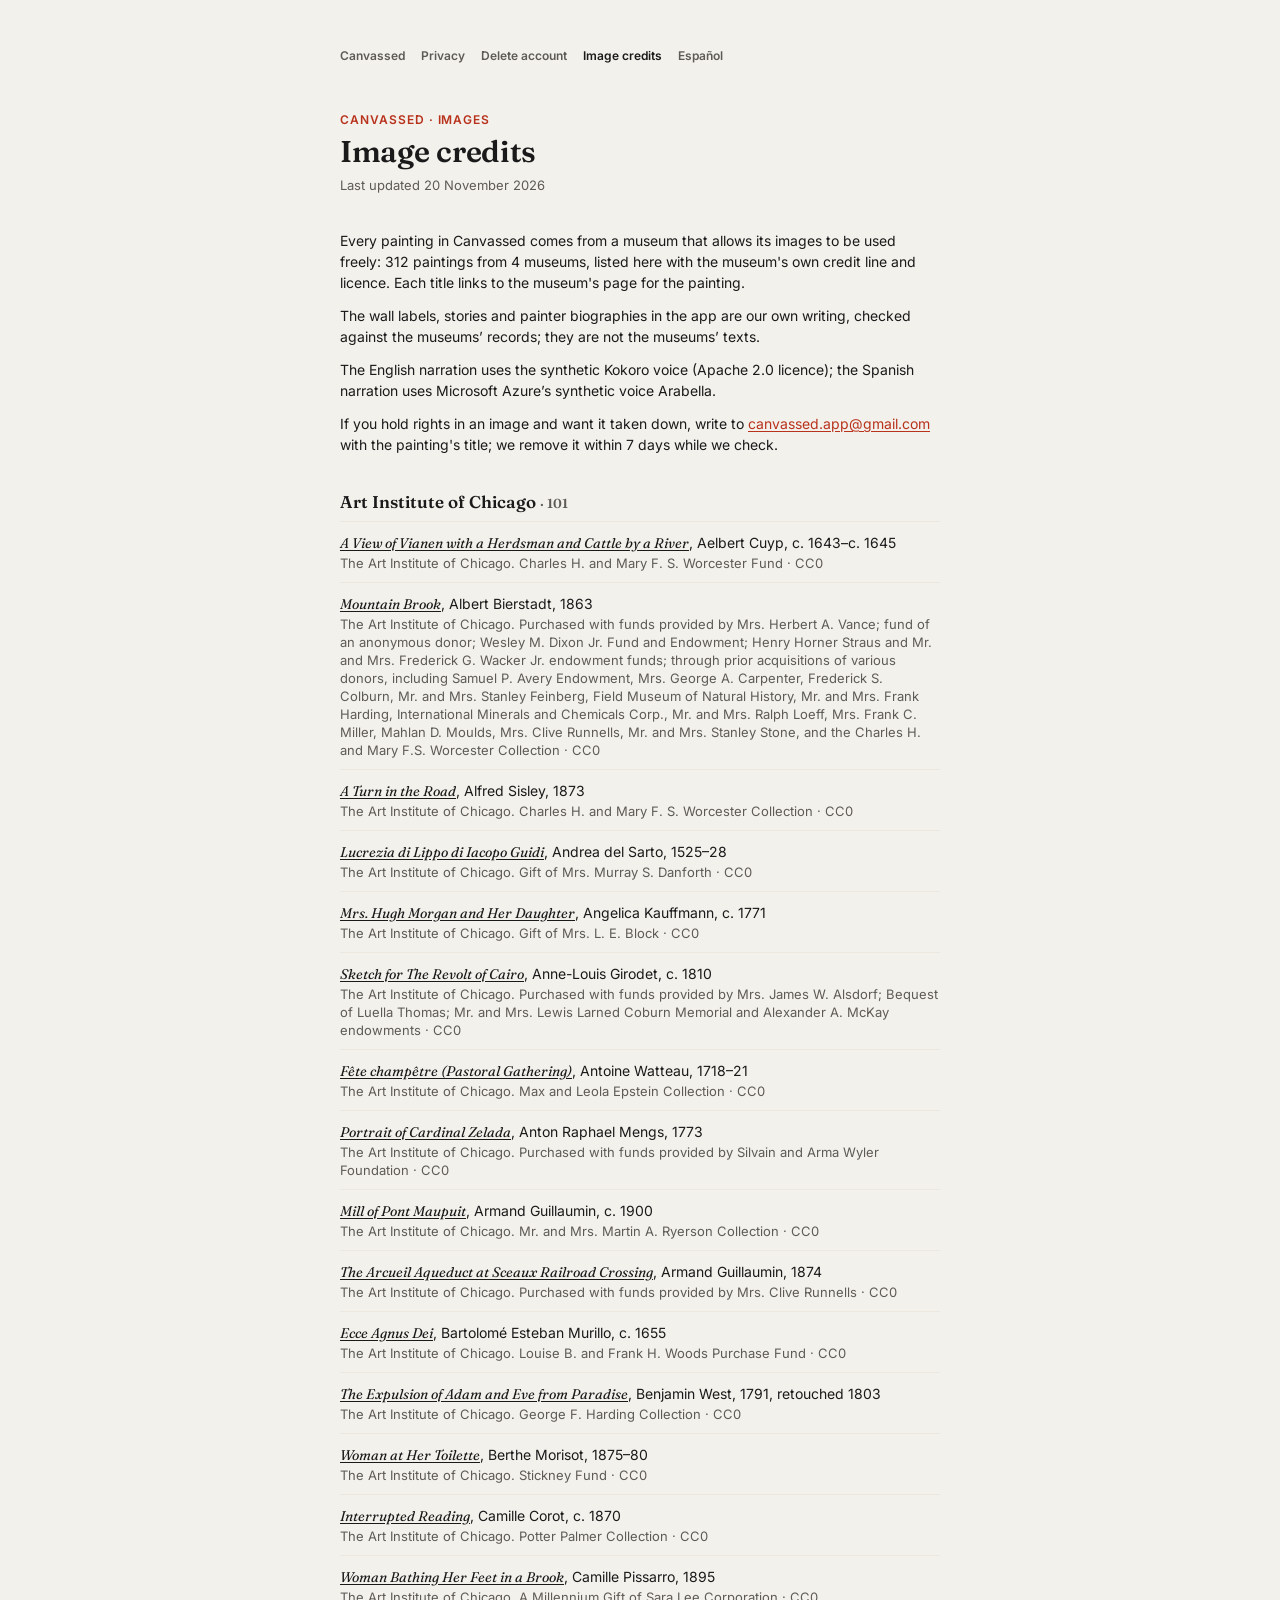
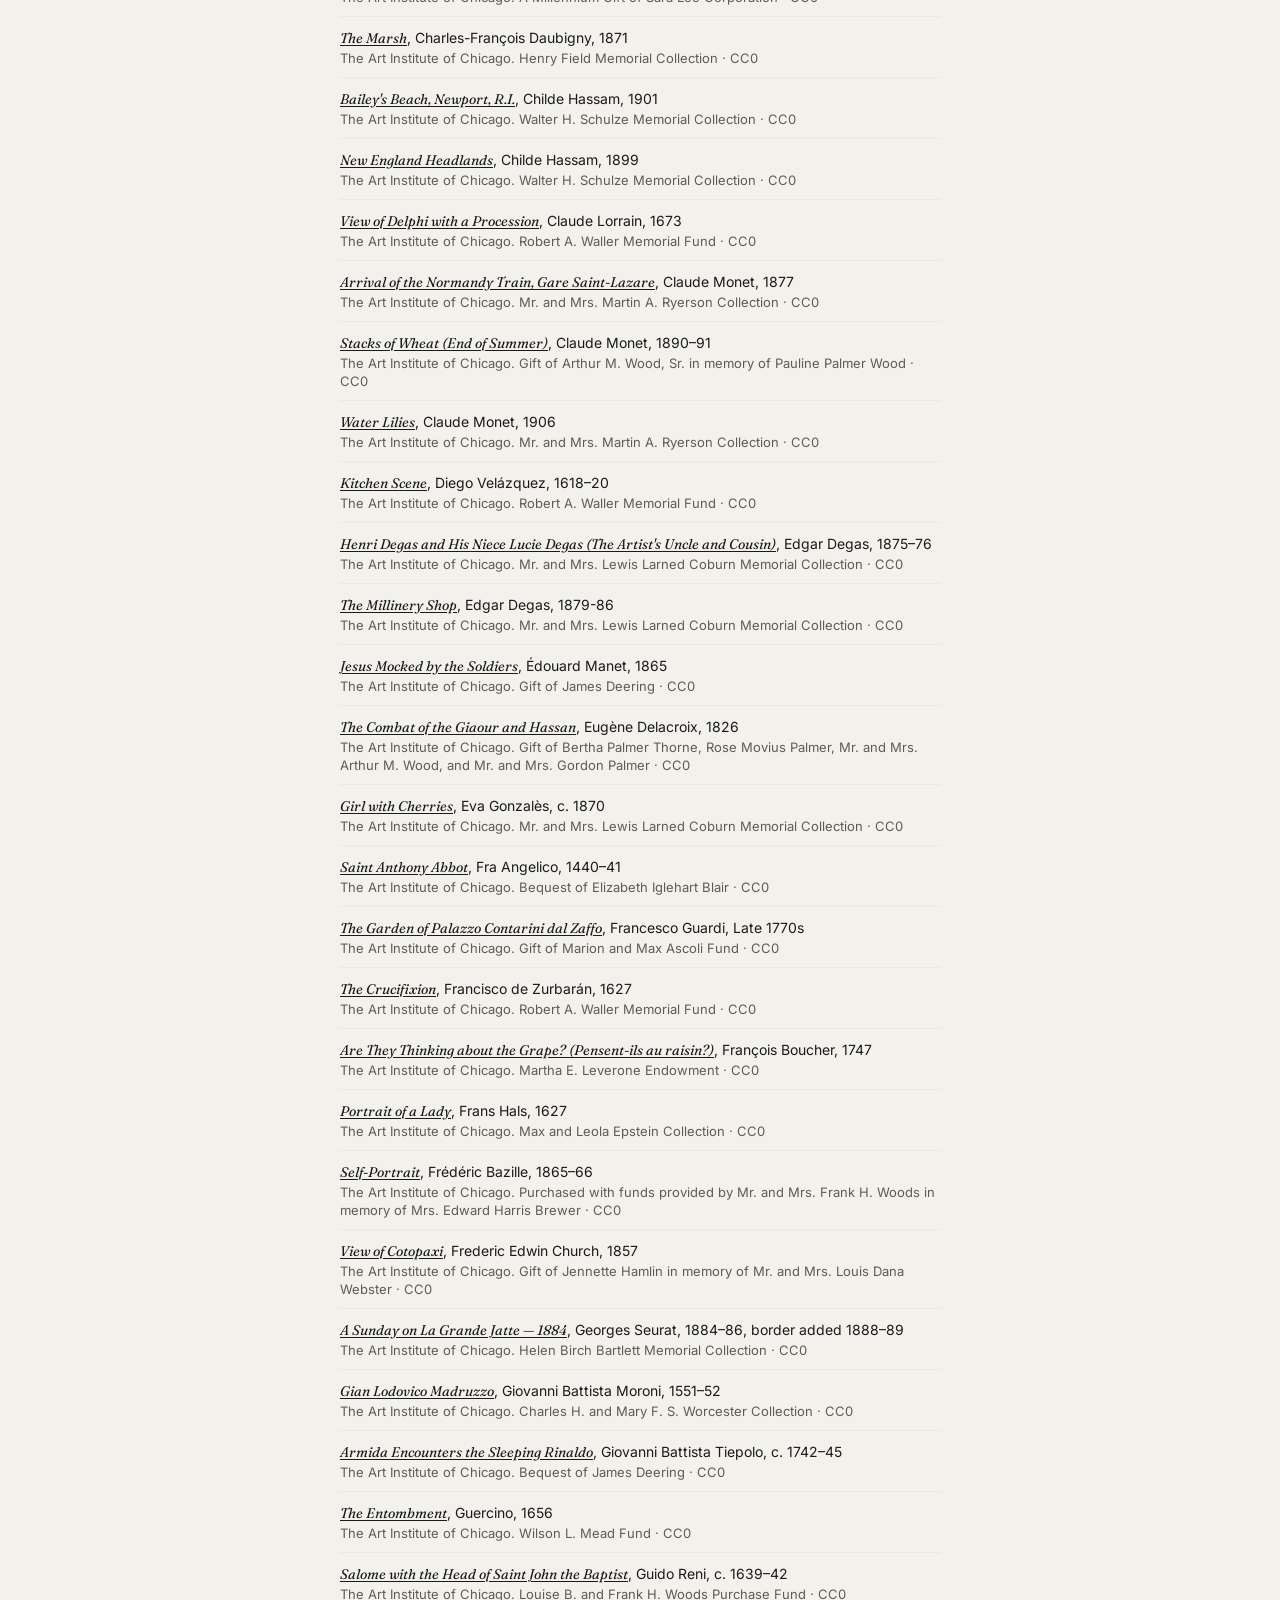
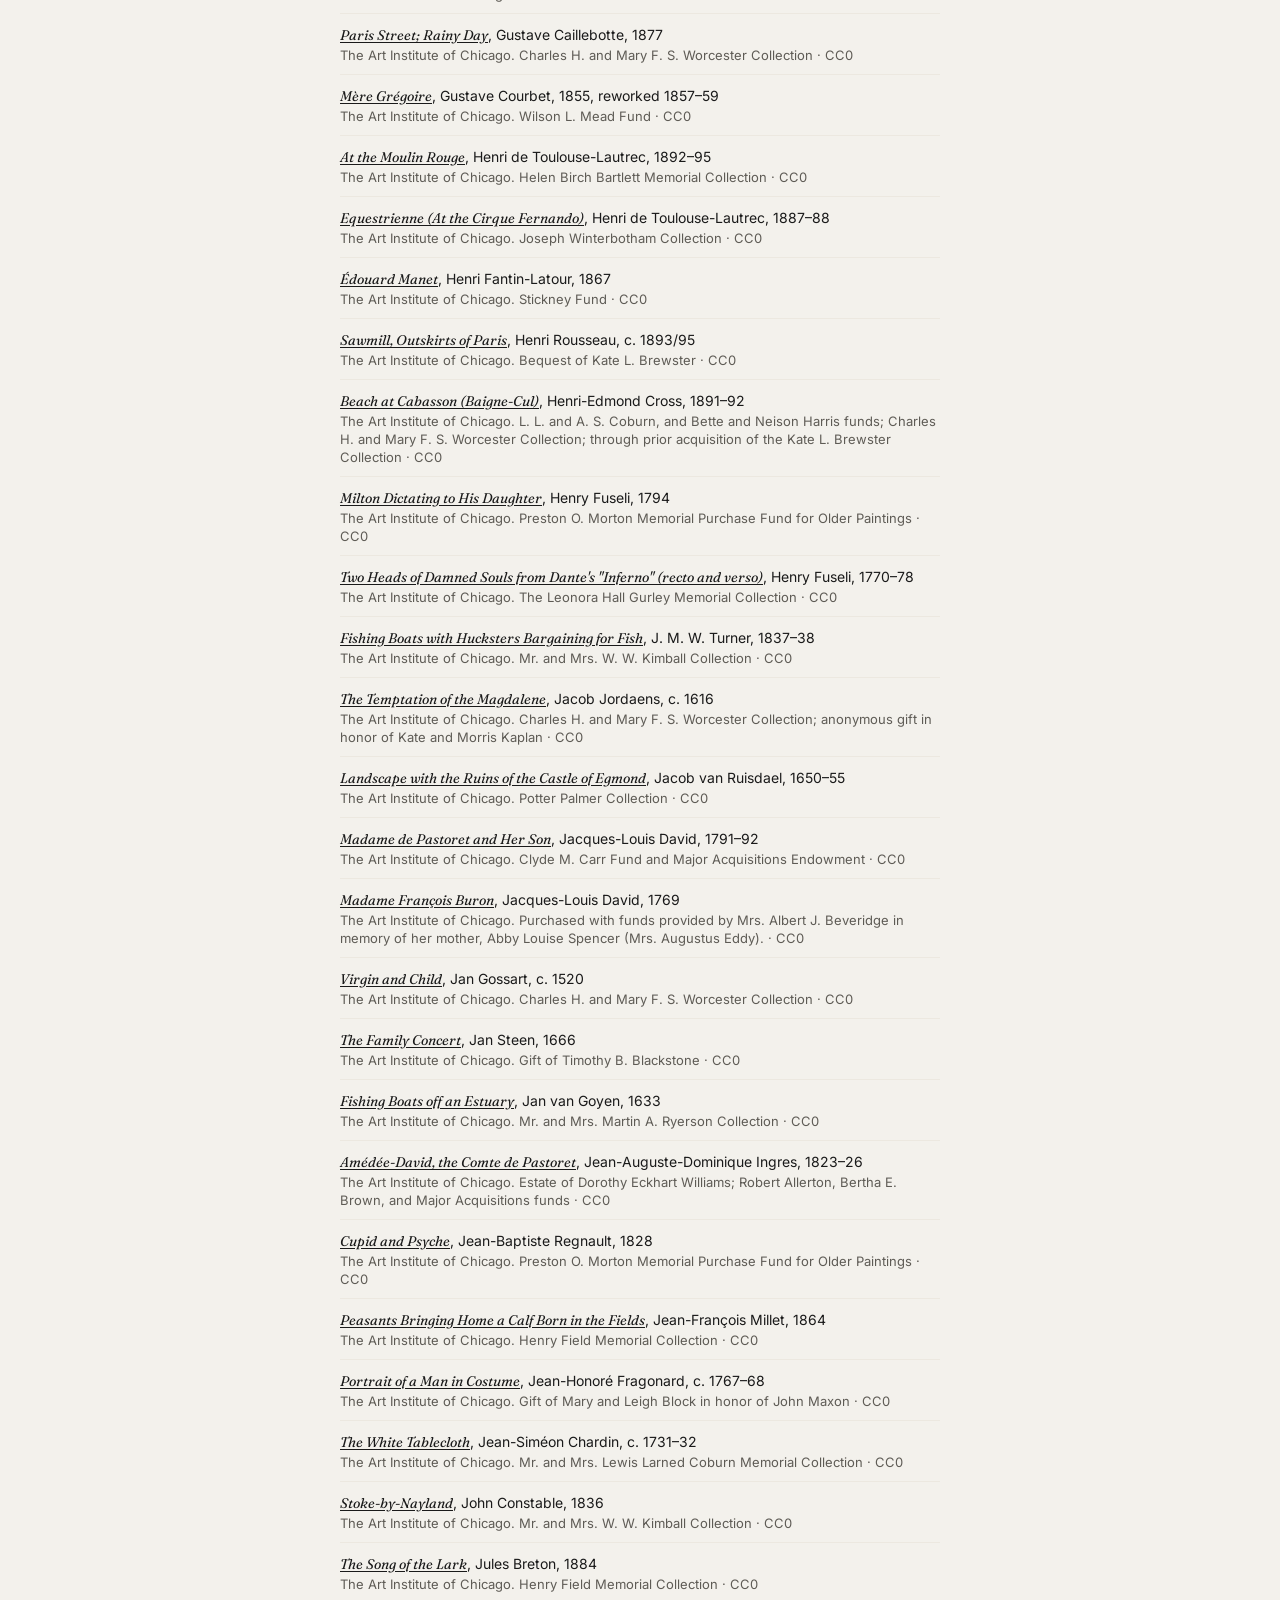
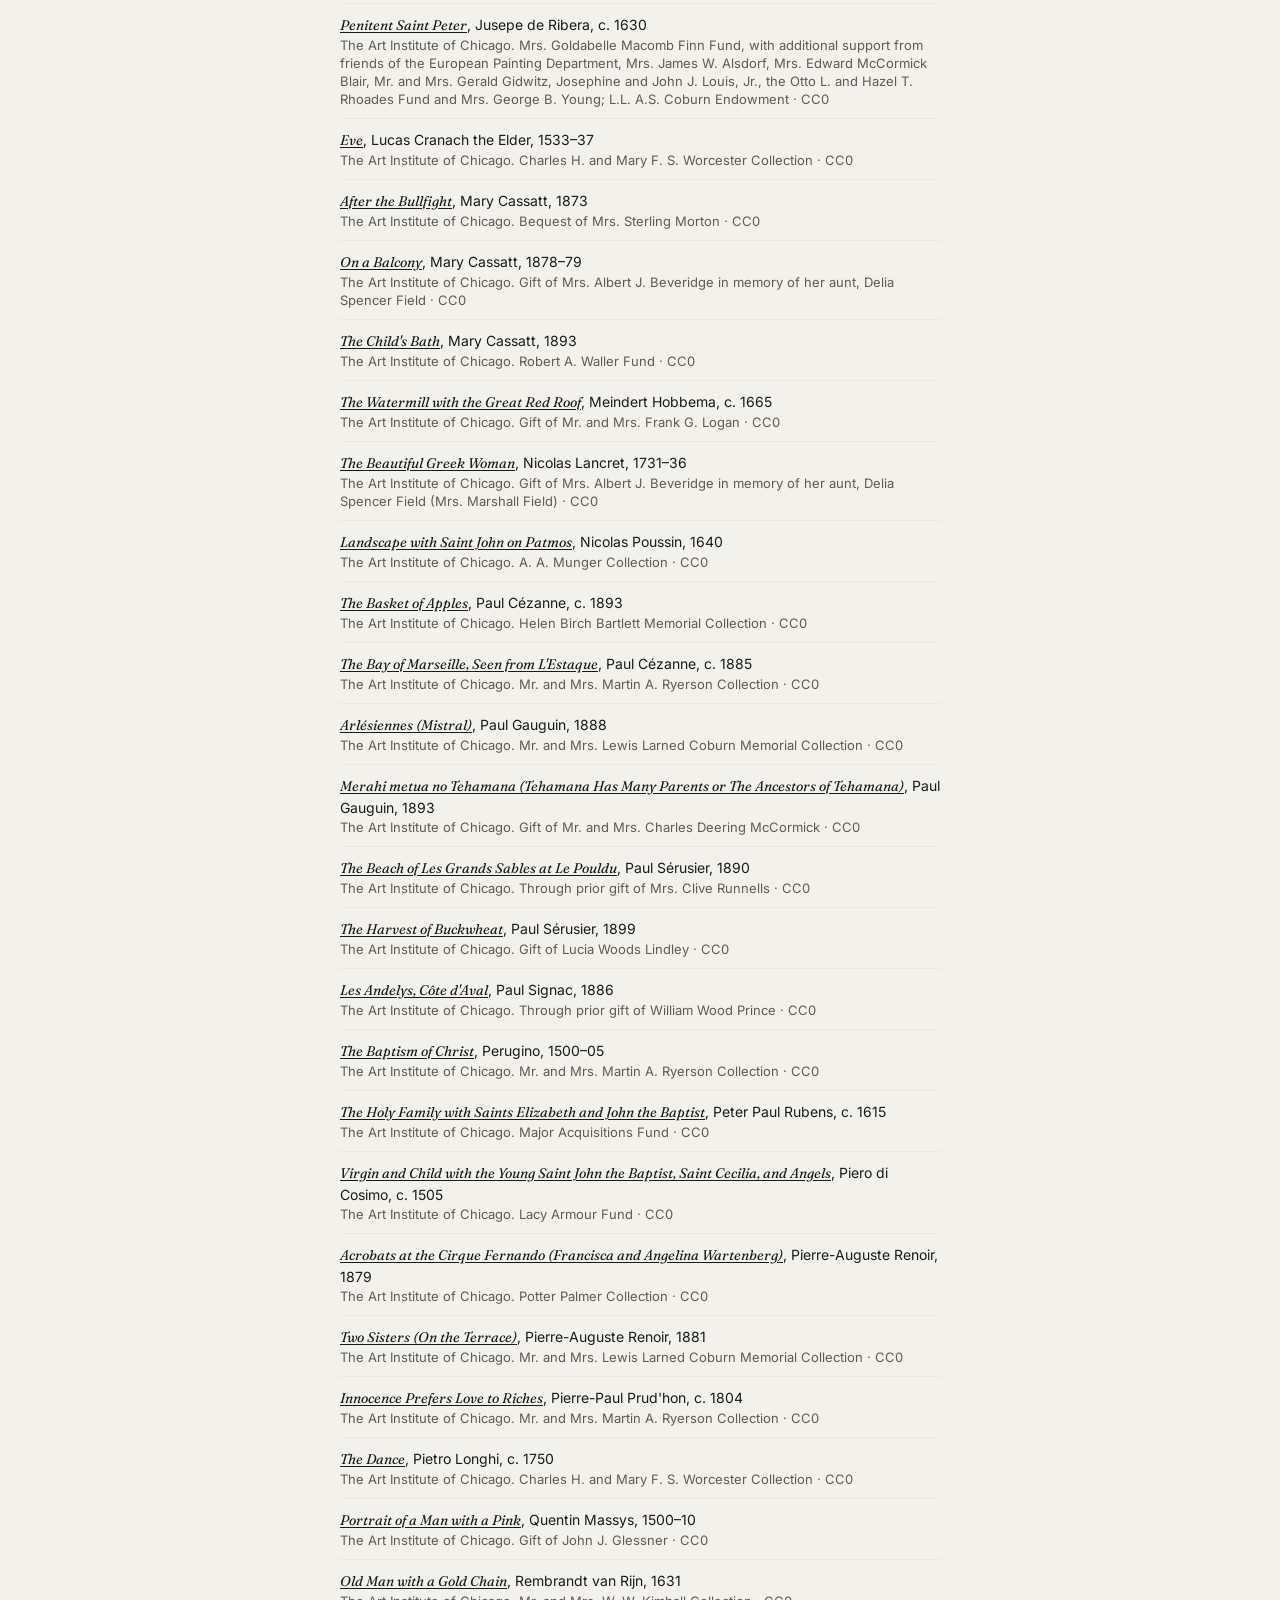
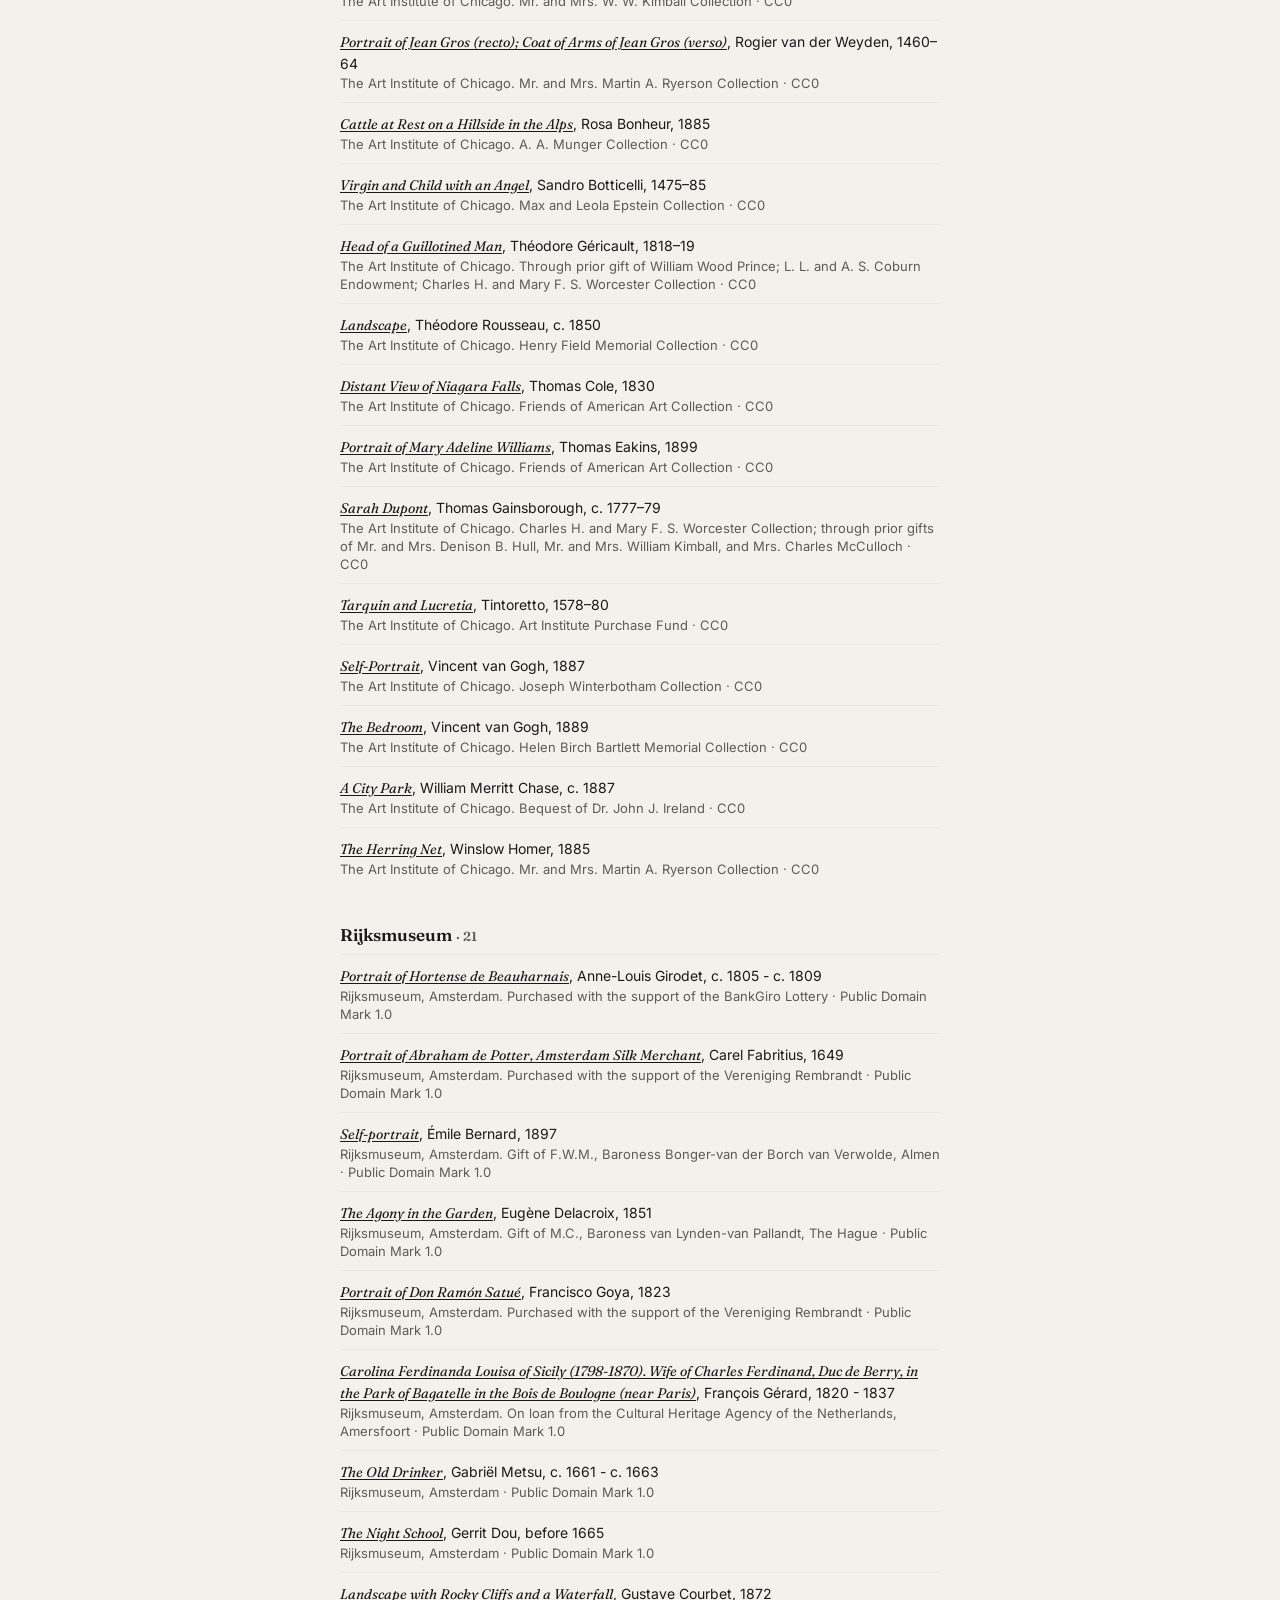
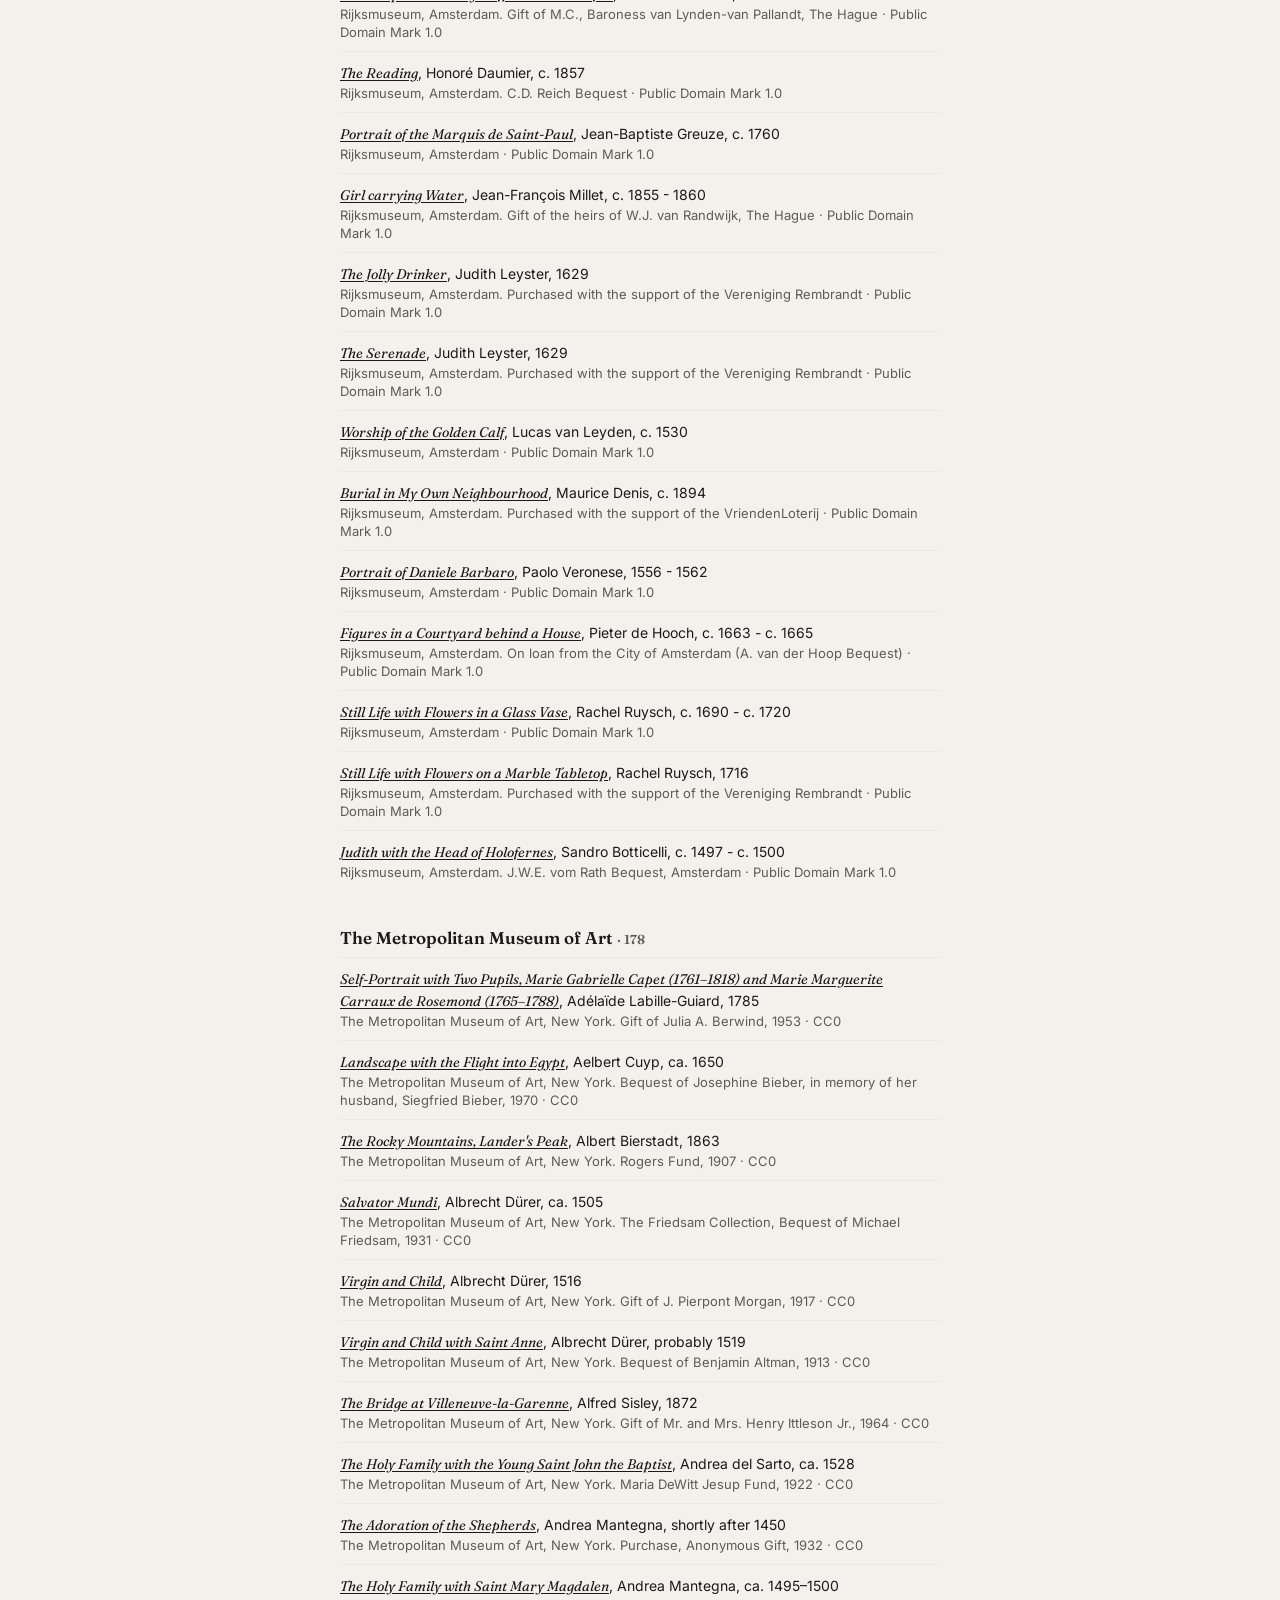
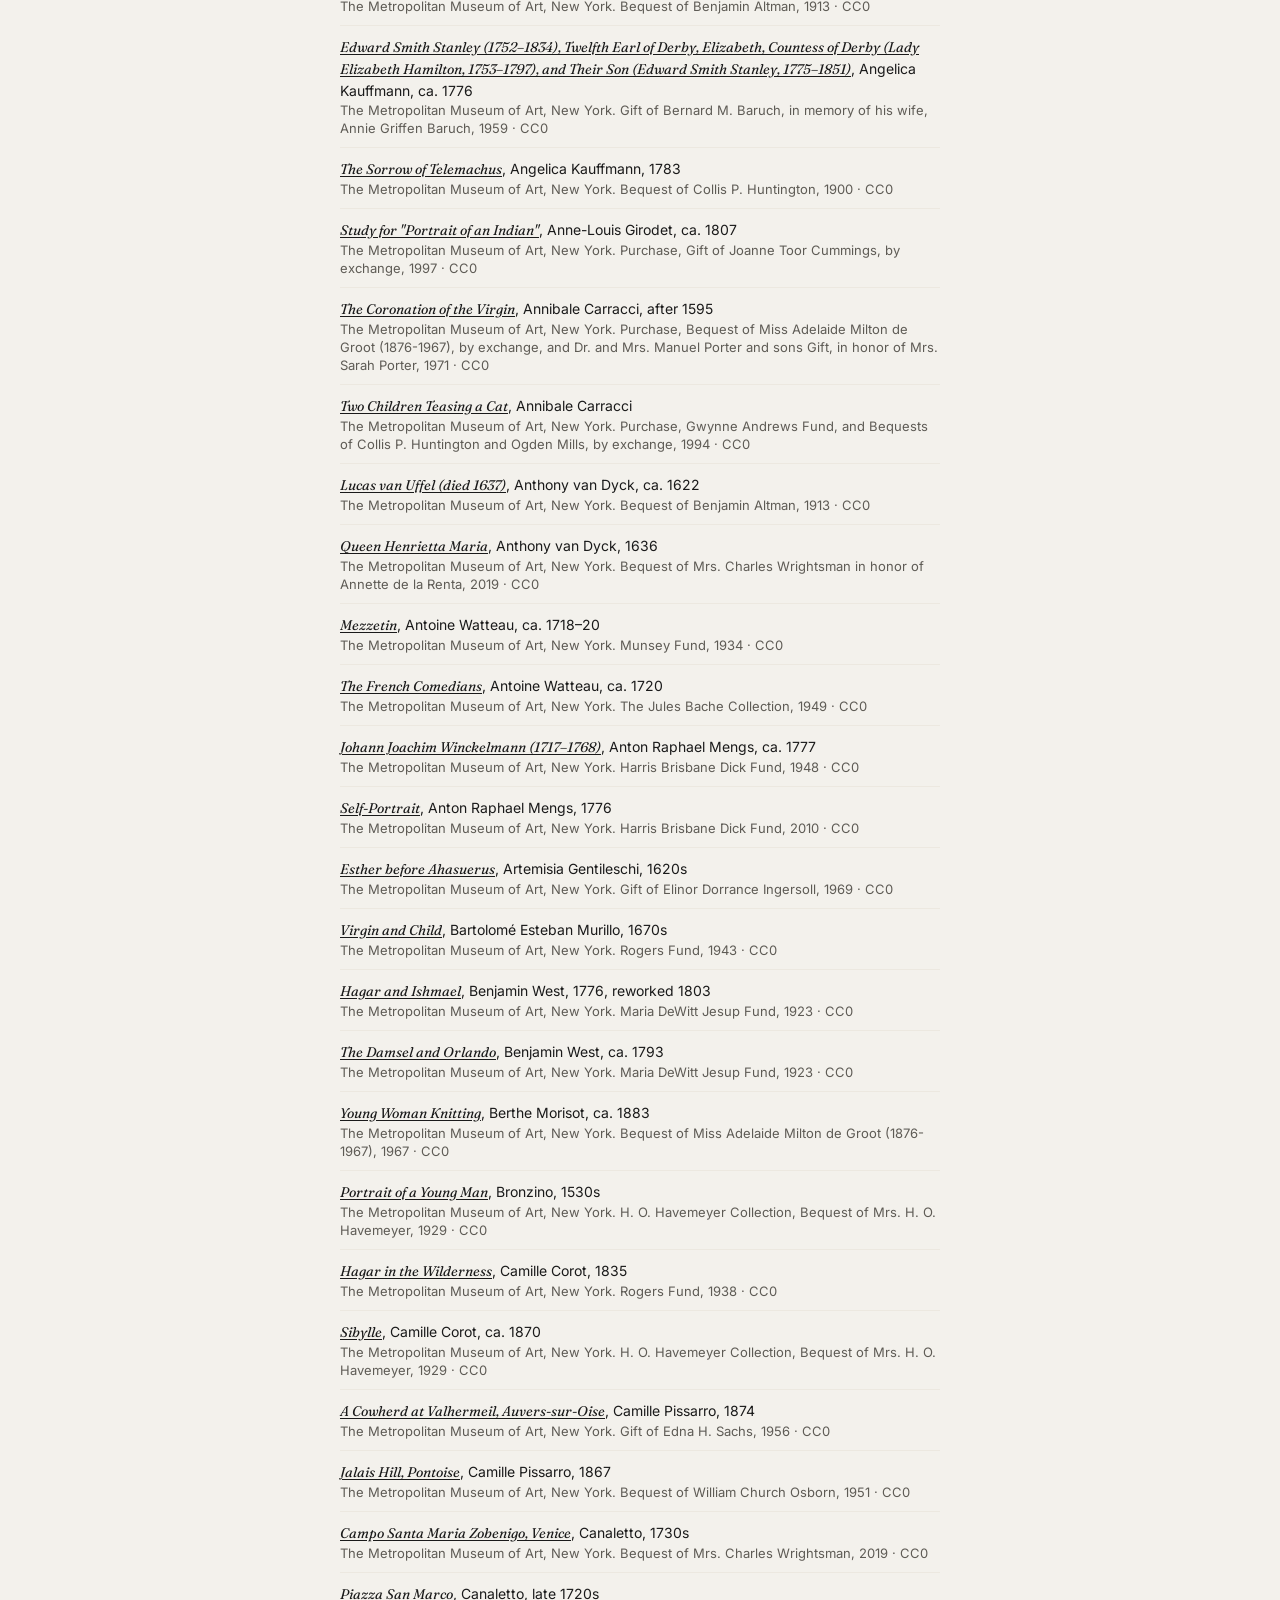
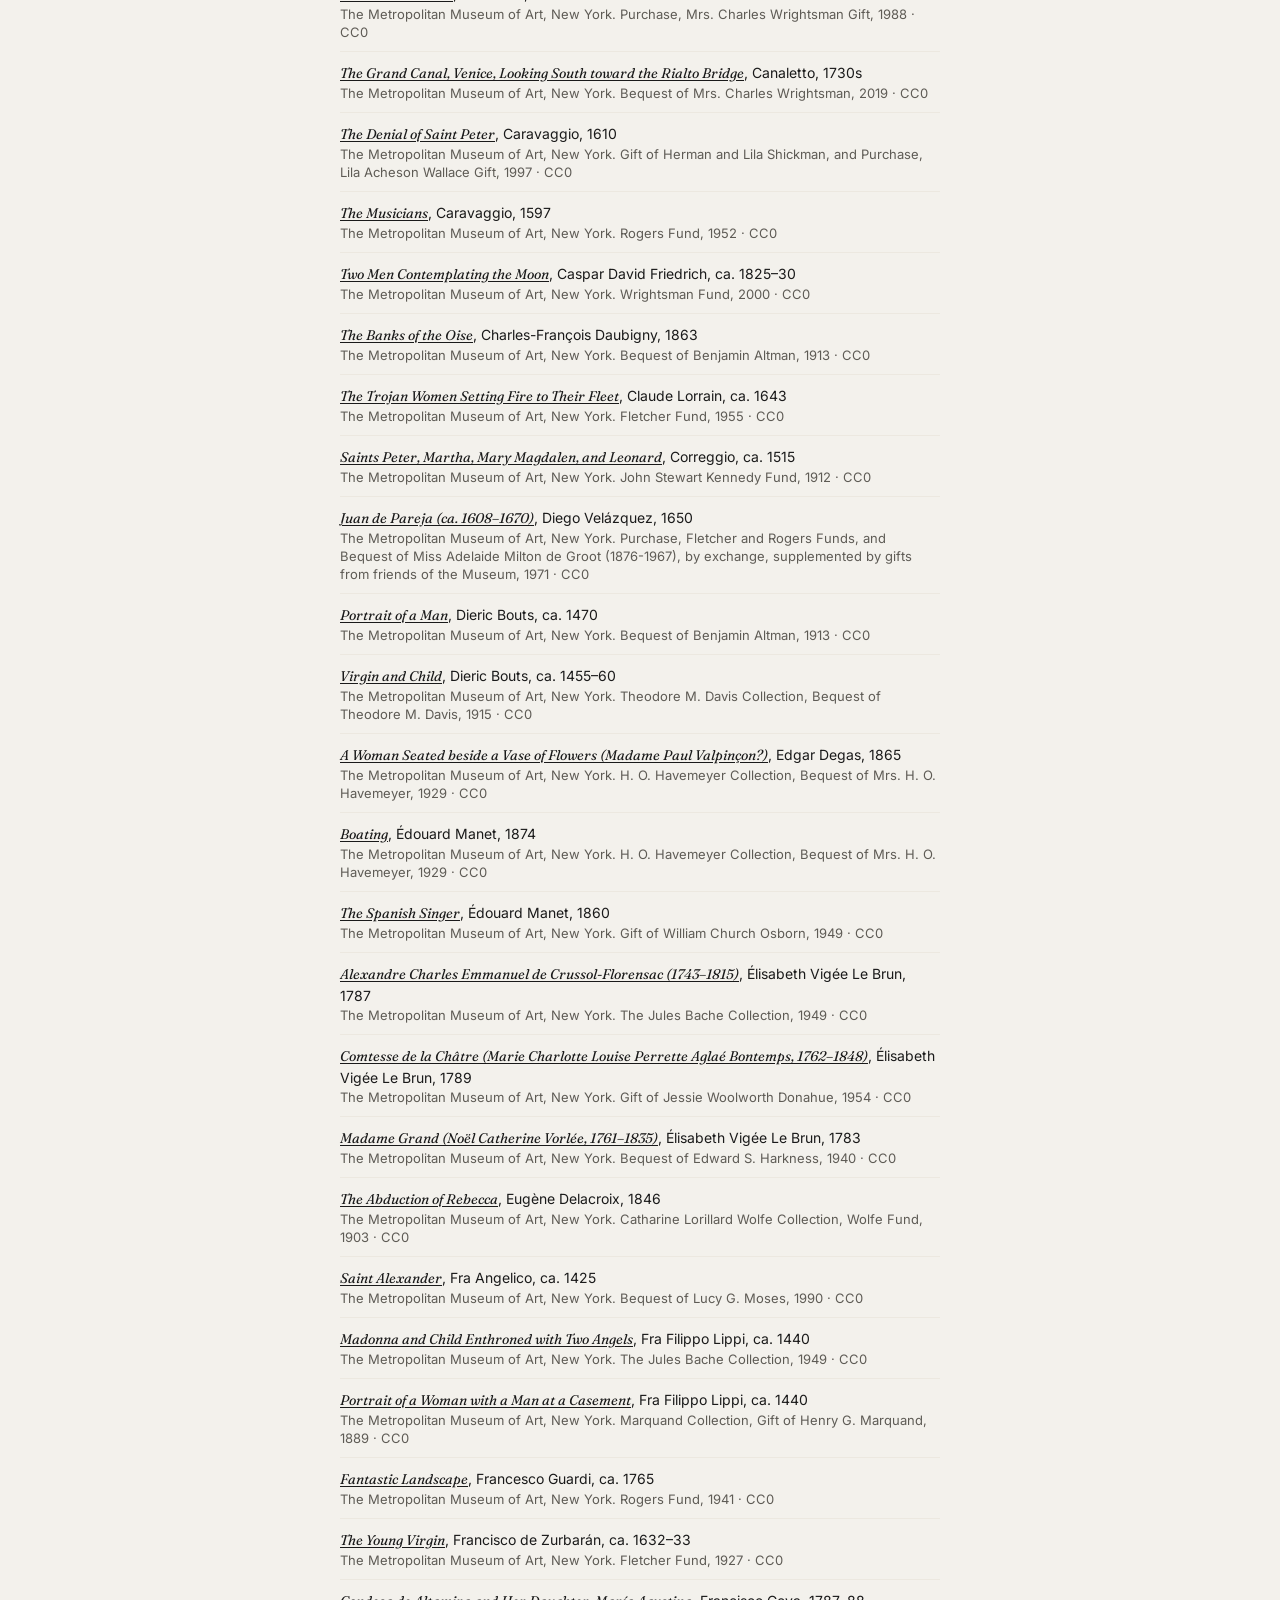
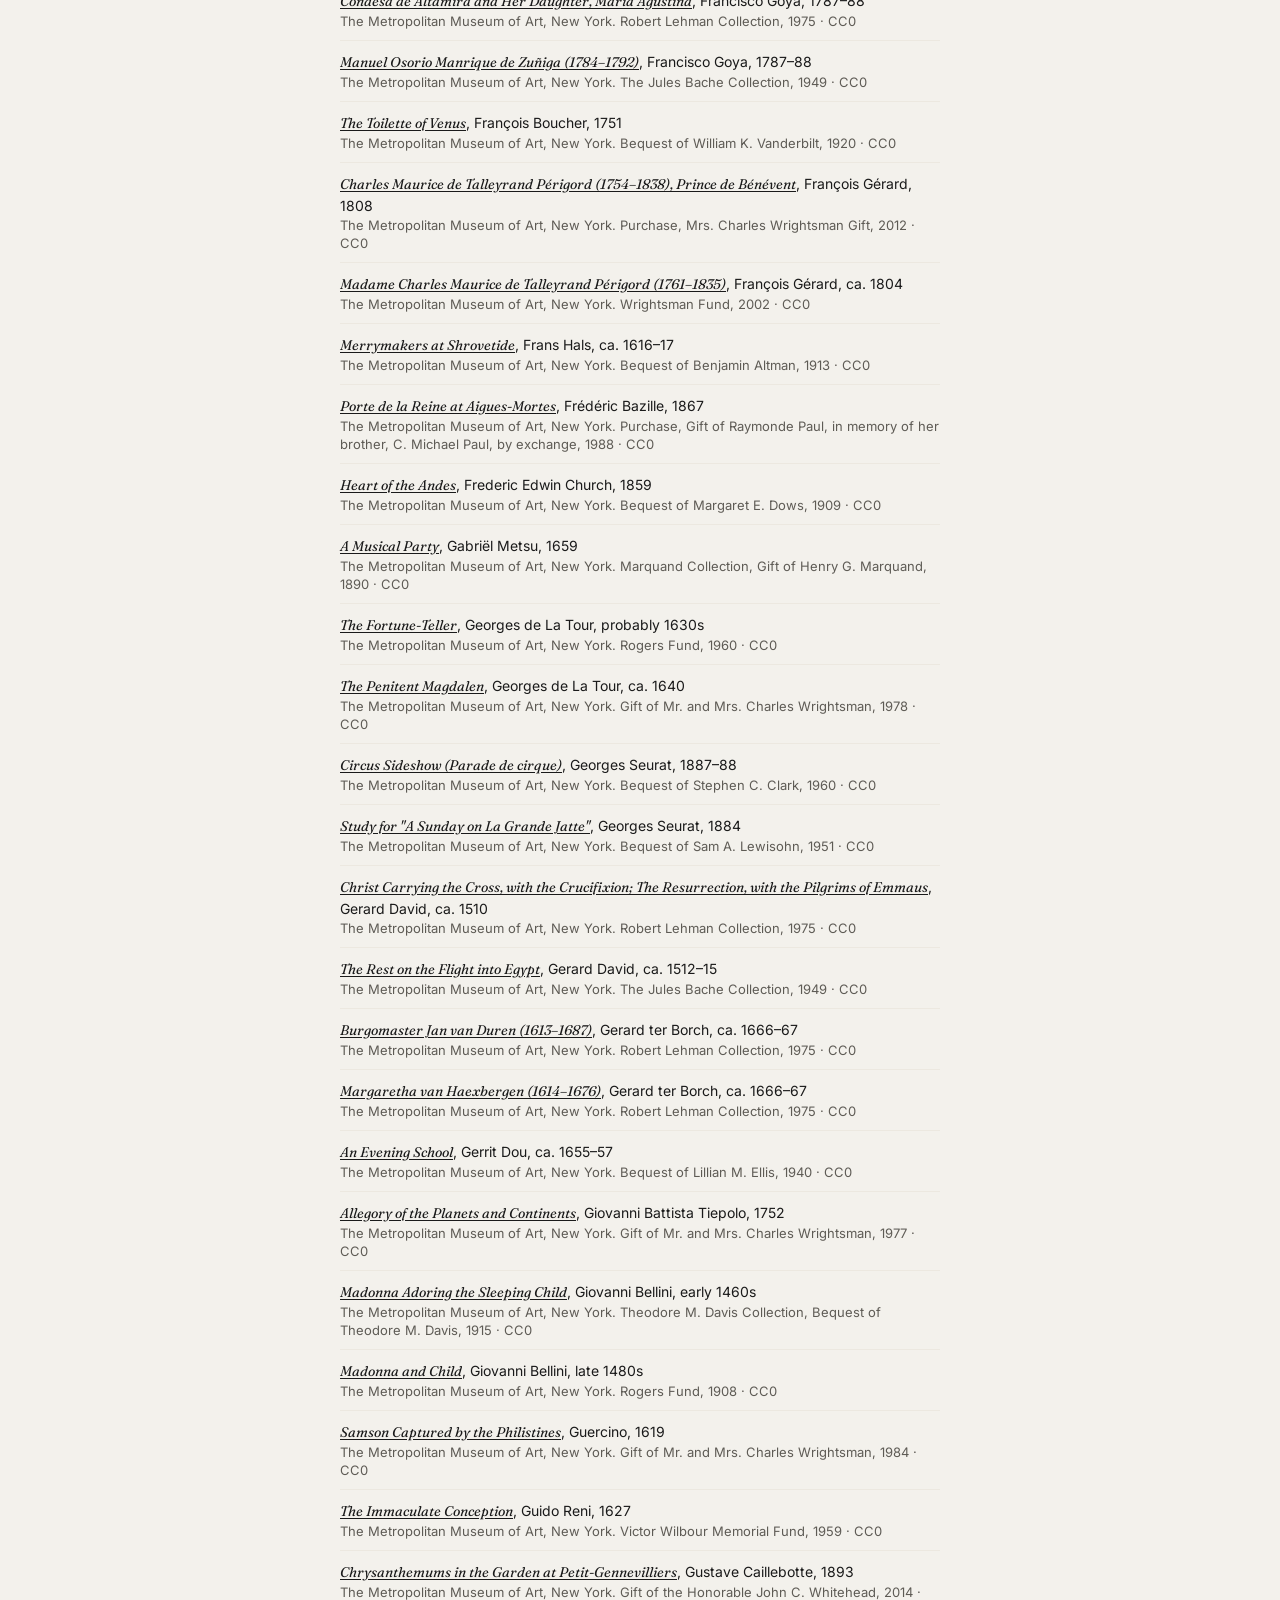
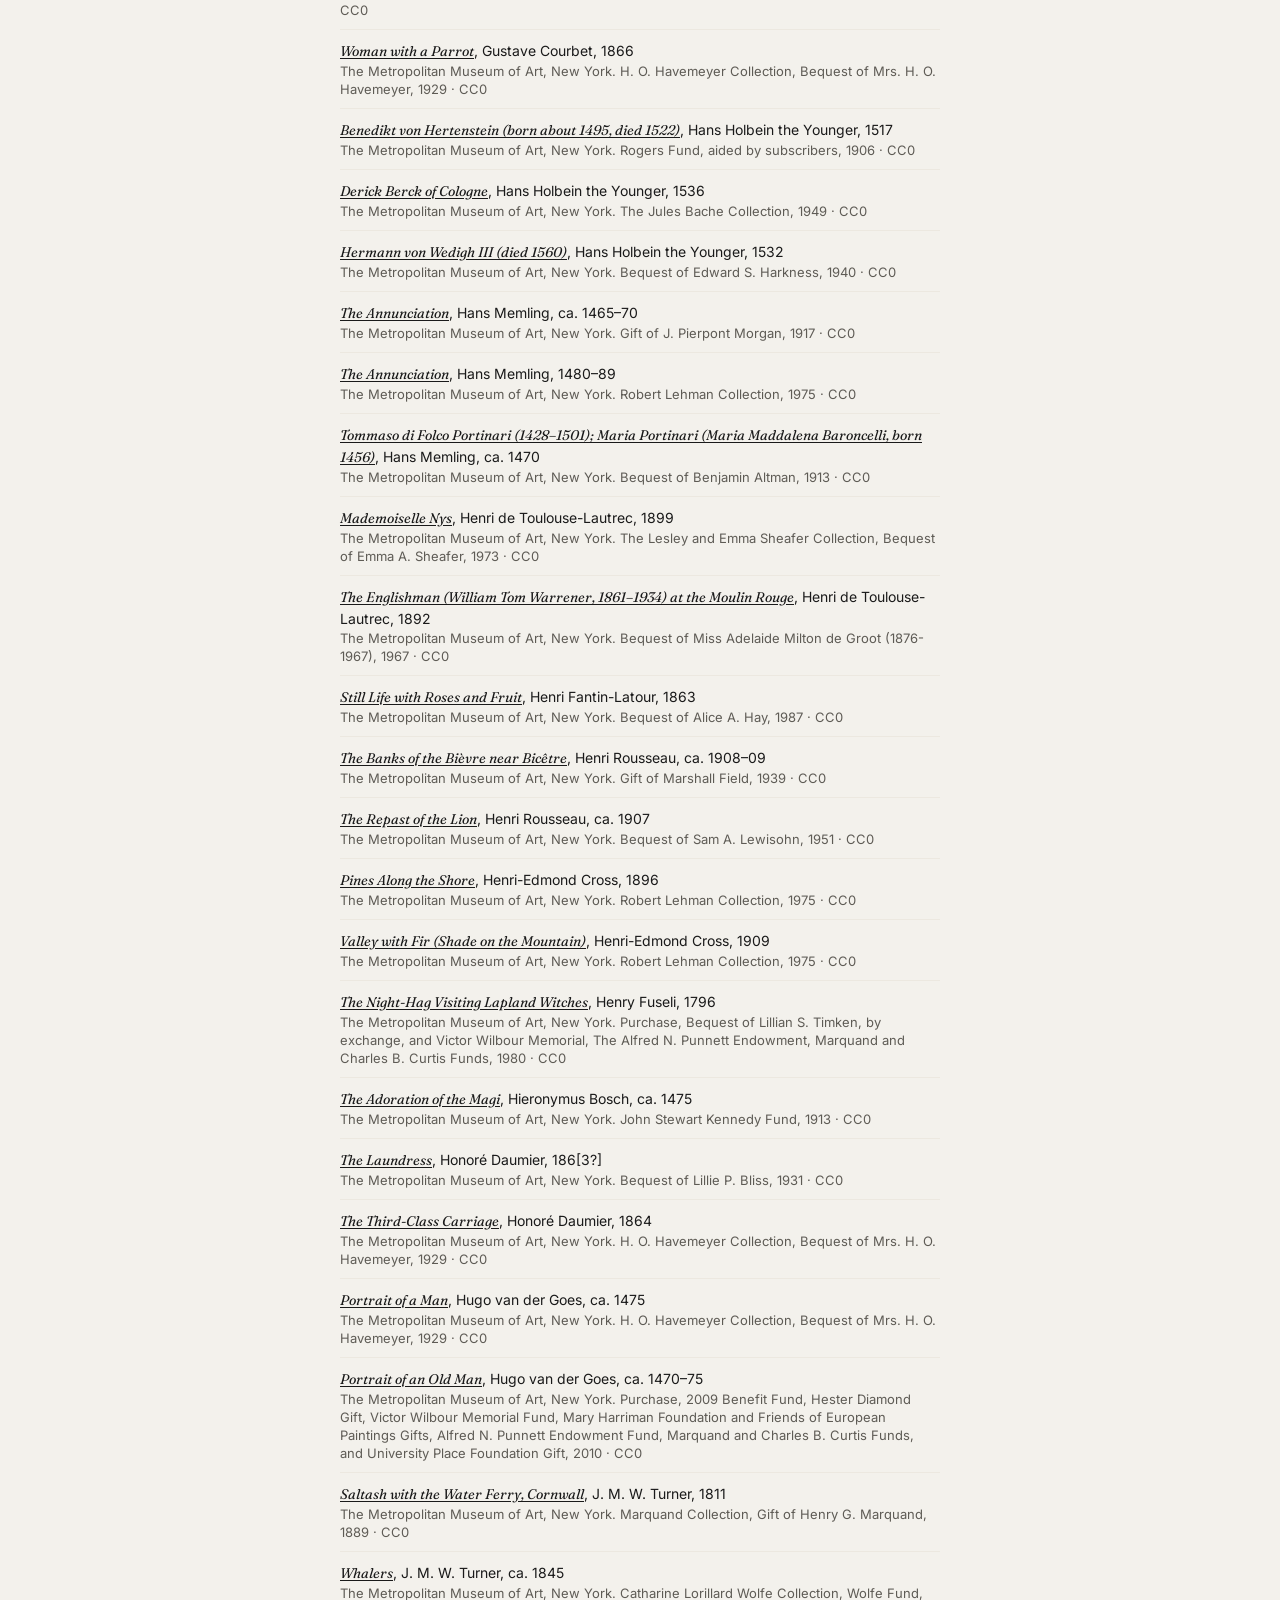
==== credits.html @ 69657567 "Publish the Canvassed pages (2026-11-21)" ====
<!doctype html>
<html lang="en-GB">
<head>
<meta charset="utf-8">
<meta name="viewport" content="width=device-width, initial-scale=1">
<meta name="color-scheme" content="light">
<title>Image credits · Canvassed</title>
<link rel="stylesheet" href="site.css">
<link rel="alternate" hreflang="es" href="es/credits.html">
</head>
<body>
<main>
<nav aria-label="Canvassed pages"><a href="index.html">Canvassed</a><a href="privacy.html">Privacy</a><a href="delete-account.html">Delete account</a><a href="credits.html" aria-current="page">Image credits</a><a href="es/credits.html" hreflang="es" lang="es">Español</a></nav>
<p class="kicker">Canvassed · Images</p>
<h1>Image credits</h1>
<p class="updated">Last updated 20 November 2026</p>
<p>Every painting in Canvassed comes from a museum that allows its images to be used freely: 312 paintings from 4 museums, listed here with the museum's own credit line and licence. Each title links to the museum's page for the painting.</p>
<p>The wall labels, stories and painter biographies in the app are our own writing, checked against the museums’ records; they are not the museums’ texts.</p>
<p>The English narration uses the synthetic Kokoro voice (Apache 2.0 licence); the Spanish narration uses Microsoft Azure’s synthetic voice Arabella.</p>
<p>If you hold rights in an image and want it taken down, write to <a href="mailto:canvassed.app@gmail.com">canvassed.app@gmail.com</a> with the painting's title; we remove it within 7 days while we check.</p>
<section class="credits"><h3>Art Institute of Chicago <span class="meta" style="display:inline">· 101</span></h3>
<ol>
<li><a class="work" href="https://www.artic.edu/artworks/181702">A View of Vianen with a Herdsman and Cattle by a River</a>, Aelbert Cuyp, c. 1643–c. 1645<span class="meta">The Art Institute of Chicago. Charles H. and Mary F. S. Worcester Fund · CC0</span></li>
<li><a class="work" href="https://www.artic.edu/artworks/146701">Mountain Brook</a>, Albert Bierstadt, 1863<span class="meta">The Art Institute of Chicago. Purchased with funds provided by Mrs. Herbert A. Vance; fund of an anonymous donor; Wesley M. Dixon Jr. Fund and Endowment; Henry Horner Straus and Mr. and Mrs. Frederick G. Wacker Jr. endowment funds; through prior acquisitions of various donors, including Samuel P. Avery Endowment, Mrs. George A. Carpenter, Frederick S. Colburn, Mr. and Mrs. Stanley Feinberg, Field Museum of Natural History, Mr. and Mrs. Frank Harding, International Minerals and Chemicals Corp., Mr. and Mrs. Ralph Loeff, Mrs. Frank C. Miller, Mahlan D. Moulds, Mrs. Clive Runnells, Mr. and Mrs. Stanley Stone, and the Charles H. and Mary F.S. Worcester Collection · CC0</span></li>
<li><a class="work" href="https://www.artic.edu/artworks/96559">A Turn in the Road</a>, Alfred Sisley, 1873<span class="meta">The Art Institute of Chicago. Charles H. and Mary F. S. Worcester Collection · CC0</span></li>
<li><a class="work" href="https://www.artic.edu/artworks/22270">Lucrezia di Lippo di Iacopo Guidi</a>, Andrea del Sarto, 1525–28<span class="meta">The Art Institute of Chicago. Gift of Mrs. Murray S. Danforth · CC0</span></li>
<li><a class="work" href="https://www.artic.edu/artworks/12658">Mrs. Hugh Morgan and Her Daughter</a>, Angelica Kauffmann, c. 1771<span class="meta">The Art Institute of Chicago. Gift of Mrs. L. E. Block · CC0</span></li>
<li><a class="work" href="https://www.artic.edu/artworks/152851">Sketch for The Revolt of Cairo</a>, Anne-Louis Girodet, c. 1810<span class="meta">The Art Institute of Chicago. Purchased with funds provided by Mrs. James W. Alsdorf; Bequest of Luella Thomas; Mr. and Mrs. Lewis Larned Coburn Memorial and Alexander A. McKay endowments · CC0</span></li>
<li><a class="work" href="https://www.artic.edu/artworks/107938">Fête champêtre (Pastoral Gathering)</a>, Antoine Watteau, 1718–21<span class="meta">The Art Institute of Chicago. Max and Leola Epstein Collection · CC0</span></li>
<li><a class="work" href="https://www.artic.edu/artworks/30899">Portrait of Cardinal Zelada</a>, Anton Raphael Mengs, 1773<span class="meta">The Art Institute of Chicago. Purchased with funds provided by Silvain and Arma Wyler Foundation · CC0</span></li>
<li><a class="work" href="https://www.artic.edu/artworks/16502">Mill of Pont Maupuit</a>, Armand Guillaumin, c. 1900<span class="meta">The Art Institute of Chicago. Mr. and Mrs. Martin A. Ryerson Collection · CC0</span></li>
<li><a class="work" href="https://www.artic.edu/artworks/33212">The Arcueil Aqueduct at Sceaux Railroad Crossing</a>, Armand Guillaumin, 1874<span class="meta">The Art Institute of Chicago. Purchased with funds provided by Mrs. Clive Runnells · CC0</span></li>
<li><a class="work" href="https://www.artic.edu/artworks/11392">Ecce Agnus Dei</a>, Bartolomé Esteban Murillo, c. 1655<span class="meta">The Art Institute of Chicago. Louise B. and Frank H. Woods Purchase Fund · CC0</span></li>
<li><a class="work" href="https://www.artic.edu/artworks/102227">The Expulsion of Adam and Eve from Paradise</a>, Benjamin West, 1791, retouched 1803<span class="meta">The Art Institute of Chicago. George F. Harding Collection · CC0</span></li>
<li><a class="work" href="https://www.artic.edu/artworks/11723">Woman at Her Toilette</a>, Berthe Morisot, 1875–80<span class="meta">The Art Institute of Chicago. Stickney Fund · CC0</span></li>
<li><a class="work" href="https://www.artic.edu/artworks/81512">Interrupted Reading</a>, Camille Corot, c. 1870<span class="meta">The Art Institute of Chicago. Potter Palmer Collection · CC0</span></li>
<li><a class="work" href="https://www.artic.edu/artworks/153799">Woman Bathing Her Feet in a Brook</a>, Camille Pissarro, 1895<span class="meta">The Art Institute of Chicago. A Millennium Gift of Sara Lee Corporation · CC0</span></li>
<li><a class="work" href="https://www.artic.edu/artworks/880">The Marsh</a>, Charles-François Daubigny, 1871<span class="meta">The Art Institute of Chicago. Henry Field Memorial Collection · CC0</span></li>
<li><a class="work" href="https://www.artic.edu/artworks/107862">Bailey's Beach, Newport, R.I.</a>, Childe Hassam, 1901<span class="meta">The Art Institute of Chicago. Walter H. Schulze Memorial Collection · CC0</span></li>
<li><a class="work" href="https://www.artic.edu/artworks/5349">New England Headlands</a>, Childe Hassam, 1899<span class="meta">The Art Institute of Chicago. Walter H. Schulze Memorial Collection · CC0</span></li>
<li><a class="work" href="https://www.artic.edu/artworks/43145">View of Delphi with a Procession</a>, Claude Lorrain, 1673<span class="meta">The Art Institute of Chicago. Robert A. Waller Memorial Fund · CC0</span></li>
<li><a class="work" href="https://www.artic.edu/artworks/16571">Arrival of the Normandy Train, Gare Saint-Lazare</a>, Claude Monet, 1877<span class="meta">The Art Institute of Chicago. Mr. and Mrs. Martin A. Ryerson Collection · CC0</span></li>
<li><a class="work" href="https://www.artic.edu/artworks/64818">Stacks of Wheat (End of Summer)</a>, Claude Monet, 1890–91<span class="meta">The Art Institute of Chicago. Gift of Arthur M. Wood, Sr. in memory of Pauline Palmer Wood · CC0</span></li>
<li><a class="work" href="https://www.artic.edu/artworks/16568">Water Lilies</a>, Claude Monet, 1906<span class="meta">The Art Institute of Chicago. Mr. and Mrs. Martin A. Ryerson Collection · CC0</span></li>
<li><a class="work" href="https://www.artic.edu/artworks/21934">Kitchen Scene</a>, Diego Velázquez, 1618–20<span class="meta">The Art Institute of Chicago. Robert A. Waller Memorial Fund · CC0</span></li>
<li><a class="work" href="https://www.artic.edu/artworks/14574">Henri Degas and His Niece Lucie Degas (The Artist's Uncle and Cousin)</a>, Edgar Degas, 1875–76<span class="meta">The Art Institute of Chicago. Mr. and Mrs. Lewis Larned Coburn Memorial Collection · CC0</span></li>
<li><a class="work" href="https://www.artic.edu/artworks/14572">The Millinery Shop</a>, Edgar Degas, 1879-86<span class="meta">The Art Institute of Chicago. Mr. and Mrs. Lewis Larned Coburn Memorial Collection · CC0</span></li>
<li><a class="work" href="https://www.artic.edu/artworks/16499">Jesus Mocked by the Soldiers</a>, Édouard Manet, 1865<span class="meta">The Art Institute of Chicago. Gift of James Deering · CC0</span></li>
<li><a class="work" href="https://www.artic.edu/artworks/110663">The Combat of the Giaour and Hassan</a>, Eugène Delacroix, 1826<span class="meta">The Art Institute of Chicago. Gift of Bertha Palmer Thorne, Rose Movius Palmer, Mr. and Mrs. Arthur M. Wood, and Mr. and Mrs. Gordon Palmer · CC0</span></li>
<li><a class="work" href="https://www.artic.edu/artworks/36678">Girl with Cherries</a>, Eva Gonzalès, c. 1870<span class="meta">The Art Institute of Chicago. Mr. and Mrs. Lewis Larned Coburn Memorial Collection · CC0</span></li>
<li><a class="work" href="https://www.artic.edu/artworks/129756">Saint Anthony Abbot</a>, Fra Angelico, 1440–41<span class="meta">The Art Institute of Chicago. Bequest of Elizabeth Iglehart Blair · CC0</span></li>
<li><a class="work" href="https://www.artic.edu/artworks/111610">The Garden of Palazzo Contarini dal Zaffo</a>, Francesco Guardi, Late 1770s<span class="meta">The Art Institute of Chicago. Gift of Marion and Max Ascoli Fund · CC0</span></li>
<li><a class="work" href="https://www.artic.edu/artworks/80084">The Crucifixion</a>, Francisco de Zurbarán, 1627<span class="meta">The Art Institute of Chicago. Robert A. Waller Memorial Fund · CC0</span></li>
<li><a class="work" href="https://www.artic.edu/artworks/44742">Are They Thinking about the Grape? (Pensent-ils au raisin?)</a>, François Boucher, 1747<span class="meta">The Art Institute of Chicago. Martha E. Leverone Endowment · CC0</span></li>
<li><a class="work" href="https://www.artic.edu/artworks/105945">Portrait of a Lady</a>, Frans Hals, 1627<span class="meta">The Art Institute of Chicago. Max and Leola Epstein Collection · CC0</span></li>
<li><a class="work" href="https://www.artic.edu/artworks/110661">Self-Portrait</a>, Frédéric Bazille, 1865–66<span class="meta">The Art Institute of Chicago. Purchased with funds provided by Mr. and Mrs. Frank H. Woods in memory of Mrs. Edward Harris Brewer · CC0</span></li>
<li><a class="work" href="https://www.artic.edu/artworks/76571">View of Cotopaxi</a>, Frederic Edwin Church, 1857<span class="meta">The Art Institute of Chicago. Gift of Jennette Hamlin in memory of Mr. and Mrs. Louis Dana Webster · CC0</span></li>
<li><a class="work" href="https://www.artic.edu/artworks/27992">A Sunday on La Grande Jatte — 1884</a>, Georges Seurat, 1884–86, border added 1888–89<span class="meta">The Art Institute of Chicago. Helen Birch Bartlett Memorial Collection · CC0</span></li>
<li><a class="work" href="https://www.artic.edu/artworks/4081">Gian Lodovico Madruzzo</a>, Giovanni Battista Moroni, 1551–52<span class="meta">The Art Institute of Chicago. Charles H. and Mary F. S. Worcester Collection · CC0</span></li>
<li><a class="work" href="https://www.artic.edu/artworks/16488">Armida Encounters the Sleeping Rinaldo</a>, Giovanni Battista Tiepolo, c. 1742–45<span class="meta">The Art Institute of Chicago. Bequest of James Deering · CC0</span></li>
<li><a class="work" href="https://www.artic.edu/artworks/86323">The Entombment</a>, Guercino, 1656<span class="meta">The Art Institute of Chicago. Wilson L. Mead Fund · CC0</span></li>
<li><a class="work" href="https://www.artic.edu/artworks/11434">Salome with the Head of Saint John the Baptist</a>, Guido Reni, c. 1639–42<span class="meta">The Art Institute of Chicago. Louise B. and Frank H. Woods Purchase Fund · CC0</span></li>
<li><a class="work" href="https://www.artic.edu/artworks/20684">Paris Street; Rainy Day</a>, Gustave Caillebotte, 1877<span class="meta">The Art Institute of Chicago. Charles H. and Mary F. S. Worcester Collection · CC0</span></li>
<li><a class="work" href="https://www.artic.edu/artworks/4428">Mère Grégoire</a>, Gustave Courbet, 1855, reworked 1857–59<span class="meta">The Art Institute of Chicago. Wilson L. Mead Fund · CC0</span></li>
<li><a class="work" href="https://www.artic.edu/artworks/61128">At the Moulin Rouge</a>, Henri de Toulouse-Lautrec, 1892–95<span class="meta">The Art Institute of Chicago. Helen Birch Bartlett Memorial Collection · CC0</span></li>
<li><a class="work" href="https://www.artic.edu/artworks/16146">Equestrienne (At the Cirque Fernando)</a>, Henri de Toulouse-Lautrec, 1887–88<span class="meta">The Art Institute of Chicago. Joseph Winterbotham Collection · CC0</span></li>
<li><a class="work" href="https://www.artic.edu/artworks/87467">Édouard Manet</a>, Henri Fantin-Latour, 1867<span class="meta">The Art Institute of Chicago. Stickney Fund · CC0</span></li>
<li><a class="work" href="https://www.artic.edu/artworks/68433">Sawmill, Outskirts of Paris</a>, Henri Rousseau, c. 1893/95<span class="meta">The Art Institute of Chicago. Bequest of Kate L. Brewster · CC0</span></li>
<li><a class="work" href="https://www.artic.edu/artworks/100476">Beach at Cabasson (Baigne-Cul)</a>, Henri-Edmond Cross, 1891–92<span class="meta">The Art Institute of Chicago. L. L. and A. S. Coburn, and Bette and Neison Harris funds; Charles H. and Mary F. S. Worcester Collection; through prior acquisition of the Kate L. Brewster Collection · CC0</span></li>
<li><a class="work" href="https://www.artic.edu/artworks/44739">Milton Dictating to His Daughter</a>, Henry Fuseli, 1794<span class="meta">The Art Institute of Chicago. Preston O. Morton Memorial Purchase Fund for Older Paintings · CC0</span></li>
<li><a class="work" href="https://www.artic.edu/artworks/116101">Two Heads of Damned Souls from Dante's &quot;Inferno&quot; (recto and verso)</a>, Henry Fuseli, 1770–78<span class="meta">The Art Institute of Chicago. The Leonora Hall Gurley Memorial Collection · CC0</span></li>
<li><a class="work" href="https://www.artic.edu/artworks/4796">Fishing Boats with Hucksters Bargaining for Fish</a>, J. M. W. Turner, 1837–38<span class="meta">The Art Institute of Chicago. Mr. and Mrs. W. W. Kimball Collection · CC0</span></li>
<li><a class="work" href="https://www.artic.edu/artworks/111613">The Temptation of the Magdalene</a>, Jacob Jordaens, c. 1616<span class="meta">The Art Institute of Chicago. Charles H. and Mary F. S. Worcester Collection; anonymous gift in honor of Kate and Morris Kaplan · CC0</span></li>
<li><a class="work" href="https://www.artic.edu/artworks/60755">Landscape with the Ruins of the Castle of Egmond</a>, Jacob van Ruisdael, 1650–55<span class="meta">The Art Institute of Chicago. Potter Palmer Collection · CC0</span></li>
<li><a class="work" href="https://www.artic.edu/artworks/27307">Madame de Pastoret and Her Son</a>, Jacques-Louis David, 1791–92<span class="meta">The Art Institute of Chicago. Clyde M. Carr Fund and Major Acquisitions Endowment · CC0</span></li>
<li><a class="work" href="https://www.artic.edu/artworks/88632">Madame François Buron</a>, Jacques-Louis David, 1769<span class="meta">The Art Institute of Chicago. Purchased with funds provided by Mrs. Albert J. Beveridge in memory of her mother, Abby Louise Spencer (Mrs. Augustus Eddy). · CC0</span></li>
<li><a class="work" href="https://www.artic.edu/artworks/111456">Virgin and Child</a>, Jan Gossart, c. 1520<span class="meta">The Art Institute of Chicago. Charles H. and Mary F. S. Worcester Collection · CC0</span></li>
<li><a class="work" href="https://www.artic.edu/artworks/561">The Family Concert</a>, Jan Steen, 1666<span class="meta">The Art Institute of Chicago. Gift of Timothy B. Blackstone · CC0</span></li>
<li><a class="work" href="https://www.artic.edu/artworks/16370">Fishing Boats off an Estuary</a>, Jan van Goyen, 1633<span class="meta">The Art Institute of Chicago. Mr. and Mrs. Martin A. Ryerson Collection · CC0</span></li>
<li><a class="work" href="https://www.artic.edu/artworks/111317">Amédée-David, the Comte de Pastoret</a>, Jean-Auguste-Dominique Ingres, 1823–26<span class="meta">The Art Institute of Chicago. Estate of Dorothy Eckhart Williams; Robert Allerton, Bertha E. Brown, and Major Acquisitions funds · CC0</span></li>
<li><a class="work" href="https://www.artic.edu/artworks/39070">Cupid and Psyche</a>, Jean-Baptiste Regnault, 1828<span class="meta">The Art Institute of Chicago. Preston O. Morton Memorial Purchase Fund for Older Paintings · CC0</span></li>
<li><a class="work" href="https://www.artic.edu/artworks/111648">Peasants Bringing Home a Calf Born in the Fields</a>, Jean-François Millet, 1864<span class="meta">The Art Institute of Chicago. Henry Field Memorial Collection · CC0</span></li>
<li><a class="work" href="https://www.artic.edu/artworks/93900">Portrait of a Man in Costume</a>, Jean-Honoré Fragonard, c. 1767–68<span class="meta">The Art Institute of Chicago. Gift of Mary and Leigh Block in honor of John Maxon · CC0</span></li>
<li><a class="work" href="https://www.artic.edu/artworks/51577">The White Tablecloth</a>, Jean-Siméon Chardin, c. 1731–32<span class="meta">The Art Institute of Chicago. Mr. and Mrs. Lewis Larned Coburn Memorial Collection · CC0</span></li>
<li><a class="work" href="https://www.artic.edu/artworks/4758">Stoke-by-Nayland</a>, John Constable, 1836<span class="meta">The Art Institute of Chicago. Mr. and Mrs. W. W. Kimball Collection · CC0</span></li>
<li><a class="work" href="https://www.artic.edu/artworks/94841">The Song of the Lark</a>, Jules Breton, 1884<span class="meta">The Art Institute of Chicago. Henry Field Memorial Collection · CC0</span></li>
<li><a class="work" href="https://www.artic.edu/artworks/120172">Penitent Saint Peter</a>, Jusepe de Ribera, c. 1630<span class="meta">The Art Institute of Chicago. Mrs. Goldabelle Macomb Finn Fund, with additional support from friends of the European Painting Department, Mrs. James W. Alsdorf, Mrs. Edward McCormick Blair, Mr. and Mrs. Gerald Gidwitz, Josephine and John J. Louis, Jr., the Otto L. and Hazel T. Rhoades Fund and Mrs. George B. Young; L.L. A.S. Coburn Endowment · CC0</span></li>
<li><a class="work" href="https://www.artic.edu/artworks/21668">Eve</a>, Lucas Cranach the Elder, 1533–37<span class="meta">The Art Institute of Chicago. Charles H. and Mary F. S. Worcester Collection · CC0</span></li>
<li><a class="work" href="https://www.artic.edu/artworks/31816">After the Bullfight</a>, Mary Cassatt, 1873<span class="meta">The Art Institute of Chicago. Bequest of Mrs. Sterling Morton · CC0</span></li>
<li><a class="work" href="https://www.artic.edu/artworks/26650">On a Balcony</a>, Mary Cassatt, 1878–79<span class="meta">The Art Institute of Chicago. Gift of Mrs. Albert J. Beveridge in memory of her aunt, Delia Spencer Field · CC0</span></li>
<li><a class="work" href="https://www.artic.edu/artworks/111442">The Child's Bath</a>, Mary Cassatt, 1893<span class="meta">The Art Institute of Chicago. Robert A. Waller Fund · CC0</span></li>
<li><a class="work" href="https://www.artic.edu/artworks/869">The Watermill with the Great Red Roof</a>, Meindert Hobbema, c. 1665<span class="meta">The Art Institute of Chicago. Gift of Mr. and Mrs. Frank G. Logan · CC0</span></li>
<li><a class="work" href="https://www.artic.edu/artworks/64007">The Beautiful Greek Woman</a>, Nicolas Lancret, 1731–36<span class="meta">The Art Institute of Chicago. Gift of Mrs. Albert J. Beveridge in memory of her aunt, Delia Spencer Field (Mrs. Marshall Field) · CC0</span></li>
<li><a class="work" href="https://www.artic.edu/artworks/5848">Landscape with Saint John on Patmos</a>, Nicolas Poussin, 1640<span class="meta">The Art Institute of Chicago. A. A. Munger Collection · CC0</span></li>
<li><a class="work" href="https://www.artic.edu/artworks/111436">The Basket of Apples</a>, Paul Cézanne, c. 1893<span class="meta">The Art Institute of Chicago. Helen Birch Bartlett Memorial Collection · CC0</span></li>
<li><a class="work" href="https://www.artic.edu/artworks/16487">The Bay of Marseille, Seen from L'Estaque</a>, Paul Cézanne, c. 1885<span class="meta">The Art Institute of Chicago. Mr. and Mrs. Martin A. Ryerson Collection · CC0</span></li>
<li><a class="work" href="https://www.artic.edu/artworks/19339">Arlésiennes (Mistral)</a>, Paul Gauguin, 1888<span class="meta">The Art Institute of Chicago. Mr. and Mrs. Lewis Larned Coburn Memorial Collection · CC0</span></li>
<li><a class="work" href="https://www.artic.edu/artworks/60812">Merahi metua no Tehamana (Tehamana Has Many Parents or The Ancestors of Tehamana)</a>, Paul Gauguin, 1893<span class="meta">The Art Institute of Chicago. Gift of Mr. and Mrs. Charles Deering McCormick · CC0</span></li>
<li><a class="work" href="https://www.artic.edu/artworks/212300">The Beach of Les Grands Sables at Le Pouldu</a>, Paul Sérusier, 1890<span class="meta">The Art Institute of Chicago. Through prior gift of Mrs. Clive Runnells · CC0</span></li>
<li><a class="work" href="https://www.artic.edu/artworks/235046">The Harvest of Buckwheat</a>, Paul Sérusier, 1899<span class="meta">The Art Institute of Chicago. Gift of Lucia Woods Lindley · CC0</span></li>
<li><a class="work" href="https://www.artic.edu/artworks/122130">Les Andelys, Côte d'Aval</a>, Paul Signac, 1886<span class="meta">The Art Institute of Chicago. Through prior gift of William Wood Prince · CC0</span></li>
<li><a class="work" href="https://www.artic.edu/artworks/16197">The Baptism of Christ</a>, Perugino, 1500–05<span class="meta">The Art Institute of Chicago. Mr. and Mrs. Martin A. Ryerson Collection · CC0</span></li>
<li><a class="work" href="https://www.artic.edu/artworks/27310">The Holy Family with Saints Elizabeth and John the Baptist</a>, Peter Paul Rubens, c. 1615<span class="meta">The Art Institute of Chicago. Major Acquisitions Fund · CC0</span></li>
<li><a class="work" href="https://www.artic.edu/artworks/188974">Virgin and Child with the Young Saint John the Baptist, Saint Cecilia, and Angels</a>, Piero di Cosimo, c. 1505<span class="meta">The Art Institute of Chicago. Lacy Armour Fund · CC0</span></li>
<li><a class="work" href="https://www.artic.edu/artworks/81558">Acrobats at the Cirque Fernando (Francisca and Angelina Wartenberg)</a>, Pierre-Auguste Renoir, 1879<span class="meta">The Art Institute of Chicago. Potter Palmer Collection · CC0</span></li>
<li><a class="work" href="https://www.artic.edu/artworks/14655">Two Sisters (On the Terrace)</a>, Pierre-Auguste Renoir, 1881<span class="meta">The Art Institute of Chicago. Mr. and Mrs. Lewis Larned Coburn Memorial Collection · CC0</span></li>
<li><a class="work" href="https://www.artic.edu/artworks/16405">Innocence Prefers Love to Riches</a>, Pierre-Paul Prud'hon, c. 1804<span class="meta">The Art Institute of Chicago. Mr. and Mrs. Martin A. Ryerson Collection · CC0</span></li>
<li><a class="work" href="https://www.artic.edu/artworks/10550">The Dance</a>, Pietro Longhi, c. 1750<span class="meta">The Art Institute of Chicago. Charles H. and Mary F. S. Worcester Collection · CC0</span></li>
<li><a class="work" href="https://www.artic.edu/artworks/864">Portrait of a Man with a Pink</a>, Quentin Massys, 1500–10<span class="meta">The Art Institute of Chicago. Gift of John J. Glessner · CC0</span></li>
<li><a class="work" href="https://www.artic.edu/artworks/95998">Old Man with a Gold Chain</a>, Rembrandt van Rijn, 1631<span class="meta">The Art Institute of Chicago. Mr. and Mrs. W. W. Kimball Collection · CC0</span></li>
<li><a class="work" href="https://www.artic.edu/artworks/16298">Portrait of Jean Gros (recto); Coat of Arms of Jean Gros (verso)</a>, Rogier van der Weyden, 1460–64<span class="meta">The Art Institute of Chicago. Mr. and Mrs. Martin A. Ryerson Collection · CC0</span></li>
<li><a class="work" href="https://www.artic.edu/artworks/39542">Cattle at Rest on a Hillside in the Alps</a>, Rosa Bonheur, 1885<span class="meta">The Art Institute of Chicago. A. A. Munger Collection · CC0</span></li>
<li><a class="work" href="https://www.artic.edu/artworks/80530">Virgin and Child with an Angel</a>, Sandro Botticelli, 1475–85<span class="meta">The Art Institute of Chicago. Max and Leola Epstein Collection · CC0</span></li>
<li><a class="work" href="https://www.artic.edu/artworks/119264">Head of a Guillotined Man</a>, Théodore Géricault, 1818–19<span class="meta">The Art Institute of Chicago. Through prior gift of William Wood Prince; L. L. and A. S. Coburn Endowment; Charles H. and Mary F. S. Worcester Collection · CC0</span></li>
<li><a class="work" href="https://www.artic.edu/artworks/893">Landscape</a>, Théodore Rousseau, c. 1850<span class="meta">The Art Institute of Chicago. Henry Field Memorial Collection · CC0</span></li>
<li><a class="work" href="https://www.artic.edu/artworks/90048">Distant View of Niagara Falls</a>, Thomas Cole, 1830<span class="meta">The Art Institute of Chicago. Friends of American Art Collection · CC0</span></li>
<li><a class="work" href="https://www.artic.edu/artworks/31285">Portrait of Mary Adeline Williams</a>, Thomas Eakins, 1899<span class="meta">The Art Institute of Chicago. Friends of American Art Collection · CC0</span></li>
<li><a class="work" href="https://www.artic.edu/artworks/105600">Sarah Dupont</a>, Thomas Gainsborough, c. 1777–79<span class="meta">The Art Institute of Chicago. Charles H. and Mary F. S. Worcester Collection; through prior gifts of Mr. and Mrs. Denison B. Hull, Mr. and Mrs. William Kimball, and Mrs. Charles McCulloch · CC0</span></li>
<li><a class="work" href="https://www.artic.edu/artworks/64920">Tarquin and Lucretia</a>, Tintoretto, 1578–80<span class="meta">The Art Institute of Chicago. Art Institute Purchase Fund · CC0</span></li>
<li><a class="work" href="https://www.artic.edu/artworks/80607">Self-Portrait</a>, Vincent van Gogh, 1887<span class="meta">The Art Institute of Chicago. Joseph Winterbotham Collection · CC0</span></li>
<li><a class="work" href="https://www.artic.edu/artworks/28560">The Bedroom</a>, Vincent van Gogh, 1889<span class="meta">The Art Institute of Chicago. Helen Birch Bartlett Memorial Collection · CC0</span></li>
<li><a class="work" href="https://www.artic.edu/artworks/28849">A City Park</a>, William Merritt Chase, c. 1887<span class="meta">The Art Institute of Chicago. Bequest of Dr. John J. Ireland · CC0</span></li>
<li><a class="work" href="https://www.artic.edu/artworks/25865">The Herring Net</a>, Winslow Homer, 1885<span class="meta">The Art Institute of Chicago. Mr. and Mrs. Martin A. Ryerson Collection · CC0</span></li>
</ol>
<h3>Rijksmuseum <span class="meta" style="display:inline">· 21</span></h3>
<ol>
<li><a class="work" href="https://id.rijksmuseum.nl/200411699">Portrait of Hortense de Beauharnais</a>, Anne-Louis Girodet, c. 1805 - c. 1809<span class="meta">Rijksmuseum, Amsterdam. Purchased with the support of the BankGiro Lottery · Public Domain Mark 1.0</span></li>
<li><a class="work" href="https://id.rijksmuseum.nl/20027868">Portrait of Abraham de Potter, Amsterdam Silk Merchant</a>, Carel Fabritius, 1649<span class="meta">Rijksmuseum, Amsterdam. Purchased with the support of the Vereniging Rembrandt · Public Domain Mark 1.0</span></li>
<li><a class="work" href="https://id.rijksmuseum.nl/20015884">Self-portrait</a>, Émile Bernard, 1897<span class="meta">Rijksmuseum, Amsterdam. Gift of F.W.M., Baroness Bonger-van der Borch van Verwolde, Almen · Public Domain Mark 1.0</span></li>
<li><a class="work" href="https://id.rijksmuseum.nl/200108876">The Agony in the Garden</a>, Eugène Delacroix, 1851<span class="meta">Rijksmuseum, Amsterdam. Gift of M.C., Baroness van Lynden-van Pallandt, The Hague · Public Domain Mark 1.0</span></li>
<li><a class="work" href="https://id.rijksmuseum.nl/200109334">Portrait of Don Ramón Satué</a>, Francisco Goya, 1823<span class="meta">Rijksmuseum, Amsterdam. Purchased with the support of the Vereniging Rembrandt · Public Domain Mark 1.0</span></li>
<li><a class="work" href="https://id.rijksmuseum.nl/20029241">Carolina Ferdinanda Louisa of Sicily (1798-1870). Wife of Charles Ferdinand, Duc de Berry, in the Park of Bagatelle in the Bois de Boulogne (near Paris)</a>, François Gérard, 1820 - 1837<span class="meta">Rijksmuseum, Amsterdam. On loan from the Cultural Heritage Agency of the Netherlands, Amersfoort · Public Domain Mark 1.0</span></li>
<li><a class="work" href="https://id.rijksmuseum.nl/200109478">The Old Drinker</a>, Gabriël Metsu, c. 1661 - c. 1663<span class="meta">Rijksmuseum, Amsterdam · Public Domain Mark 1.0</span></li>
<li><a class="work" href="https://id.rijksmuseum.nl/200109262">The Night School</a>, Gerrit Dou, before 1665<span class="meta">Rijksmuseum, Amsterdam · Public Domain Mark 1.0</span></li>
<li><a class="work" href="https://id.rijksmuseum.nl/200108872">Landscape with Rocky Cliffs and a Waterfall</a>, Gustave Courbet, 1872<span class="meta">Rijksmuseum, Amsterdam. Gift of M.C., Baroness van Lynden-van Pallandt, The Hague · Public Domain Mark 1.0</span></li>
<li><a class="work" href="https://id.rijksmuseum.nl/200109256">The Reading</a>, Honoré Daumier, c. 1857<span class="meta">Rijksmuseum, Amsterdam. C.D. Reich Bequest · Public Domain Mark 1.0</span></li>
<li><a class="work" href="https://id.rijksmuseum.nl/200109340">Portrait of the Marquis de Saint-Paul</a>, Jean-Baptiste Greuze, c. 1760<span class="meta">Rijksmuseum, Amsterdam · Public Domain Mark 1.0</span></li>
<li><a class="work" href="https://id.rijksmuseum.nl/200109074">Girl carrying Water</a>, Jean-François Millet, c. 1855 - 1860<span class="meta">Rijksmuseum, Amsterdam. Gift of the heirs of W.J. van Randwijk, The Hague · Public Domain Mark 1.0</span></li>
<li><a class="work" href="https://id.rijksmuseum.nl/20014007">The Jolly Drinker</a>, Judith Leyster, 1629<span class="meta">Rijksmuseum, Amsterdam. Purchased with the support of the Vereniging Rembrandt · Public Domain Mark 1.0</span></li>
<li><a class="work" href="https://id.rijksmuseum.nl/200109431">The Serenade</a>, Judith Leyster, 1629<span class="meta">Rijksmuseum, Amsterdam. Purchased with the support of the Vereniging Rembrandt · Public Domain Mark 1.0</span></li>
<li><a class="work" href="https://id.rijksmuseum.nl/200109429">Worship of the Golden Calf</a>, Lucas van Leyden, c. 1530<span class="meta">Rijksmuseum, Amsterdam · Public Domain Mark 1.0</span></li>
<li><a class="work" href="https://id.rijksmuseum.nl/200844901">Burial in My Own Neighbourhood</a>, Maurice Denis, c. 1894<span class="meta">Rijksmuseum, Amsterdam. Purchased with the support of the VriendenLoterij · Public Domain Mark 1.0</span></li>
<li><a class="work" href="https://id.rijksmuseum.nl/200108375">Portrait of Daniele Barbaro</a>, Paolo Veronese, 1556 - 1562<span class="meta">Rijksmuseum, Amsterdam · Public Domain Mark 1.0</span></li>
<li><a class="work" href="https://id.rijksmuseum.nl/200109390">Figures in a Courtyard behind a House</a>, Pieter de Hooch, c. 1663 - c. 1665<span class="meta">Rijksmuseum, Amsterdam. On loan from the City of Amsterdam (A. van der Hoop Bequest) · Public Domain Mark 1.0</span></li>
<li><a class="work" href="https://id.rijksmuseum.nl/200108485">Still Life with Flowers in a Glass Vase</a>, Rachel Ruysch, c. 1690 - c. 1720<span class="meta">Rijksmuseum, Amsterdam · Public Domain Mark 1.0</span></li>
<li><a class="work" href="https://id.rijksmuseum.nl/20027537">Still Life with Flowers on a Marble Tabletop</a>, Rachel Ruysch, 1716<span class="meta">Rijksmuseum, Amsterdam. Purchased with the support of the Vereniging Rembrandt · Public Domain Mark 1.0</span></li>
<li><a class="work" href="https://id.rijksmuseum.nl/20026722">Judith with the Head of Holofernes</a>, Sandro Botticelli, c. 1497 - c. 1500<span class="meta">Rijksmuseum, Amsterdam. J.W.E. vom Rath Bequest, Amsterdam · Public Domain Mark 1.0</span></li>
</ol>
<h3>The Metropolitan Museum of Art <span class="meta" style="display:inline">· 178</span></h3>
<ol>
<li><a class="work" href="https://www.metmuseum.org/art/collection/search/436840">Self-Portrait with Two Pupils, Marie Gabrielle Capet (1761–1818) and Marie Marguerite Carraux de Rosemond (1765–1788)</a>, Adélaïde Labille-Guiard, 1785<span class="meta">The Metropolitan Museum of Art, New York. Gift of Julia A. Berwind, 1953 · CC0</span></li>
<li><a class="work" href="https://www.metmuseum.org/art/collection/search/436061">Landscape with the Flight into Egypt</a>, Aelbert Cuyp, ca. 1650<span class="meta">The Metropolitan Museum of Art, New York. Bequest of Josephine Bieber, in memory of her husband, Siegfried Bieber, 1970 · CC0</span></li>
<li><a class="work" href="https://www.metmuseum.org/art/collection/search/10154">The Rocky Mountains, Lander's Peak</a>, Albert Bierstadt, 1863<span class="meta">The Metropolitan Museum of Art, New York. Rogers Fund, 1907 · CC0</span></li>
<li><a class="work" href="https://www.metmuseum.org/art/collection/search/436243">Salvator Mundi</a>, Albrecht Dürer, ca. 1505<span class="meta">The Metropolitan Museum of Art, New York. The Friedsam Collection, Bequest of Michael Friedsam, 1931 · CC0</span></li>
<li><a class="work" href="https://www.metmuseum.org/art/collection/search/436245">Virgin and Child</a>, Albrecht Dürer, 1516<span class="meta">The Metropolitan Museum of Art, New York. Gift of J. Pierpont Morgan, 1917 · CC0</span></li>
<li><a class="work" href="https://www.metmuseum.org/art/collection/search/436244">Virgin and Child with Saint Anne</a>, Albrecht Dürer, probably 1519<span class="meta">The Metropolitan Museum of Art, New York. Bequest of Benjamin Altman, 1913 · CC0</span></li>
<li><a class="work" href="https://www.metmuseum.org/art/collection/search/437680">The Bridge at Villeneuve-la-Garenne</a>, Alfred Sisley, 1872<span class="meta">The Metropolitan Museum of Art, New York. Gift of Mr. and Mrs. Henry Ittleson Jr., 1964 · CC0</span></li>
<li><a class="work" href="https://www.metmuseum.org/art/collection/search/437609">The Holy Family with the Young Saint John the Baptist</a>, Andrea del Sarto, ca. 1528<span class="meta">The Metropolitan Museum of Art, New York. Maria DeWitt Jesup Fund, 1922 · CC0</span></li>
<li><a class="work" href="https://www.metmuseum.org/art/collection/search/436966">The Adoration of the Shepherds</a>, Andrea Mantegna, shortly after 1450<span class="meta">The Metropolitan Museum of Art, New York. Purchase, Anonymous Gift, 1932 · CC0</span></li>
<li><a class="work" href="https://www.metmuseum.org/art/collection/search/436967">The Holy Family with Saint Mary Magdalen</a>, Andrea Mantegna, ca. 1495–1500<span class="meta">The Metropolitan Museum of Art, New York. Bequest of Benjamin Altman, 1913 · CC0</span></li>
<li><a class="work" href="https://www.metmuseum.org/art/collection/search/436808">Edward Smith Stanley (1752–1834), Twelfth Earl of Derby, Elizabeth, Countess of Derby (Lady Elizabeth Hamilton, 1753–1797), and Their Son (Edward Smith Stanley, 1775–1851)</a>, Angelica Kauffmann, ca. 1776<span class="meta">The Metropolitan Museum of Art, New York. Gift of Bernard M. Baruch, in memory of his wife, Annie Griffen Baruch, 1959 · CC0</span></li>
<li><a class="work" href="https://www.metmuseum.org/art/collection/search/436809">The Sorrow of Telemachus</a>, Angelica Kauffmann, 1783<span class="meta">The Metropolitan Museum of Art, New York. Bequest of Collis P. Huntington, 1900 · CC0</span></li>
<li><a class="work" href="https://www.metmuseum.org/art/collection/search/438032">Study for &quot;Portrait of an Indian&quot;</a>, Anne-Louis Girodet, ca. 1807<span class="meta">The Metropolitan Museum of Art, New York. Purchase, Gift of Joanne Toor Cummings, by exchange, 1997 · CC0</span></li>
<li><a class="work" href="https://www.metmuseum.org/art/collection/search/435853">The Coronation of the Virgin</a>, Annibale Carracci, after 1595<span class="meta">The Metropolitan Museum of Art, New York. Purchase, Bequest of Miss Adelaide Milton de Groot (1876-1967), by exchange, and Dr. and Mrs. Manuel Porter and sons Gift, in honor of Mrs. Sarah Porter, 1971 · CC0</span></li>
<li><a class="work" href="https://www.metmuseum.org/art/collection/search/435852">Two Children Teasing a Cat</a>, Annibale Carracci<span class="meta">The Metropolitan Museum of Art, New York. Purchase, Gwynne Andrews Fund, and Bequests of Collis P. Huntington and Ogden Mills, by exchange, 1994 · CC0</span></li>
<li><a class="work" href="https://www.metmuseum.org/art/collection/search/436253">Lucas van Uffel (died 1637)</a>, Anthony van Dyck, ca. 1622<span class="meta">The Metropolitan Museum of Art, New York. Bequest of Benjamin Altman, 1913 · CC0</span></li>
<li><a class="work" href="https://www.metmuseum.org/art/collection/search/438112">Queen Henrietta Maria</a>, Anthony van Dyck, 1636<span class="meta">The Metropolitan Museum of Art, New York. Bequest of Mrs. Charles Wrightsman in honor of Annette de la Renta, 2019 · CC0</span></li>
<li><a class="work" href="https://www.metmuseum.org/art/collection/search/437926">Mezzetin</a>, Antoine Watteau, ca. 1718–20<span class="meta">The Metropolitan Museum of Art, New York. Munsey Fund, 1934 · CC0</span></li>
<li><a class="work" href="https://www.metmuseum.org/art/collection/search/437925">The French Comedians</a>, Antoine Watteau, ca. 1720<span class="meta">The Metropolitan Museum of Art, New York. The Jules Bache Collection, 1949 · CC0</span></li>
<li><a class="work" href="https://www.metmuseum.org/art/collection/search/437067">Johann Joachim Winckelmann (1717–1768)</a>, Anton Raphael Mengs, ca. 1777<span class="meta">The Metropolitan Museum of Art, New York. Harris Brisbane Dick Fund, 1948 · CC0</span></li>
<li><a class="work" href="https://www.metmuseum.org/art/collection/search/441115">Self-Portrait</a>, Anton Raphael Mengs, 1776<span class="meta">The Metropolitan Museum of Art, New York. Harris Brisbane Dick Fund, 2010 · CC0</span></li>
<li><a class="work" href="https://www.metmuseum.org/art/collection/search/436453">Esther before Ahasuerus</a>, Artemisia Gentileschi, 1620s<span class="meta">The Metropolitan Museum of Art, New York. Gift of Elinor Dorrance Ingersoll, 1969 · CC0</span></li>
<li><a class="work" href="https://www.metmuseum.org/art/collection/search/437175">Virgin and Child</a>, Bartolomé Esteban Murillo, 1670s<span class="meta">The Metropolitan Museum of Art, New York. Rogers Fund, 1943 · CC0</span></li>
<li><a class="work" href="https://www.metmuseum.org/art/collection/search/13199">Hagar and Ishmael</a>, Benjamin West, 1776, reworked 1803<span class="meta">The Metropolitan Museum of Art, New York. Maria DeWitt Jesup Fund, 1923 · CC0</span></li>
<li><a class="work" href="https://www.metmuseum.org/art/collection/search/13198">The Damsel and Orlando</a>, Benjamin West, ca. 1793<span class="meta">The Metropolitan Museum of Art, New York. Maria DeWitt Jesup Fund, 1923 · CC0</span></li>
<li><a class="work" href="https://www.metmuseum.org/art/collection/search/437159">Young Woman Knitting</a>, Berthe Morisot, ca. 1883<span class="meta">The Metropolitan Museum of Art, New York. Bequest of Miss Adelaide Milton de Groot (1876-1967), 1967 · CC0</span></li>
<li><a class="work" href="https://www.metmuseum.org/art/collection/search/435802">Portrait of a Young Man</a>, Bronzino, 1530s<span class="meta">The Metropolitan Museum of Art, New York. H. O. Havemeyer Collection, Bequest of Mrs. H. O. Havemeyer, 1929 · CC0</span></li>
<li><a class="work" href="https://www.metmuseum.org/art/collection/search/435962">Hagar in the Wilderness</a>, Camille Corot, 1835<span class="meta">The Metropolitan Museum of Art, New York. Rogers Fund, 1938 · CC0</span></li>
<li><a class="work" href="https://www.metmuseum.org/art/collection/search/435984">Sibylle</a>, Camille Corot, ca. 1870<span class="meta">The Metropolitan Museum of Art, New York. H. O. Havemeyer Collection, Bequest of Mrs. H. O. Havemeyer, 1929 · CC0</span></li>
<li><a class="work" href="https://www.metmuseum.org/art/collection/search/437300">A Cowherd at Valhermeil, Auvers-sur-Oise</a>, Camille Pissarro, 1874<span class="meta">The Metropolitan Museum of Art, New York. Gift of Edna H. Sachs, 1956 · CC0</span></li>
<li><a class="work" href="https://www.metmuseum.org/art/collection/search/437299">Jalais Hill, Pontoise</a>, Camille Pissarro, 1867<span class="meta">The Metropolitan Museum of Art, New York. Bequest of William Church Osborn, 1951 · CC0</span></li>
<li><a class="work" href="https://www.metmuseum.org/art/collection/search/438101">Campo Santa Maria Zobenigo, Venice</a>, Canaletto, 1730s<span class="meta">The Metropolitan Museum of Art, New York. Bequest of Mrs. Charles Wrightsman, 2019 · CC0</span></li>
<li><a class="work" href="https://www.metmuseum.org/art/collection/search/435839">Piazza San Marco</a>, Canaletto, late 1720s<span class="meta">The Metropolitan Museum of Art, New York. Purchase, Mrs. Charles Wrightsman Gift, 1988 · CC0</span></li>
<li><a class="work" href="https://www.metmuseum.org/art/collection/search/438100">The Grand Canal, Venice, Looking South toward the Rialto Bridge</a>, Canaletto, 1730s<span class="meta">The Metropolitan Museum of Art, New York. Bequest of Mrs. Charles Wrightsman, 2019 · CC0</span></li>
<li><a class="work" href="https://www.metmuseum.org/art/collection/search/437986">The Denial of Saint Peter</a>, Caravaggio, 1610<span class="meta">The Metropolitan Museum of Art, New York. Gift of Herman and Lila Shickman, and Purchase, Lila Acheson Wallace Gift, 1997 · CC0</span></li>
<li><a class="work" href="https://www.metmuseum.org/art/collection/search/435844">The Musicians</a>, Caravaggio, 1597<span class="meta">The Metropolitan Museum of Art, New York. Rogers Fund, 1952 · CC0</span></li>
<li><a class="work" href="https://www.metmuseum.org/art/collection/search/438417">Two Men Contemplating the Moon</a>, Caspar David Friedrich, ca. 1825–30<span class="meta">The Metropolitan Museum of Art, New York. Wrightsman Fund, 2000 · CC0</span></li>
<li><a class="work" href="https://www.metmuseum.org/art/collection/search/436080">The Banks of the Oise</a>, Charles-François Daubigny, 1863<span class="meta">The Metropolitan Museum of Art, New York. Bequest of Benjamin Altman, 1913 · CC0</span></li>
<li><a class="work" href="https://www.metmuseum.org/art/collection/search/435908">The Trojan Women Setting Fire to Their Fleet</a>, Claude Lorrain, ca. 1643<span class="meta">The Metropolitan Museum of Art, New York. Fletcher Fund, 1955 · CC0</span></li>
<li><a class="work" href="https://www.metmuseum.org/art/collection/search/435992">Saints Peter, Martha, Mary Magdalen, and Leonard</a>, Correggio, ca. 1515<span class="meta">The Metropolitan Museum of Art, New York. John Stewart Kennedy Fund, 1912 · CC0</span></li>
<li><a class="work" href="https://www.metmuseum.org/art/collection/search/437869">Juan de Pareja (ca. 1608–1670)</a>, Diego Velázquez, 1650<span class="meta">The Metropolitan Museum of Art, New York. Purchase, Fletcher and Rogers Funds, and Bequest of Miss Adelaide Milton de Groot (1876-1967), by exchange, supplemented by gifts from friends of the Museum, 1971 · CC0</span></li>
<li><a class="work" href="https://www.metmuseum.org/art/collection/search/435761">Portrait of a Man</a>, Dieric Bouts, ca. 1470<span class="meta">The Metropolitan Museum of Art, New York. Bequest of Benjamin Altman, 1913 · CC0</span></li>
<li><a class="work" href="https://www.metmuseum.org/art/collection/search/435762">Virgin and Child</a>, Dieric Bouts, ca. 1455–60<span class="meta">The Metropolitan Museum of Art, New York. Theodore M. Davis Collection, Bequest of Theodore M. Davis, 1915 · CC0</span></li>
<li><a class="work" href="https://www.metmuseum.org/art/collection/search/436121">A Woman Seated beside a Vase of Flowers (Madame Paul Valpinçon?)</a>, Edgar Degas, 1865<span class="meta">The Metropolitan Museum of Art, New York. H. O. Havemeyer Collection, Bequest of Mrs. H. O. Havemeyer, 1929 · CC0</span></li>
<li><a class="work" href="https://www.metmuseum.org/art/collection/search/436947">Boating</a>, Édouard Manet, 1874<span class="meta">The Metropolitan Museum of Art, New York. H. O. Havemeyer Collection, Bequest of Mrs. H. O. Havemeyer, 1929 · CC0</span></li>
<li><a class="work" href="https://www.metmuseum.org/art/collection/search/436944">The Spanish Singer</a>, Édouard Manet, 1860<span class="meta">The Metropolitan Museum of Art, New York. Gift of William Church Osborn, 1949 · CC0</span></li>
<li><a class="work" href="https://www.metmuseum.org/art/collection/search/437899">Alexandre Charles Emmanuel de Crussol-Florensac (1743–1815)</a>, Élisabeth Vigée Le Brun, 1787<span class="meta">The Metropolitan Museum of Art, New York. The Jules Bache Collection, 1949 · CC0</span></li>
<li><a class="work" href="https://www.metmuseum.org/art/collection/search/437900">Comtesse de la Châtre (Marie Charlotte Louise Perrette Aglaé Bontemps, 1762–1848)</a>, Élisabeth Vigée Le Brun, 1789<span class="meta">The Metropolitan Museum of Art, New York. Gift of Jessie Woolworth Donahue, 1954 · CC0</span></li>
<li><a class="work" href="https://www.metmuseum.org/art/collection/search/437898">Madame Grand (Noël Catherine Vorlée, 1761–1835)</a>, Élisabeth Vigée Le Brun, 1783<span class="meta">The Metropolitan Museum of Art, New York. Bequest of Edward S. Harkness, 1940 · CC0</span></li>
<li><a class="work" href="https://www.metmuseum.org/art/collection/search/438814">The Abduction of Rebecca</a>, Eugène Delacroix, 1846<span class="meta">The Metropolitan Museum of Art, New York. Catharine Lorillard Wolfe Collection, Wolfe Fund, 1903 · CC0</span></li>
<li><a class="work" href="https://www.metmuseum.org/art/collection/search/435576">Saint Alexander</a>, Fra Angelico, ca. 1425<span class="meta">The Metropolitan Museum of Art, New York. Bequest of Lucy G. Moses, 1990 · CC0</span></li>
<li><a class="work" href="https://www.metmuseum.org/art/collection/search/436895">Madonna and Child Enthroned with Two Angels</a>, Fra Filippo Lippi, ca. 1440<span class="meta">The Metropolitan Museum of Art, New York. The Jules Bache Collection, 1949 · CC0</span></li>
<li><a class="work" href="https://www.metmuseum.org/art/collection/search/436896">Portrait of a Woman with a Man at a Casement</a>, Fra Filippo Lippi, ca. 1440<span class="meta">The Metropolitan Museum of Art, New York. Marquand Collection, Gift of Henry G. Marquand, 1889 · CC0</span></li>
<li><a class="work" href="https://www.metmuseum.org/art/collection/search/436593">Fantastic Landscape</a>, Francesco Guardi, ca. 1765<span class="meta">The Metropolitan Museum of Art, New York. Rogers Fund, 1941 · CC0</span></li>
<li><a class="work" href="https://www.metmuseum.org/art/collection/search/437971">The Young Virgin</a>, Francisco de Zurbarán, ca. 1632–33<span class="meta">The Metropolitan Museum of Art, New York. Fletcher Fund, 1927 · CC0</span></li>
<li><a class="work" href="https://www.metmuseum.org/art/collection/search/459090">Condesa de Altamira and Her Daughter, María Agustina</a>, Francisco Goya, 1787–88<span class="meta">The Metropolitan Museum of Art, New York. Robert Lehman Collection, 1975 · CC0</span></li>
<li><a class="work" href="https://www.metmuseum.org/art/collection/search/436545">Manuel Osorio Manrique de Zuñiga (1784–1792)</a>, Francisco Goya, 1787–88<span class="meta">The Metropolitan Museum of Art, New York. The Jules Bache Collection, 1949 · CC0</span></li>
<li><a class="work" href="https://www.metmuseum.org/art/collection/search/435739">The Toilette of Venus</a>, François Boucher, 1751<span class="meta">The Metropolitan Museum of Art, New York. Bequest of William K. Vanderbilt, 1920 · CC0</span></li>
<li><a class="work" href="https://www.metmuseum.org/art/collection/search/441969">Charles Maurice de Talleyrand Périgord (1754–1838), Prince de Bénévent</a>, François Gérard, 1808<span class="meta">The Metropolitan Museum of Art, New York. Purchase, Mrs. Charles Wrightsman Gift, 2012 · CC0</span></li>
<li><a class="work" href="https://www.metmuseum.org/art/collection/search/438546">Madame Charles Maurice de Talleyrand Périgord (1761–1835)</a>, François Gérard, ca. 1804<span class="meta">The Metropolitan Museum of Art, New York. Wrightsman Fund, 2002 · CC0</span></li>
<li><a class="work" href="https://www.metmuseum.org/art/collection/search/436622">Merrymakers at Shrovetide</a>, Frans Hals, ca. 1616–17<span class="meta">The Metropolitan Museum of Art, New York. Bequest of Benjamin Altman, 1913 · CC0</span></li>
<li><a class="work" href="https://www.metmuseum.org/art/collection/search/435626">Porte de la Reine at Aigues-Mortes</a>, Frédéric Bazille, 1867<span class="meta">The Metropolitan Museum of Art, New York. Purchase, Gift of Raymonde Paul, in memory of her brother, C. Michael Paul, by exchange, 1988 · CC0</span></li>
<li><a class="work" href="https://www.metmuseum.org/art/collection/search/10481">Heart of the Andes</a>, Frederic Edwin Church, 1859<span class="meta">The Metropolitan Museum of Art, New York. Bequest of Margaret E. Dows, 1909 · CC0</span></li>
<li><a class="work" href="https://www.metmuseum.org/art/collection/search/437070">A Musical Party</a>, Gabriël Metsu, 1659<span class="meta">The Metropolitan Museum of Art, New York. Marquand Collection, Gift of Henry G. Marquand, 1890 · CC0</span></li>
<li><a class="work" href="https://www.metmuseum.org/art/collection/search/436838">The Fortune-Teller</a>, Georges de La Tour, probably 1630s<span class="meta">The Metropolitan Museum of Art, New York. Rogers Fund, 1960 · CC0</span></li>
<li><a class="work" href="https://www.metmuseum.org/art/collection/search/436839">The Penitent Magdalen</a>, Georges de La Tour, ca. 1640<span class="meta">The Metropolitan Museum of Art, New York. Gift of Mr. and Mrs. Charles Wrightsman, 1978 · CC0</span></li>
<li><a class="work" href="https://www.metmuseum.org/art/collection/search/437654">Circus Sideshow (Parade de cirque)</a>, Georges Seurat, 1887–88<span class="meta">The Metropolitan Museum of Art, New York. Bequest of Stephen C. Clark, 1960 · CC0</span></li>
<li><a class="work" href="https://www.metmuseum.org/art/collection/search/437658">Study for &quot;A Sunday on La Grande Jatte&quot;</a>, Georges Seurat, 1884<span class="meta">The Metropolitan Museum of Art, New York. Bequest of Sam A. Lewisohn, 1951 · CC0</span></li>
<li><a class="work" href="https://www.metmuseum.org/art/collection/search/459061">Christ Carrying the Cross, with the Crucifixion; The Resurrection, with the Pilgrims of Emmaus</a>, Gerard David, ca. 1510<span class="meta">The Metropolitan Museum of Art, New York. Robert Lehman Collection, 1975 · CC0</span></li>
<li><a class="work" href="https://www.metmuseum.org/art/collection/search/436101">The Rest on the Flight into Egypt</a>, Gerard David, ca. 1512–15<span class="meta">The Metropolitan Museum of Art, New York. The Jules Bache Collection, 1949 · CC0</span></li>
<li><a class="work" href="https://www.metmuseum.org/art/collection/search/459083">Burgomaster Jan van Duren (1613–1687)</a>, Gerard ter Borch, ca. 1666–67<span class="meta">The Metropolitan Museum of Art, New York. Robert Lehman Collection, 1975 · CC0</span></li>
<li><a class="work" href="https://www.metmuseum.org/art/collection/search/459084">Margaretha van Haexbergen (1614–1676)</a>, Gerard ter Borch, ca. 1666–67<span class="meta">The Metropolitan Museum of Art, New York. Robert Lehman Collection, 1975 · CC0</span></li>
<li><a class="work" href="https://www.metmuseum.org/art/collection/search/436209">An Evening School</a>, Gerrit Dou, ca. 1655–57<span class="meta">The Metropolitan Museum of Art, New York. Bequest of Lillian M. Ellis, 1940 · CC0</span></li>
<li><a class="work" href="https://www.metmuseum.org/art/collection/search/437790">Allegory of the Planets and Continents</a>, Giovanni Battista Tiepolo, 1752<span class="meta">The Metropolitan Museum of Art, New York. Gift of Mr. and Mrs. Charles Wrightsman, 1977 · CC0</span></li>
<li><a class="work" href="https://www.metmuseum.org/art/collection/search/435640">Madonna Adoring the Sleeping Child</a>, Giovanni Bellini, early 1460s<span class="meta">The Metropolitan Museum of Art, New York. Theodore M. Davis Collection, Bequest of Theodore M. Davis, 1915 · CC0</span></li>
<li><a class="work" href="https://www.metmuseum.org/art/collection/search/435641">Madonna and Child</a>, Giovanni Bellini, late 1480s<span class="meta">The Metropolitan Museum of Art, New York. Rogers Fund, 1908 · CC0</span></li>
<li><a class="work" href="https://www.metmuseum.org/art/collection/search/436603">Samson Captured by the Philistines</a>, Guercino, 1619<span class="meta">The Metropolitan Museum of Art, New York. Gift of Mr. and Mrs. Charles Wrightsman, 1984 · CC0</span></li>
<li><a class="work" href="https://www.metmuseum.org/art/collection/search/437423">The Immaculate Conception</a>, Guido Reni, 1627<span class="meta">The Metropolitan Museum of Art, New York. Victor Wilbour Memorial Fund, 1959 · CC0</span></li>
<li><a class="work" href="https://www.metmuseum.org/art/collection/search/671456">Chrysanthemums in the Garden at Petit-Gennevilliers</a>, Gustave Caillebotte, 1893<span class="meta">The Metropolitan Museum of Art, New York. Gift of the Honorable John C. Whitehead, 2014 · CC0</span></li>
<li><a class="work" href="https://www.metmuseum.org/art/collection/search/436002">Woman with a Parrot</a>, Gustave Courbet, 1866<span class="meta">The Metropolitan Museum of Art, New York. H. O. Havemeyer Collection, Bequest of Mrs. H. O. Havemeyer, 1929 · CC0</span></li>
<li><a class="work" href="https://www.metmuseum.org/art/collection/search/436657">Benedikt von Hertenstein (born about 1495, died 1522)</a>, Hans Holbein the Younger, 1517<span class="meta">The Metropolitan Museum of Art, New York. Rogers Fund, aided by subscribers, 1906 · CC0</span></li>
<li><a class="work" href="https://www.metmuseum.org/art/collection/search/436659">Derick Berck of Cologne</a>, Hans Holbein the Younger, 1536<span class="meta">The Metropolitan Museum of Art, New York. The Jules Bache Collection, 1949 · CC0</span></li>
<li><a class="work" href="https://www.metmuseum.org/art/collection/search/436658">Hermann von Wedigh III (died 1560)</a>, Hans Holbein the Younger, 1532<span class="meta">The Metropolitan Museum of Art, New York. Bequest of Edward S. Harkness, 1940 · CC0</span></li>
<li><a class="work" href="https://www.metmuseum.org/art/collection/search/437490">The Annunciation</a>, Hans Memling, ca. 1465–70<span class="meta">The Metropolitan Museum of Art, New York. Gift of J. Pierpont Morgan, 1917 · CC0</span></li>
<li><a class="work" href="https://www.metmuseum.org/art/collection/search/459055">The Annunciation</a>, Hans Memling, 1480–89<span class="meta">The Metropolitan Museum of Art, New York. Robert Lehman Collection, 1975 · CC0</span></li>
<li><a class="work" href="https://www.metmuseum.org/art/collection/search/437056">Tommaso di Folco Portinari (1428–1501); Maria Portinari (Maria Maddalena Baroncelli, born 1456)</a>, Hans Memling, ca. 1470<span class="meta">The Metropolitan Museum of Art, New York. Bequest of Benjamin Altman, 1913 · CC0</span></li>
<li><a class="work" href="https://www.metmuseum.org/art/collection/search/437834">Mademoiselle Nys</a>, Henri de Toulouse-Lautrec, 1899<span class="meta">The Metropolitan Museum of Art, New York. The Lesley and Emma Sheafer Collection, Bequest of Emma A. Sheafer, 1973 · CC0</span></li>
<li><a class="work" href="https://www.metmuseum.org/art/collection/search/437835">The Englishman (William Tom Warrener, 1861–1934) at the Moulin Rouge</a>, Henri de Toulouse-Lautrec, 1892<span class="meta">The Metropolitan Museum of Art, New York. Bequest of Miss Adelaide Milton de Groot (1876-1967), 1967 · CC0</span></li>
<li><a class="work" href="https://www.metmuseum.org/art/collection/search/436292">Still Life with Roses and Fruit</a>, Henri Fantin-Latour, 1863<span class="meta">The Metropolitan Museum of Art, New York. Bequest of Alice A. Hay, 1987 · CC0</span></li>
<li><a class="work" href="https://www.metmuseum.org/art/collection/search/437512">The Banks of the Bièvre near Bicêtre</a>, Henri Rousseau, ca. 1908–09<span class="meta">The Metropolitan Museum of Art, New York. Gift of Marshall Field, 1939 · CC0</span></li>
<li><a class="work" href="https://www.metmuseum.org/art/collection/search/438822">The Repast of the Lion</a>, Henri Rousseau, ca. 1907<span class="meta">The Metropolitan Museum of Art, New York. Bequest of Sam A. Lewisohn, 1951 · CC0</span></li>
<li><a class="work" href="https://www.metmuseum.org/art/collection/search/459095">Pines Along the Shore</a>, Henri-Edmond Cross, 1896<span class="meta">The Metropolitan Museum of Art, New York. Robert Lehman Collection, 1975 · CC0</span></li>
<li><a class="work" href="https://www.metmuseum.org/art/collection/search/459094">Valley with Fir (Shade on the Mountain)</a>, Henri-Edmond Cross, 1909<span class="meta">The Metropolitan Museum of Art, New York. Robert Lehman Collection, 1975 · CC0</span></li>
<li><a class="work" href="https://www.metmuseum.org/art/collection/search/436423">The Night-Hag Visiting Lapland Witches</a>, Henry Fuseli, 1796<span class="meta">The Metropolitan Museum of Art, New York. Purchase, Bequest of Lillian S. Timken, by exchange, and Victor Wilbour Memorial, The Alfred N. Punnett Endowment, Marquand and Charles B. Curtis Funds, 1980 · CC0</span></li>
<li><a class="work" href="https://www.metmuseum.org/art/collection/search/435724">The Adoration of the Magi</a>, Hieronymus Bosch, ca. 1475<span class="meta">The Metropolitan Museum of Art, New York. John Stewart Kennedy Fund, 1913 · CC0</span></li>
<li><a class="work" href="https://www.metmuseum.org/art/collection/search/436091">The Laundress</a>, Honoré Daumier, 186[3?]<span class="meta">The Metropolitan Museum of Art, New York. Bequest of Lillie P. Bliss, 1931 · CC0</span></li>
<li><a class="work" href="https://www.metmuseum.org/art/collection/search/436095">The Third-Class Carriage</a>, Honoré Daumier, 1864<span class="meta">The Metropolitan Museum of Art, New York. H. O. Havemeyer Collection, Bequest of Mrs. H. O. Havemeyer, 1929 · CC0</span></li>
<li><a class="work" href="https://www.metmuseum.org/art/collection/search/436521">Portrait of a Man</a>, Hugo van der Goes, ca. 1475<span class="meta">The Metropolitan Museum of Art, New York. H. O. Havemeyer Collection, Bequest of Mrs. H. O. Havemeyer, 1929 · CC0</span></li>
<li><a class="work" href="https://www.metmuseum.org/art/collection/search/440840">Portrait of an Old Man</a>, Hugo van der Goes, ca. 1470–75<span class="meta">The Metropolitan Museum of Art, New York. Purchase, 2009 Benefit Fund, Hester Diamond Gift, Victor Wilbour Memorial Fund, Mary Harriman Foundation and Friends of European Paintings Gifts, Alfred N. Punnett Endowment Fund, Marquand and Charles B. Curtis Funds, and University Place Foundation Gift, 2010 · CC0</span></li>
<li><a class="work" href="https://www.metmuseum.org/art/collection/search/437852">Saltash with the Water Ferry, Cornwall</a>, J. M. W. Turner, 1811<span class="meta">The Metropolitan Museum of Art, New York. Marquand Collection, Gift of Henry G. Marquand, 1889 · CC0</span></li>
<li><a class="work" href="https://www.metmuseum.org/art/collection/search/437854">Whalers</a>, J. M. W. Turner, ca. 1845<span class="meta">The Metropolitan Museum of Art, New York. Catharine Lorillard Wolfe Collection, Wolfe Fund, 1896 · CC0</span></li>
<li><a class="work" href="https://www.metmuseum.org/art/collection/search/436798">The Holy Family with Shepherds</a>, Jacob Jordaens, 1616<span class="meta">The Metropolitan Museum of Art, New York. Bequest of Miss Adelaide Milton de Groot (1876-1967), 1967 · CC0</span></li>
<li><a class="work" href="https://www.metmuseum.org/art/collection/search/437549">Wheat Fields</a>, Jacob van Ruisdael, ca. 1670<span class="meta">The Metropolitan Museum of Art, New York. Bequest of Benjamin Altman, 1913 · CC0</span></li>
<li><a class="work" href="https://www.metmuseum.org/art/collection/search/436106">Antoine Laurent Lavoisier (1743–1794) and Marie Anne Lavoisier (Marie Anne Pierrette Paulze, 1758–1836)</a>, Jacques-Louis David, 1788<span class="meta">The Metropolitan Museum of Art, New York. Purchase, Mr. and Mrs. Charles Wrightsman Gift, in honor of Everett Fahy, 1977 · CC0</span></li>
<li><a class="work" href="https://www.metmuseum.org/art/collection/search/436105">The Death of Socrates</a>, Jacques-Louis David, 1787<span class="meta">The Metropolitan Museum of Art, New York. Catharine Lorillard Wolfe Collection, Wolfe Fund, 1931 · CC0</span></li>
<li><a class="work" href="https://www.metmuseum.org/art/collection/search/436538">Portrait of a Man</a>, Jan Gossart, ca. 1520–25<span class="meta">The Metropolitan Museum of Art, New York. The Friedsam Collection, Bequest of Michael Friedsam, 1931 · CC0</span></li>
<li><a class="work" href="https://www.metmuseum.org/art/collection/search/437749">Merry Company on a Terrace</a>, Jan Steen, ca. 1670<span class="meta">The Metropolitan Museum of Art, New York. Fletcher Fund, 1958 · CC0</span></li>
<li><a class="work" href="https://www.metmuseum.org/art/collection/search/436282">The Crucifixion; The Last Judgment</a>, Jan van Eyck, ca. 1436–38<span class="meta">The Metropolitan Museum of Art, New York. Fletcher Fund, 1933 · CC0</span></li>
<li><a class="work" href="https://www.metmuseum.org/art/collection/search/436555">Sandy Road with a Farmhouse</a>, Jan van Goyen, 1627<span class="meta">The Metropolitan Museum of Art, New York. Bequest of Myra Mortimer Pinter, 1972 · CC0</span></li>
<li><a class="work" href="https://www.metmuseum.org/art/collection/search/438818">Joseph-Antoine Moltedo (born 1775)</a>, Jean-Auguste-Dominique Ingres, ca. 1810<span class="meta">The Metropolitan Museum of Art, New York. H. O. Havemeyer Collection, Bequest of Mrs. H. O. Havemeyer, 1929 · CC0</span></li>
<li><a class="work" href="https://www.metmuseum.org/art/collection/search/459106">Joséphine-Éléonore-Marie-Pauline de Galard de Brassac de Béarn (1825–1860), Princesse de Broglie</a>, Jean-Auguste-Dominique Ingres, 1851–53<span class="meta">The Metropolitan Museum of Art, New York. Robert Lehman Collection, 1975 · CC0</span></li>
<li><a class="work" href="https://www.metmuseum.org/art/collection/search/436703">Madame Jacques-Louis Leblanc (Françoise Poncelle, 1788–1839)</a>, Jean-Auguste-Dominique Ingres, 1823<span class="meta">The Metropolitan Museum of Art, New York. Catharine Lorillard Wolfe Collection, Wolfe Fund, 1918 · CC0</span></li>
<li><a class="work" href="https://www.metmuseum.org/art/collection/search/436579">Broken Eggs</a>, Jean-Baptiste Greuze, 1756<span class="meta">The Metropolitan Museum of Art, New York. Bequest of William K. Vanderbilt, 1920 · CC0</span></li>
<li><a class="work" href="https://www.metmuseum.org/art/collection/search/437097">Haystacks: Autumn</a>, Jean-François Millet, ca. 1874<span class="meta">The Metropolitan Museum of Art, New York. Bequest of Lillian S. Timken, 1959 · CC0</span></li>
<li><a class="work" href="https://www.metmuseum.org/art/collection/search/436323">Marie Emilie Coignet de Courson (1716–1806) with a Dog</a>, Jean-Honoré Fragonard, ca. 1769<span class="meta">The Metropolitan Museum of Art, New York. Fletcher Fund, 1937 · CC0</span></li>
<li><a class="work" href="https://www.metmuseum.org/art/collection/search/437181">Madame Marsollier and Her Daughter</a>, Jean-Marc Nattier, 1749<span class="meta">The Metropolitan Museum of Art, New York. Bequest of Florence S. Schuette, 1945 · CC0</span></li>
<li><a class="work" href="https://www.metmuseum.org/art/collection/search/437182">Portrait of a Woman</a>, Jean-Marc Nattier, 1753<span class="meta">The Metropolitan Museum of Art, New York. The Jack and Belle Linsky Collection, 1982 · CC0</span></li>
<li><a class="work" href="https://www.metmuseum.org/art/collection/search/435888">Soap Bubbles</a>, Jean-Siméon Chardin, ca. 1733–34<span class="meta">The Metropolitan Museum of Art, New York. Wentworth Fund, 1949 · CC0</span></li>
<li><a class="work" href="https://www.metmuseum.org/art/collection/search/437261">The Penitence of Saint Jerome</a>, Joachim Patinir, ca. 1515<span class="meta">The Metropolitan Museum of Art, New York. Fletcher Fund, 1936 · CC0</span></li>
<li><a class="work" href="https://www.metmuseum.org/art/collection/search/438159">An Eruption of Vesuvius</a>, Johan Christian Dahl, 1824<span class="meta">The Metropolitan Museum of Art, New York. Gift of Christen Sveaas, in celebration of the Museum's 150th Anniversary, 2019 · CC0</span></li>
<li><a class="work" href="https://www.metmuseum.org/art/collection/search/438954">Mother and Child by the Sea</a>, Johan Christian Dahl, 1830<span class="meta">The Metropolitan Museum of Art, New York. Gift of Eugene V. Thaw, 2007 · CC0</span></li>
<li><a class="work" href="https://www.metmuseum.org/art/collection/search/437879">Study of a Young Woman</a>, Johannes Vermeer, ca. 1665–67<span class="meta">The Metropolitan Museum of Art, New York. Gift of Mr. and Mrs. Charles Wrightsman, in memory of Theodore Rousseau Jr., 1979 · CC0</span></li>
<li><a class="work" href="https://www.metmuseum.org/art/collection/search/437881">Young Woman with a Water Pitcher</a>, Johannes Vermeer, ca. 1662<span class="meta">The Metropolitan Museum of Art, New York. Marquand Collection, Gift of Henry G. Marquand, 1889 · CC0</span></li>
<li><a class="work" href="https://www.metmuseum.org/art/collection/search/435921">Mrs. James Pulham Sr. (Frances Amys, ca. 1766–1856)</a>, John Constable, 1818<span class="meta">The Metropolitan Museum of Art, New York. Gift of George A. Hearn, 1906 · CC0</span></li>
<li><a class="work" href="https://www.metmuseum.org/art/collection/search/435922">Salisbury Cathedral from the Bishop's Grounds</a>, John Constable, ca. 1825<span class="meta">The Metropolitan Museum of Art, New York. Bequest of Mary Stillman Harkness, 1950 · CC0</span></li>
<li><a class="work" href="https://www.metmuseum.org/art/collection/search/435621">Joan of Arc</a>, Jules Bastien-Lepage, 1879<span class="meta">The Metropolitan Museum of Art, New York. Gift of Erwin Davis, 1889 · CC0</span></li>
<li><a class="work" href="https://www.metmuseum.org/art/collection/search/435773">The Weeders</a>, Jules Breton, 1868<span class="meta">The Metropolitan Museum of Art, New York. Bequest of Collis P. Huntington, 1900 · CC0</span></li>
<li><a class="work" href="https://www.metmuseum.org/art/collection/search/437455">The Holy Family with Saints Anne and Catherine of Alexandria</a>, Jusepe de Ribera, 1648<span class="meta">The Metropolitan Museum of Art, New York. Samuel D. Lee Fund, 1934 · CC0</span></li>
<li><a class="work" href="https://www.metmuseum.org/art/collection/search/436917">Brother Gregorio Belo of Vicenza</a>, Lorenzo Lotto, 1547<span class="meta">The Metropolitan Museum of Art, New York. Rogers Fund, 1965 · CC0</span></li>
<li><a class="work" href="https://www.metmuseum.org/art/collection/search/436918">Venus and Cupid</a>, Lorenzo Lotto, 1520s<span class="meta">The Metropolitan Museum of Art, New York. Purchase, Mrs. Charles Wrightsman Gift, in honor of Marietta Tree, 1986 · CC0</span></li>
<li><a class="work" href="https://www.metmuseum.org/art/collection/search/436033">Lukas Spielhausen</a>, Lucas Cranach the Elder, 1532<span class="meta">The Metropolitan Museum of Art, New York. Bequest of Gula V. Hirschland, 1980 · CC0</span></li>
<li><a class="work" href="https://www.metmuseum.org/art/collection/search/436037">The Judgment of Paris</a>, Lucas Cranach the Elder, ca. 1528<span class="meta">The Metropolitan Museum of Art, New York. Rogers Fund, 1928 · CC0</span></li>
<li><a class="work" href="https://www.metmuseum.org/art/collection/search/904366">A Woman Seated on a Balustrade</a>, Marie Denise Villers, ca. 1801<span class="meta">The Metropolitan Museum of Art, New York. Dick Wolf Collection, Gift of Dick Wolf, 2026 · CC0</span></li>
<li><a class="work" href="https://www.metmuseum.org/art/collection/search/437903">Marie Joséphine Charlotte du Val d'Ognes (1786–1868)</a>, Marie Denise Villers, 1801<span class="meta">The Metropolitan Museum of Art, New York. Mr. and Mrs. Isaac D. Fletcher Collection, Bequest of Isaac D. Fletcher, 1917 · CC0</span></li>
<li><a class="work" href="https://www.metmuseum.org/art/collection/search/435650">Madame Philippe Panon Desbassayns de Richemont (Jeanne Eglé Mourgue, 1778–1855) and Her Son, Eugène (1800–1859)</a>, Marie-Guillemine Benoist, 1802<span class="meta">The Metropolitan Museum of Art, New York. Gift of Julia A. Berwind, 1953 · CC0</span></li>
<li><a class="work" href="https://www.metmuseum.org/art/collection/search/436929">Abraham Dismissing Hagar and Ishmael</a>, Nicolaes Maes, 1653<span class="meta">The Metropolitan Museum of Art, New York. Gift of Mrs. Edward Brayton, 1971 · CC0</span></li>
<li><a class="work" href="https://www.metmuseum.org/art/collection/search/438726">The Servant Justified</a>, Nicolas Lancret, ca. 1740<span class="meta">The Metropolitan Museum of Art, New York. Purchase, Walter and Leonore Annenberg and The Annenberg Foundation Gift, 2004 · CC0</span></li>
<li><a class="work" href="https://www.metmuseum.org/art/collection/search/437326">Blind Orion Searching for the Rising Sun</a>, Nicolas Poussin, 1658<span class="meta">The Metropolitan Museum of Art, New York. Fletcher Fund, 1924 · CC0</span></li>
<li><a class="work" href="https://www.metmuseum.org/art/collection/search/437891">Mars and Venus United by Love</a>, Paolo Veronese, 1570s<span class="meta">The Metropolitan Museum of Art, New York. John Stewart Kennedy Fund, 1910 · CC0</span></li>
<li><a class="work" href="https://www.metmuseum.org/art/collection/search/435876">Madame Cézanne (Hortense Fiquet, 1850–1922) in a Red Dress</a>, Paul Cézanne, 1888–90<span class="meta">The Metropolitan Museum of Art, New York. The Mr. and Mrs. Henry Ittleson Jr. Purchase Fund, 1962 · CC0</span></li>
<li><a class="work" href="https://www.metmuseum.org/art/collection/search/435868">The Card Players</a>, Paul Cézanne, 1890–92<span class="meta">The Metropolitan Museum of Art, New York. Bequest of Stephen C. Clark, 1960 · CC0</span></li>
<li><a class="work" href="https://www.metmuseum.org/art/collection/search/438821">Ia Orana Maria (Hail Mary)</a>, Paul Gauguin, 1891<span class="meta">The Metropolitan Museum of Art, New York. Bequest of Sam A. Lewisohn, 1951 · CC0</span></li>
<li><a class="work" href="https://www.metmuseum.org/art/collection/search/436446">Two Tahitian Women</a>, Paul Gauguin, 1899<span class="meta">The Metropolitan Museum of Art, New York. Gift of William Church Osborn, 1949 · CC0</span></li>
<li><a class="work" href="https://www.metmuseum.org/art/collection/search/437272">The Resurrection</a>, Perugino<span class="meta">The Metropolitan Museum of Art, New York. Frederick C. Hewitt Fund, 1911 · CC0</span></li>
<li><a class="work" href="https://www.metmuseum.org/art/collection/search/437523">Atalanta and Meleager</a>, Peter Paul Rubens, ca. 1616<span class="meta">The Metropolitan Museum of Art, New York. Fletcher Fund, 1944 · CC0</span></li>
<li><a class="work" href="https://www.metmuseum.org/art/collection/search/437532">Rubens, Helena Fourment (1614–1673), and Their Son Frans (1633–1678)</a>, Peter Paul Rubens, ca. 1635<span class="meta">The Metropolitan Museum of Art, New York. Gift of Mr. and Mrs. Charles Wrightsman, in honor of Sir John Pope-Hennessy, 1981 · CC0</span></li>
<li><a class="work" href="https://www.metmuseum.org/art/collection/search/459052">A Goldsmith in his Shop</a>, Petrus Christus, 1449<span class="meta">The Metropolitan Museum of Art, New York. Robert Lehman Collection, 1975 · CC0</span></li>
<li><a class="work" href="https://www.metmuseum.org/art/collection/search/435896">Portrait of a Carthusian</a>, Petrus Christus, 1446<span class="meta">The Metropolitan Museum of Art, New York. The Jules Bache Collection, 1949 · CC0</span></li>
<li><a class="work" href="https://www.metmuseum.org/art/collection/search/437283">A Hunting Scene</a>, Piero di Cosimo, ca. 1494–1500<span class="meta">The Metropolitan Museum of Art, New York. Gift of Robert Gordon, 1875 · CC0</span></li>
<li><a class="work" href="https://www.metmuseum.org/art/collection/search/437430">By the Seashore</a>, Pierre-Auguste Renoir, 1883<span class="meta">The Metropolitan Museum of Art, New York. H. O. Havemeyer Collection, Bequest of Mrs. H. O. Havemeyer, 1929 · CC0</span></li>
<li><a class="work" href="https://www.metmuseum.org/art/collection/search/437340">Charles Maurice de Talleyrand Périgord (1754–1838), Prince de Talleyrand</a>, Pierre-Paul Prud'hon, 1817<span class="meta">The Metropolitan Museum of Art, New York. Purchase, Mrs. Charles Wrightsman Gift, in memory of Jacqueline Bouvier Kennedy Onassis, 1994 · CC0</span></li>
<li><a class="work" href="https://www.metmuseum.org/art/collection/search/435809">The Harvesters</a>, Pieter Bruegel the Elder, 1565<span class="meta">The Metropolitan Museum of Art, New York. Rogers Fund, 1919 · CC0</span></li>
<li><a class="work" href="https://www.metmuseum.org/art/collection/search/459086">Leisure Time in an Elegant Setting</a>, Pieter de Hooch, ca. 1663–65<span class="meta">The Metropolitan Museum of Art, New York. Robert Lehman Collection, 1975 · CC0</span></li>
<li><a class="work" href="https://www.metmuseum.org/art/collection/search/436903">The Visit</a>, Pietro Longhi, 1746<span class="meta">The Metropolitan Museum of Art, New York. Frederick C. Hewitt Fund, 1912 · CC0</span></li>
<li><a class="work" href="https://www.metmuseum.org/art/collection/search/437372">Madonna and Child Enthroned with Saints</a>, Raphael, ca. 1504<span class="meta">The Metropolitan Museum of Art, New York. Gift of J. Pierpont Morgan, 1916 · CC0</span></li>
<li><a class="work" href="https://www.metmuseum.org/art/collection/search/437371">The Agony in the Garden</a>, Raphael, ca. 1504<span class="meta">The Metropolitan Museum of Art, New York. Funds from various donors, 1932 · CC0</span></li>
<li><a class="work" href="https://www.metmuseum.org/art/collection/search/437394">Aristotle with a Bust of Homer</a>, Rembrandt van Rijn, 1653<span class="meta">The Metropolitan Museum of Art, New York. Purchase, special contributions and funds given or bequeathed by friends of the Museum, 1961 · CC0</span></li>
<li><a class="work" href="https://www.metmuseum.org/art/collection/search/437487">Francesco d'Este (born ca. 1429, died after 1486)</a>, Rogier van der Weyden, ca. 1460<span class="meta">The Metropolitan Museum of Art, New York. The Friedsam Collection, Bequest of Michael Friedsam, 1931 · CC0</span></li>
<li><a class="work" href="https://www.metmuseum.org/art/collection/search/435702">The Horse Fair</a>, Rosa Bonheur, 1852–55<span class="meta">The Metropolitan Museum of Art, New York. Gift of Cornelius Vanderbilt, 1887 · CC0</span></li>
<li><a class="work" href="https://www.metmuseum.org/art/collection/search/438107">Desdemona (The Song of the Willow)</a>, Théodore Chassériau, 1849<span class="meta">The Metropolitan Museum of Art, New York. Bequest of Mrs. Charles Wrightsman, 2019 · CC0</span></li>
<li><a class="work" href="https://www.metmuseum.org/art/collection/search/437974">Scene in the Jewish Quarter of Constantine</a>, Théodore Chassériau, 1851<span class="meta">The Metropolitan Museum of Art, New York. Purchase, The Annenberg Foundation Gift, 1996 · CC0</span></li>
<li><a class="work" href="https://www.metmuseum.org/art/collection/search/436454">Alfred Dedreux (1810–1860) as a Child</a>, Théodore Géricault, ca. 1819–20<span class="meta">The Metropolitan Museum of Art, New York. The Alfred N. Punnett Endowment Fund, 1941 · CC0</span></li>
<li><a class="work" href="https://www.metmuseum.org/art/collection/search/436455">Evening: Landscape with an Aqueduct</a>, Théodore Géricault, 1818<span class="meta">The Metropolitan Museum of Art, New York. Purchase, Gift of James A. Moffett 2nd, in memory of George M. Moffett, by exchange, 1989 · CC0</span></li>
<li><a class="work" href="https://www.metmuseum.org/art/collection/search/438816">The Forest in Winter at Sunset</a>, Théodore Rousseau, ca. 1846–67<span class="meta">The Metropolitan Museum of Art, New York. Gift of P. A. B. Widener, 1911 · CC0</span></li>
<li><a class="work" href="https://www.metmuseum.org/art/collection/search/10496">The Mountain Ford</a>, Thomas Cole, 1846<span class="meta">The Metropolitan Museum of Art, New York. Bequest of Maria DeWitt Jesup, from the collection of her husband, Morris K. Jesup, 1914 · CC0</span></li>
<li><a class="work" href="https://www.metmuseum.org/art/collection/search/10497">View from Mount Holyoke, Northampton, Massachusetts, after a Thunderstorm—The Oxbow</a>, Thomas Cole, 1836<span class="meta">The Metropolitan Museum of Art, New York. Gift of Mrs. Russell Sage, 1908 · CC0</span></li>
<li><a class="work" href="https://www.metmuseum.org/art/collection/search/10819">The Champion Single Sculls (Max Schmitt in a Single Scull)</a>, Thomas Eakins, 1871<span class="meta">The Metropolitan Museum of Art, New York. Purchase, The Alfred N. Punnett Endowment Fund and George D. Pratt Gift, 1934 · CC0</span></li>
<li><a class="work" href="https://www.metmuseum.org/art/collection/search/436431">Charles Rousseau Burney (1747–1819)</a>, Thomas Gainsborough, ca. 1780<span class="meta">The Metropolitan Museum of Art, New York. Bequest of Mary Stillman Harkness, 1950 · CC0</span></li>
<li><a class="work" href="https://www.metmuseum.org/art/collection/search/436440">Cottage Children (The Wood Gatherers)</a>, Thomas Gainsborough, 1787<span class="meta">The Metropolitan Museum of Art, New York. Bequest of Mary Stillman Harkness, 1950 · CC0</span></li>
<li><a class="work" href="https://www.metmuseum.org/art/collection/search/437819">Doge Alvise Mocenigo (1507–1577) Presented to the Redeemer</a>, Tintoretto, probably 1577<span class="meta">The Metropolitan Museum of Art, New York. John Stewart Kennedy Fund, 1910 · CC0</span></li>
<li><a class="work" href="https://www.metmuseum.org/art/collection/search/437823">Filippo Archinto (born about 1500, died 1558), Archbishop of Milan</a>, Titian, mid-1550s<span class="meta">The Metropolitan Museum of Art, New York. Bequest of Benjamin Altman, 1913 · CC0</span></li>
<li><a class="work" href="https://www.metmuseum.org/art/collection/search/437826">Venus and Adonis</a>, Titian, 1550s<span class="meta">The Metropolitan Museum of Art, New York. The Jules Bache Collection, 1949 · CC0</span></li>
<li><a class="work" href="https://www.metmuseum.org/art/collection/search/436528">Irises</a>, Vincent van Gogh, 1890<span class="meta">The Metropolitan Museum of Art, New York. Gift of Adele R. Levy, 1958 · CC0</span></li>
<li><a class="work" href="https://www.metmuseum.org/art/collection/search/436532">Self-Portrait with a Straw Hat (obverse: The Potato Peeler)</a>, Vincent van Gogh, 1887<span class="meta">The Metropolitan Museum of Art, New York. Bequest of Miss Adelaide Milton de Groot (1876-1967), 1967 · CC0</span></li>
<li><a class="work" href="https://www.metmuseum.org/art/collection/search/435851">The Meditation on the Passion</a>, Vittore Carpaccio, ca. 1490<span class="meta">The Metropolitan Museum of Art, New York. John Stewart Kennedy Fund, 1911 · CC0</span></li>
<li><a class="work" href="https://www.metmuseum.org/art/collection/search/438376">Still Life with Oysters, a Silver Tazza, and Glassware</a>, Willem Claesz. Heda, 1635<span class="meta">The Metropolitan Museum of Art, New York. From the Collection of Rita and Frits Markus, Bequest of Rita Markus, 2005 · CC0</span></li>
<li><a class="work" href="https://www.metmuseum.org/art/collection/search/10464">At the Seaside</a>, William Merritt Chase, ca. 1892<span class="meta">The Metropolitan Museum of Art, New York. Bequest of Miss Adelaide Milton de Groot (1876-1967), 1967 · CC0</span></li>
<li><a class="work" href="https://www.metmuseum.org/art/collection/search/11122">The Gulf Stream</a>, Winslow Homer, 1899; reworked by 1906<span class="meta">The Metropolitan Museum of Art, New York. Catharine Lorillard Wolfe Collection, Wolfe Fund, 1906 · CC0</span></li>
</ol>
<h3>Walters Art Museum <span class="meta" style="display:inline">· 12</span></h3>
<ol>
<li><a class="work" href="https://purl.thewalters.org/art/37.992">The Terrace at Saint-Germain, Spring</a>, Alfred Sisley, 1875<span class="meta">Walters Art Museum, Baltimore, 1931, by bequest. · CC0</span></li>
<li><a class="work" href="https://purl.thewalters.org/art/37.451">Portrait of a Baby Boy</a>, Bronzino, 1540-1549<span class="meta">Walters Art Museum, Baltimore. By bequest to Walters Art Museum, 1931. · CC0</span></li>
<li><a class="work" href="https://purl.thewalters.org/art/37.607">A Venetian Courtyard</a>, Francesco Guardi, ca. 1770s<span class="meta">Walters Art Museum, Baltimore, 1931, by bequest. · CC0</span></li>
<li><a class="work" href="https://purl.thewalters.org/art/37.147">Morning in the Tropics</a>, Frederic Edwin Church, ca. 1858<span class="meta">Walters Art Museum, Baltimore. By bequest to Walters Art Museum, 1931. · CC0</span></li>
<li><a class="work" href="https://purl.thewalters.org/art/37.657">Scipio Africanus Freeing Massiva</a>, Giovanni Battista Tiepolo, 1719-1721<span class="meta">Walters Art Museum, Baltimore, 1931, by bequest. · CC0</span></li>
<li><a class="work" href="https://purl.thewalters.org/art/37.2631">The Penitent Magdalene</a>, Guido Reni, ca. 1635<span class="meta">Walters Art Museum, Baltimore, 1987, by purchase. · CC0</span></li>
<li><a class="work" href="https://purl.thewalters.org/art/37.296">Portrait of a Man at Prayer with Saint John the Baptist</a>, Hugo van der Goes, ca. 1475<span class="meta">Walters Art Museum, Baltimore, 1931, by bequest. · CC0</span></li>
<li><a class="work" href="https://purl.thewalters.org/art/37.375">The Medieval Walls of Nijmegen</a>, Jan van Goyen, 1643<span class="meta">Walters Art Museum, Baltimore. By bequest to Walters Art Museum, 1931. · CC0</span></li>
<li><a class="work" href="https://purl.thewalters.org/art/37.278">Saint Paul the Hermit</a>, Jusepe de Ribera, ca.1638<span class="meta">Walters Art Museum, Baltimore, 1931, by bequest. · CC0</span></li>
<li><a class="work" href="https://purl.thewalters.org/art/37.541">Portrait of Countess Livia da Porto Thiene and her Daughter Deidamia</a>, Paolo Veronese, 1552<span class="meta">Walters Art Museum, Baltimore, 1931, by bequest. · CC0</span></li>
<li><a class="work" href="https://purl.thewalters.org/art/37.836">Ploughing Scene</a>, Rosa Bonheur, 1854<span class="meta">Walters Art Museum, Baltimore, 1931, by bequest. · CC0</span></li>
<li><a class="work" href="https://purl.thewalters.org/art/37.189">Riderless Racers at Rome</a>, Théodore Géricault, 1817<span class="meta">Walters Art Museum, Baltimore, 1931, by bequest. · CC0</span></li>
</ol></section>
<footer>
<p>Canvassed, an art history app · 20 November 2026</p>
<p>Contact: <a href="mailto:canvassed.app@gmail.com">canvassed.app@gmail.com</a></p>
</footer>
</main>
</body>
</html>
---- site.css ----
@font-face{font-display:swap;font-family:Fraunces;font-weight:600;src:url(fonts/fraunces-600.ttf)}
@font-face{font-display:swap;font-family:Fraunces;font-style:italic;font-weight:400;src:url(fonts/fraunces-400-italic.ttf)}
@font-face{font-display:swap;font-family:Inter;font-weight:400;src:url(fonts/inter-400.ttf)}
@font-face{font-display:swap;font-family:Inter;font-weight:500;src:url(fonts/inter-500.ttf)}
@font-face{font-display:swap;font-family:Inter;font-weight:600;src:url(fonts/inter-600.ttf)}
:root{color-scheme:light}
*{box-sizing:border-box}
html{background:#F3F1EC}
body{margin:0;background:#F3F1EC;color:#1A1A1A;font-family:Inter,system-ui,sans-serif;font-weight:400;font-size:14px;line-height:21px;-webkit-text-size-adjust:100%}
main{max-width:640px;margin:0 auto;padding:48px 20px 48px}
nav{display:flex;flex-wrap:wrap;gap:12px 16px;margin-bottom:48px;font-family:Inter,sans-serif;font-weight:600;font-size:12px;line-height:16px;}
nav a{color:#5E5B55;text-decoration:none}
nav a[aria-current]{color:#1A1A1A}
.kicker{margin:0 0 8px;color:#B8321C;font-weight:600;font-size:12px;line-height:16px;text-transform:uppercase;letter-spacing:0.08em}
h1{margin:0;font-family:Fraunces,Georgia,serif;font-weight:600;font-size:30px;line-height:32px;letter-spacing:-0.3px;}
.updated{margin:8px 0 36px;color:#5E5B55;font-size:13px;line-height:18px;}
h2{display:flex;gap:12px;align-items:baseline;margin:36px 0 10px;font-family:Fraunces,Georgia,serif;font-weight:600;font-size:19px;line-height:22px;}
h2 .number{min-width:16px;color:#B8321C;font-family:Inter,sans-serif;font-weight:600;font-size:12px;line-height:16px;}
p,li{margin:0 0 12px}
ul,ol{margin:0 0 12px;padding-left:24px}
li{padding-left:4px}
li::marker{color:#5E5B55}
strong{font-weight:600}
em{font-family:Fraunces,Georgia,serif;font-style:italic;color:#5E5B55}
a{color:#B8321C;text-underline-offset:2px}
.credits h3{margin:36px 0 8px;font-family:Fraunces,Georgia,serif;font-weight:600;font-size:17px;line-height:22px;}
.credits ol{list-style:none;padding:0}
.credits li{padding:10px 0;margin:0;border-top:1px solid #ECE8E0}
.credits .work{font-family:Fraunces,Georgia,serif;font-style:italic;color:#1A1A1A}
.credits .meta{display:block;color:#5E5B55;font-size:13px;line-height:18px;}
footer{margin-top:60px;padding-top:12px;border-top:1px solid #1A1A1A;color:#5E5B55;font-size:13px;line-height:18px;}
footer p{margin:0 0 4px}
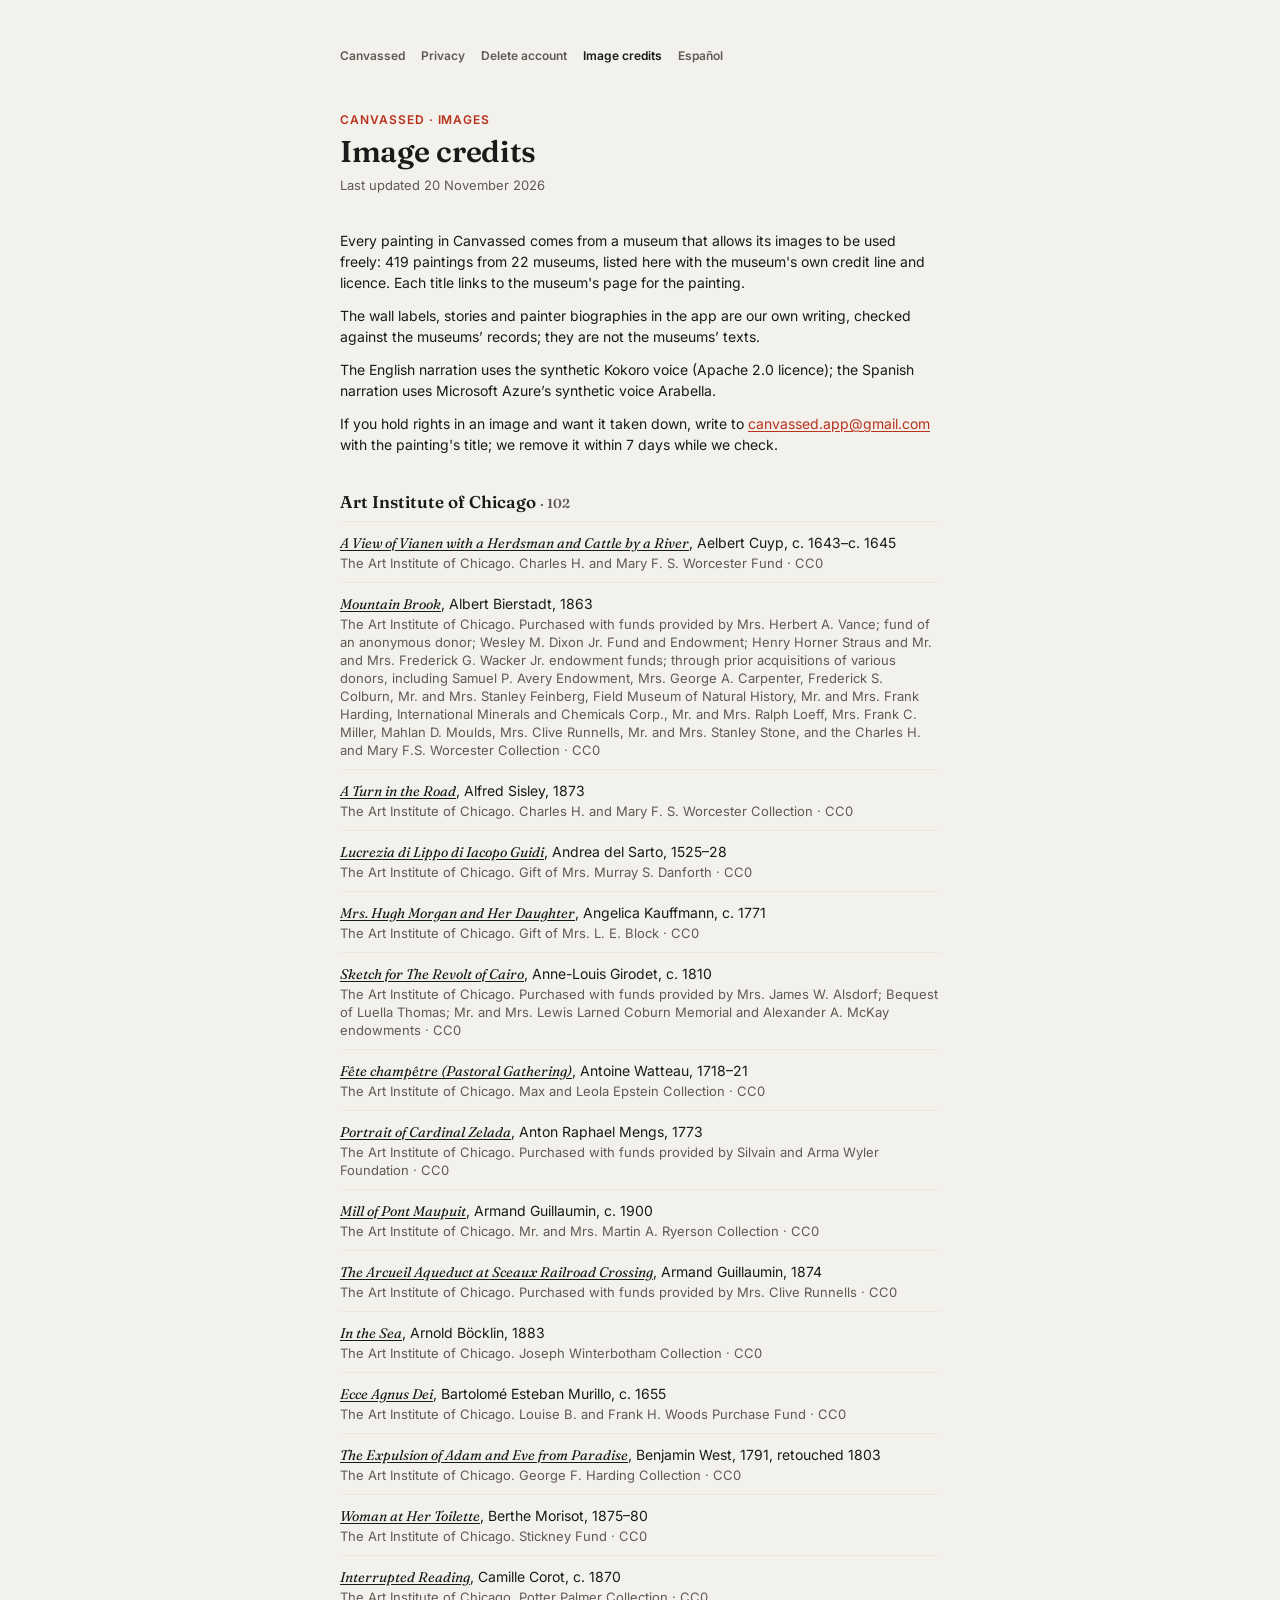
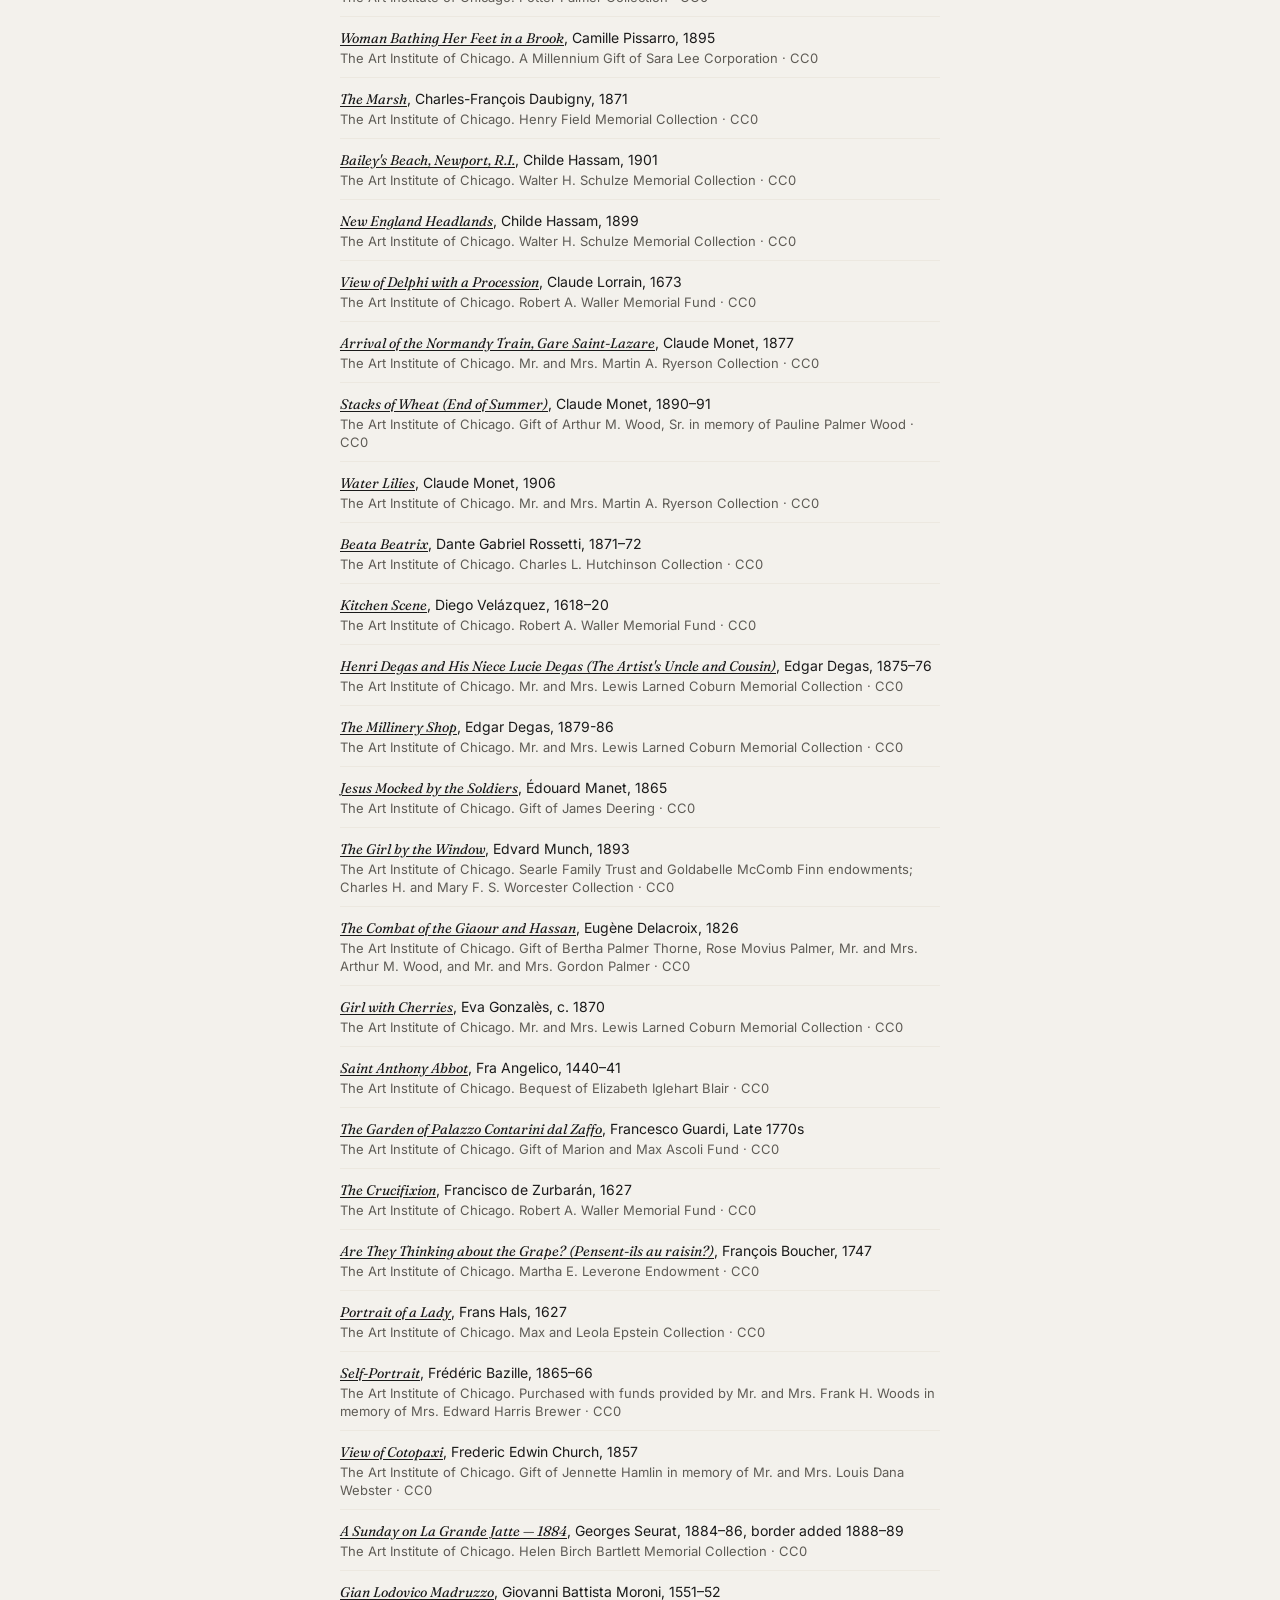
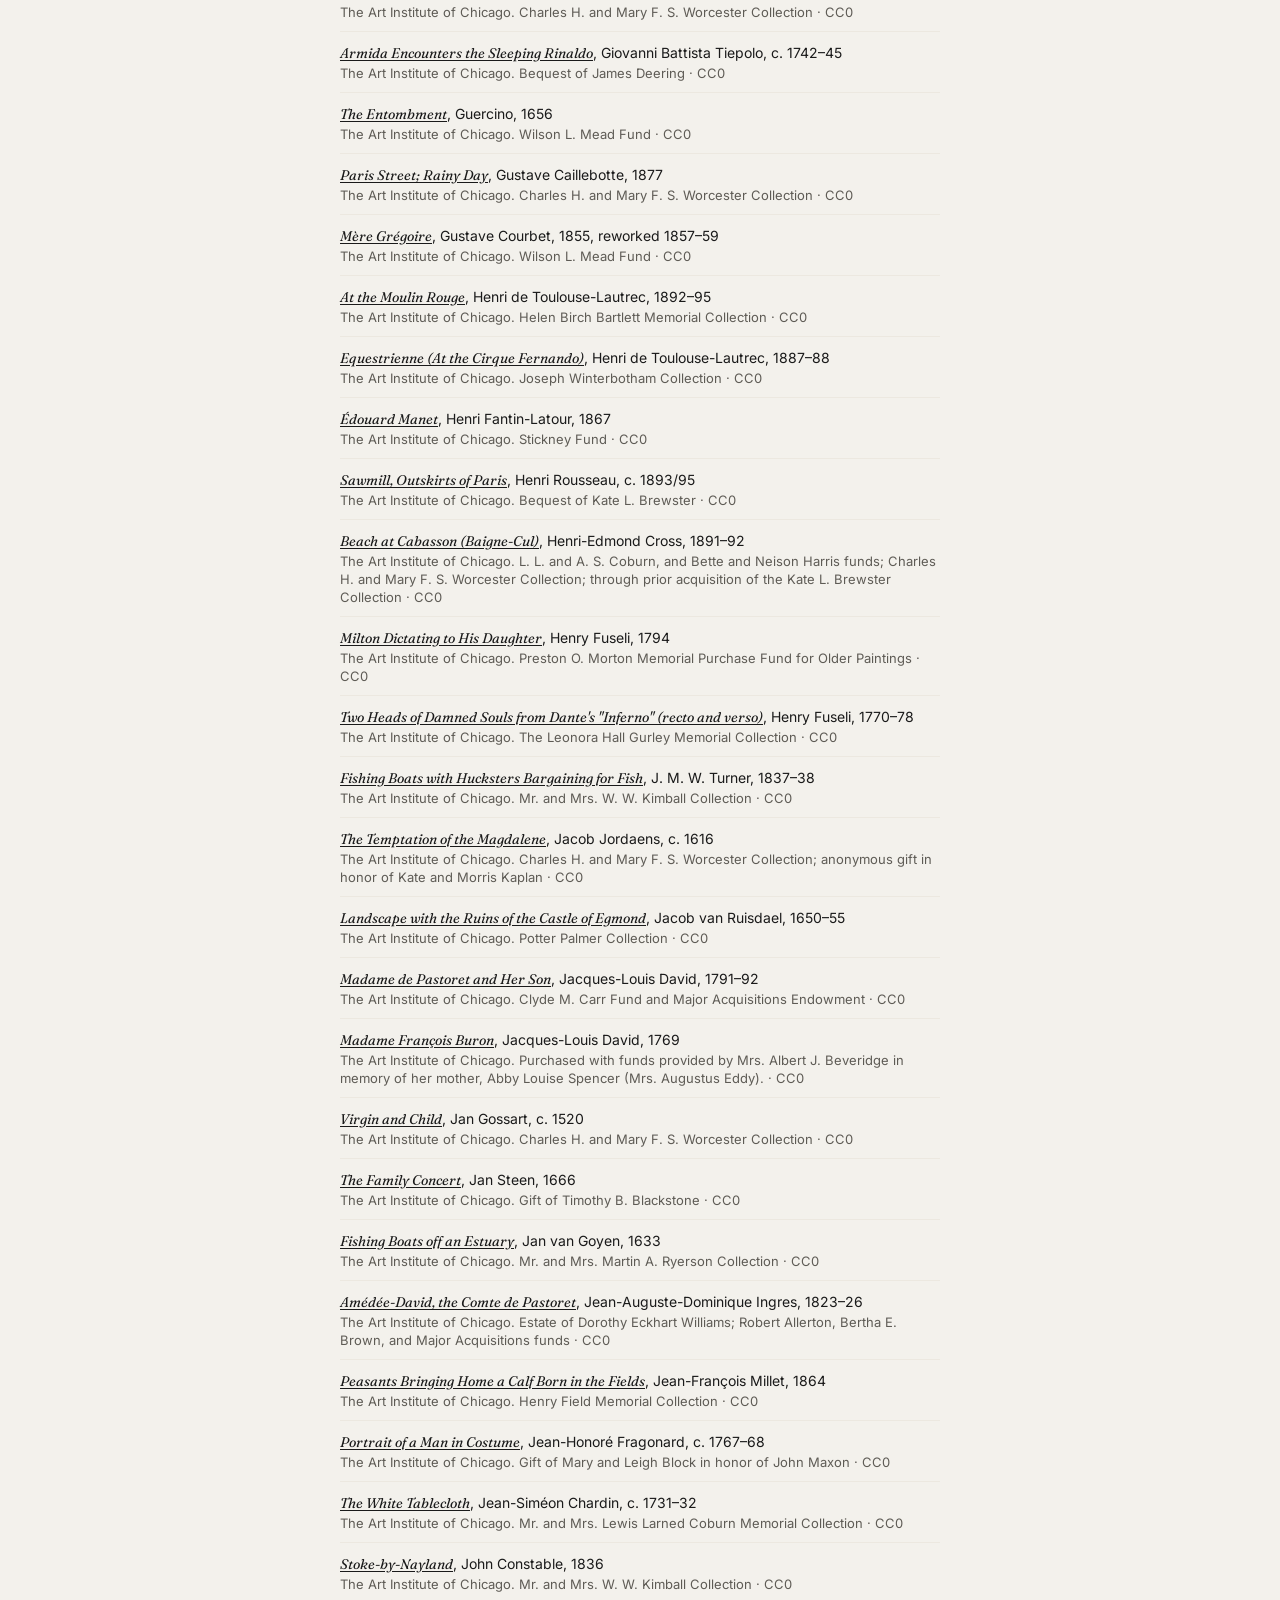
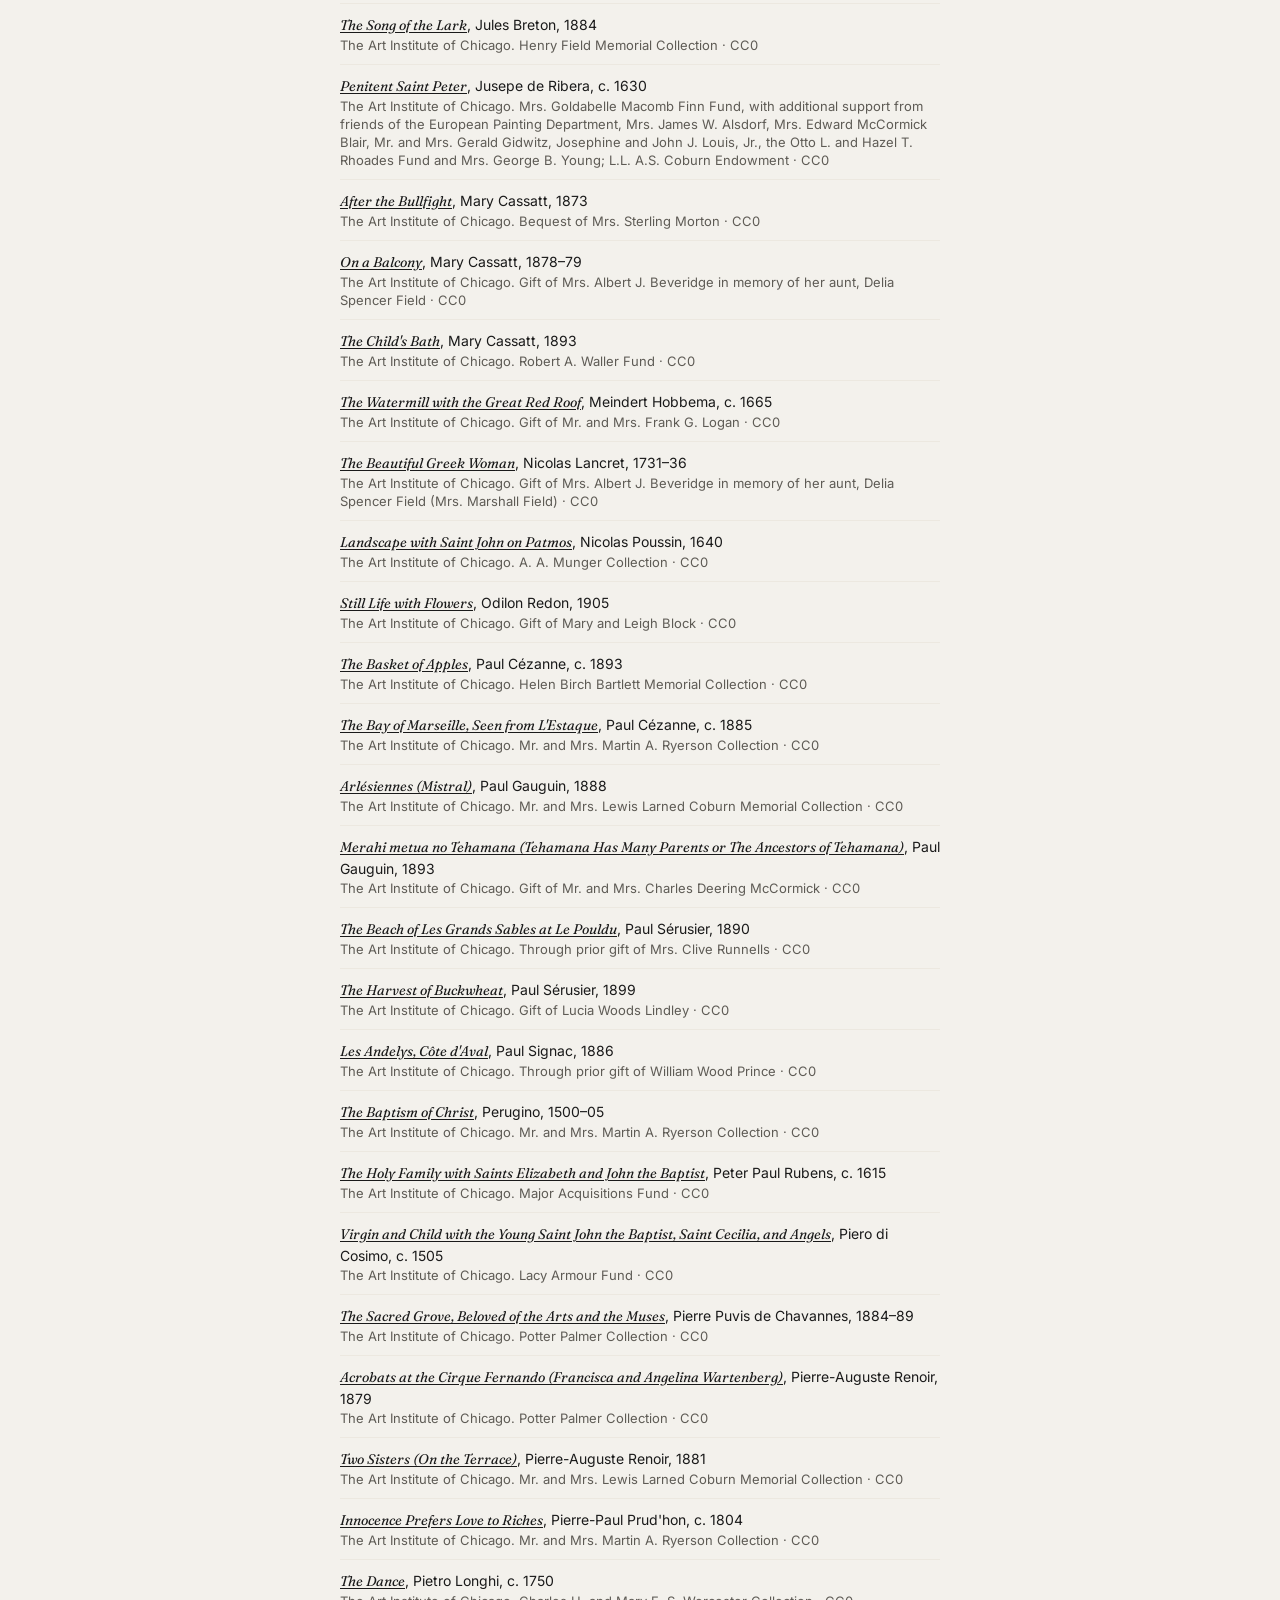
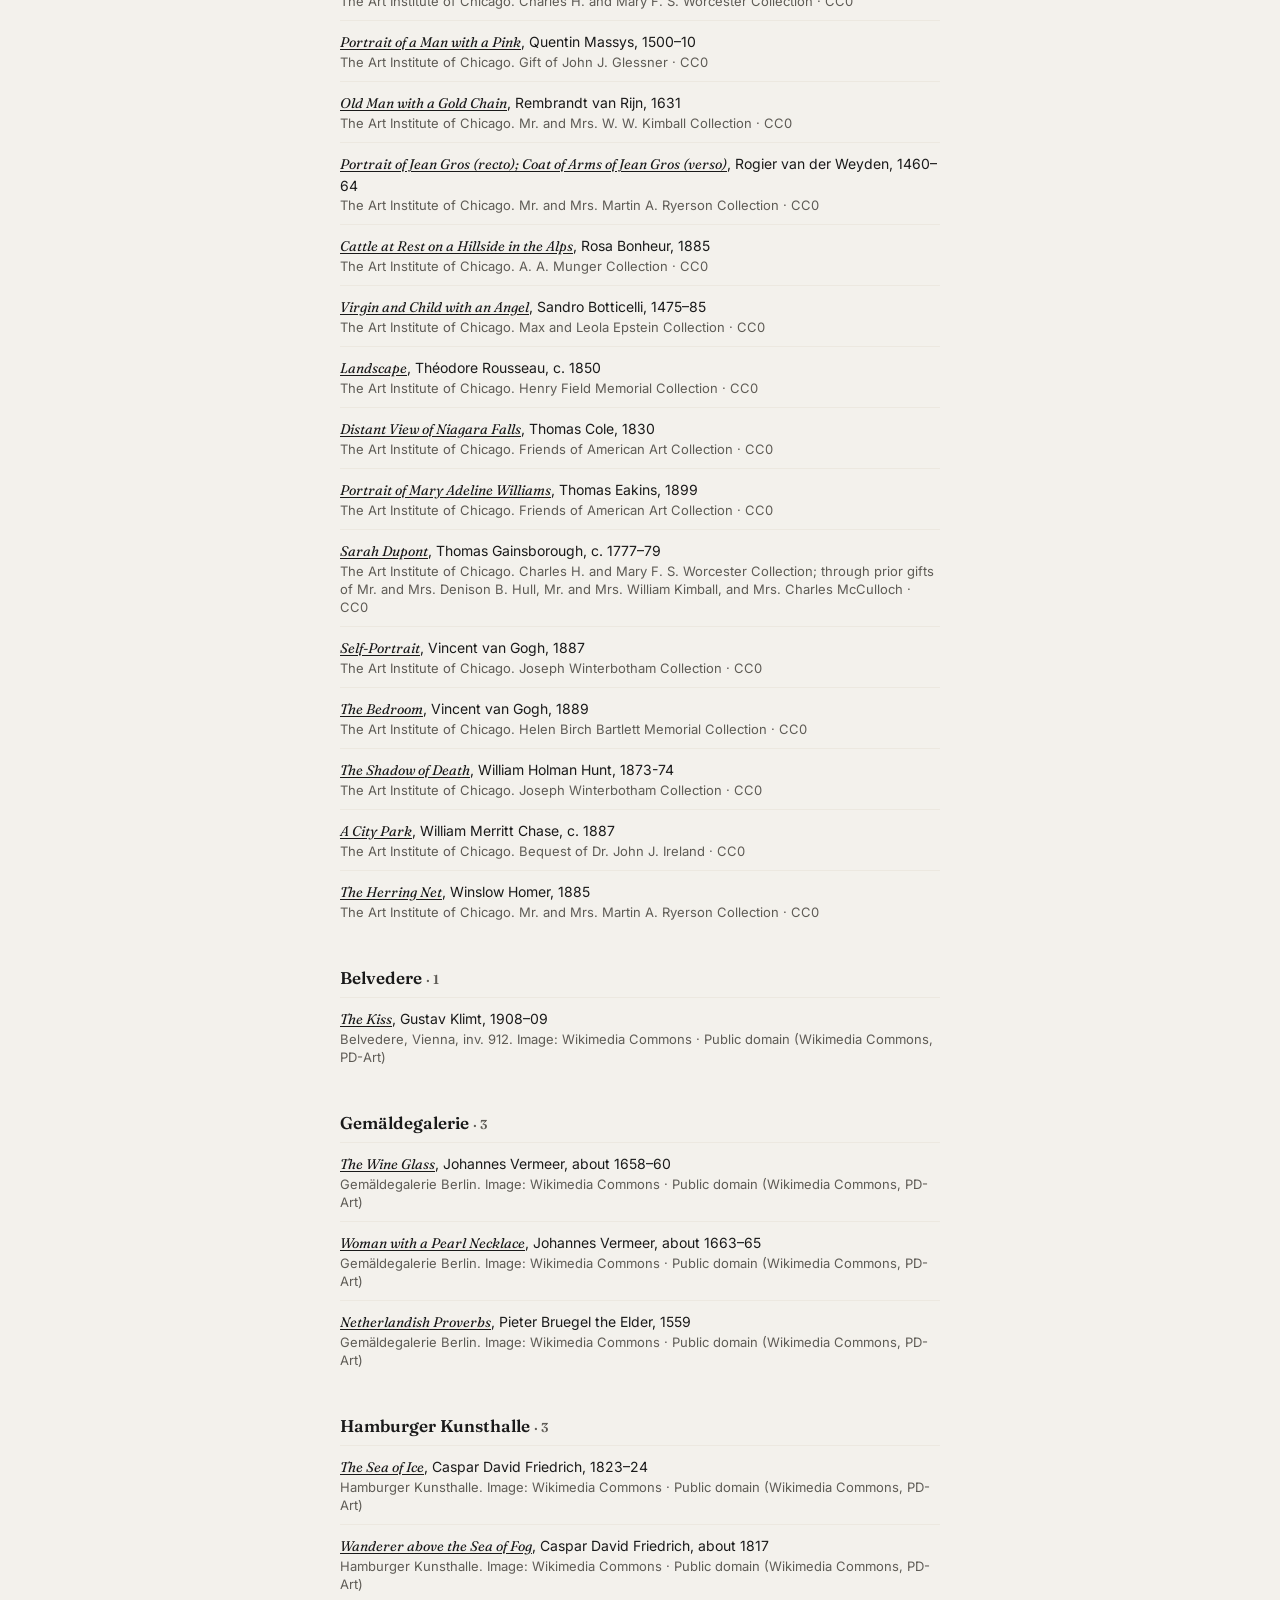
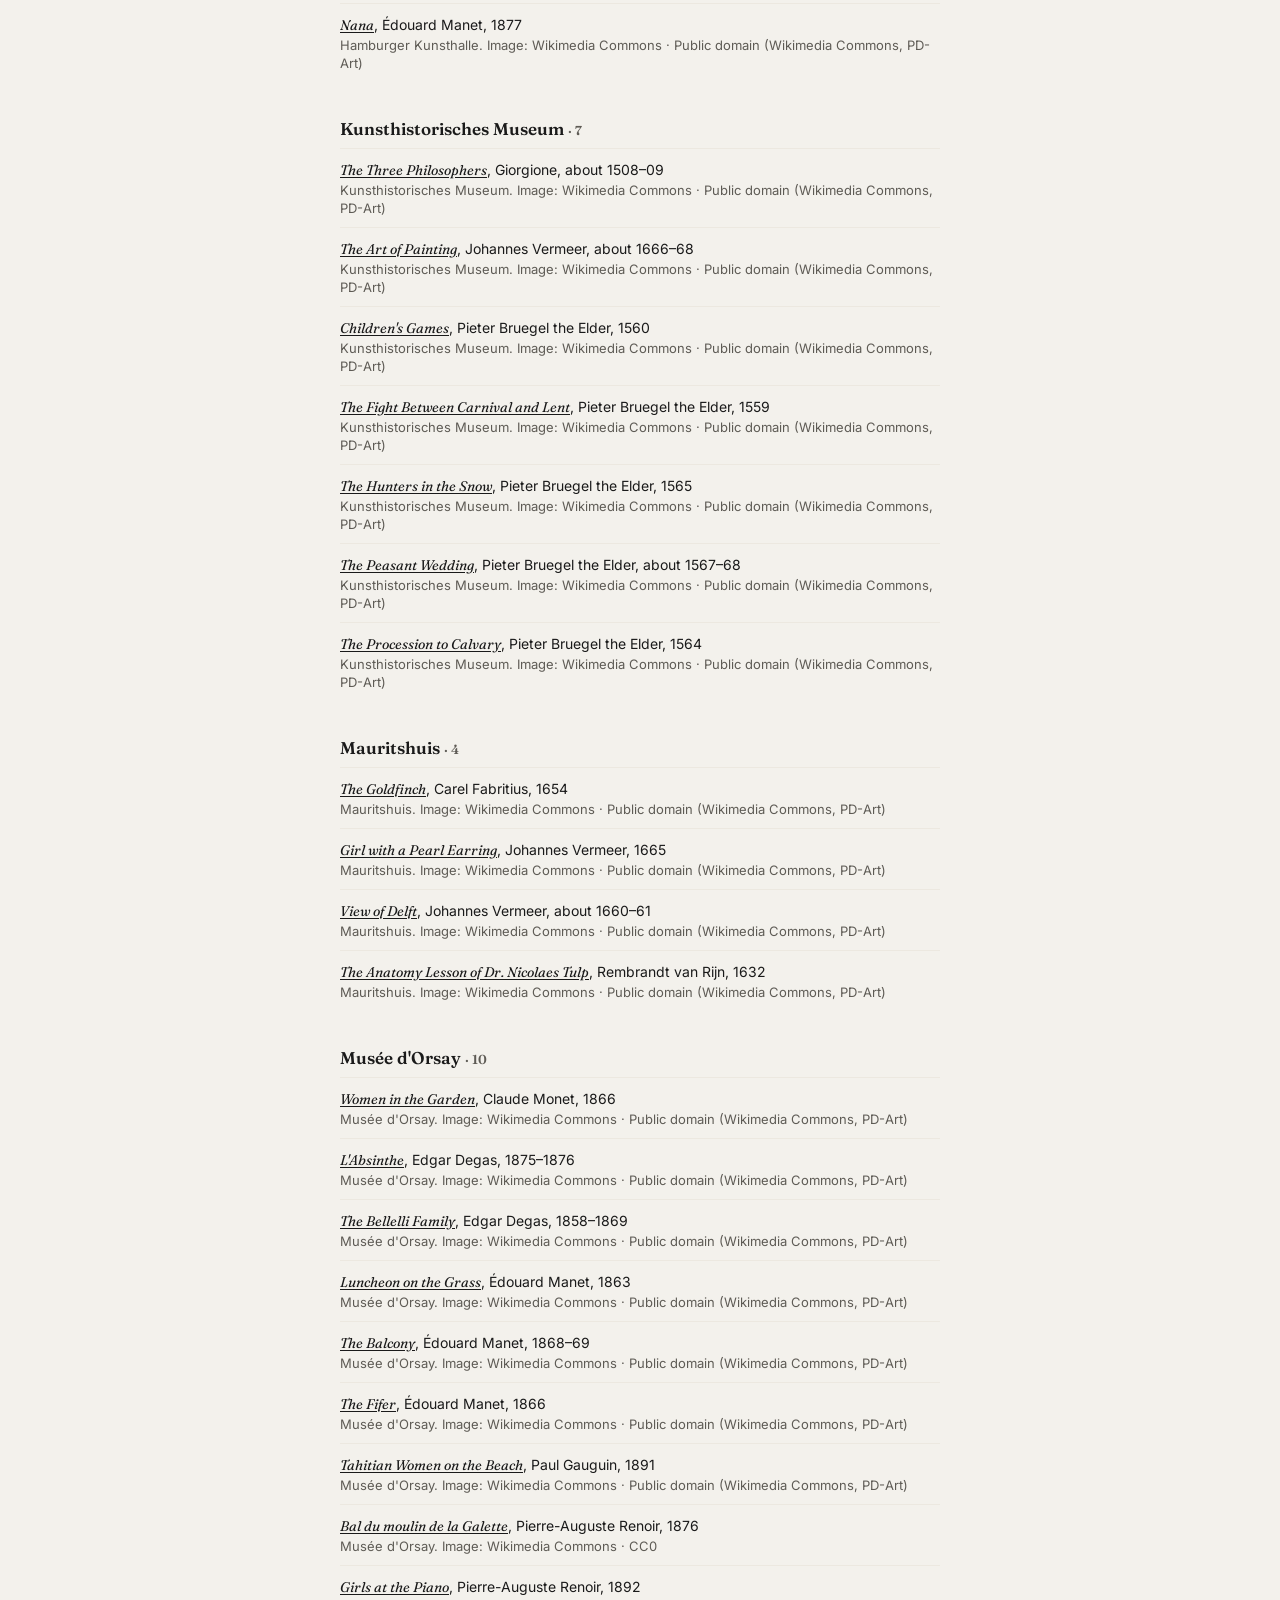
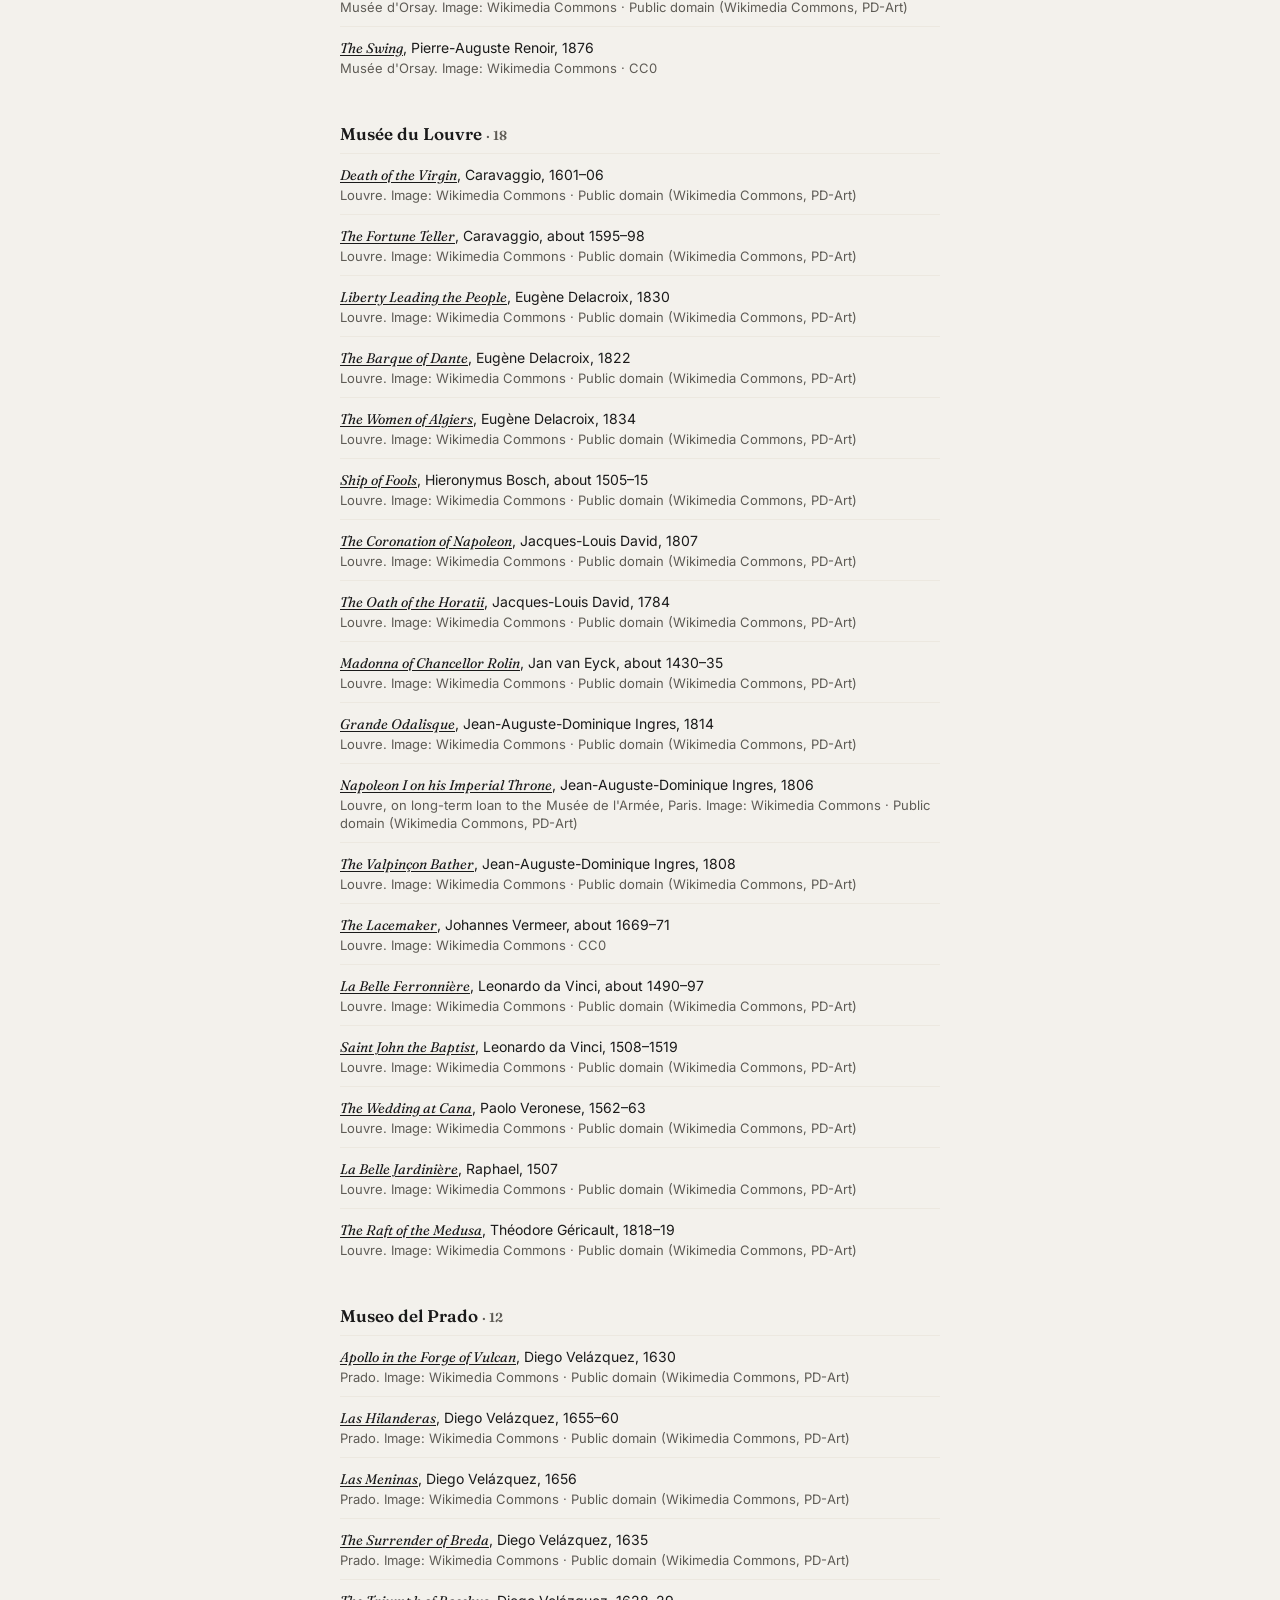
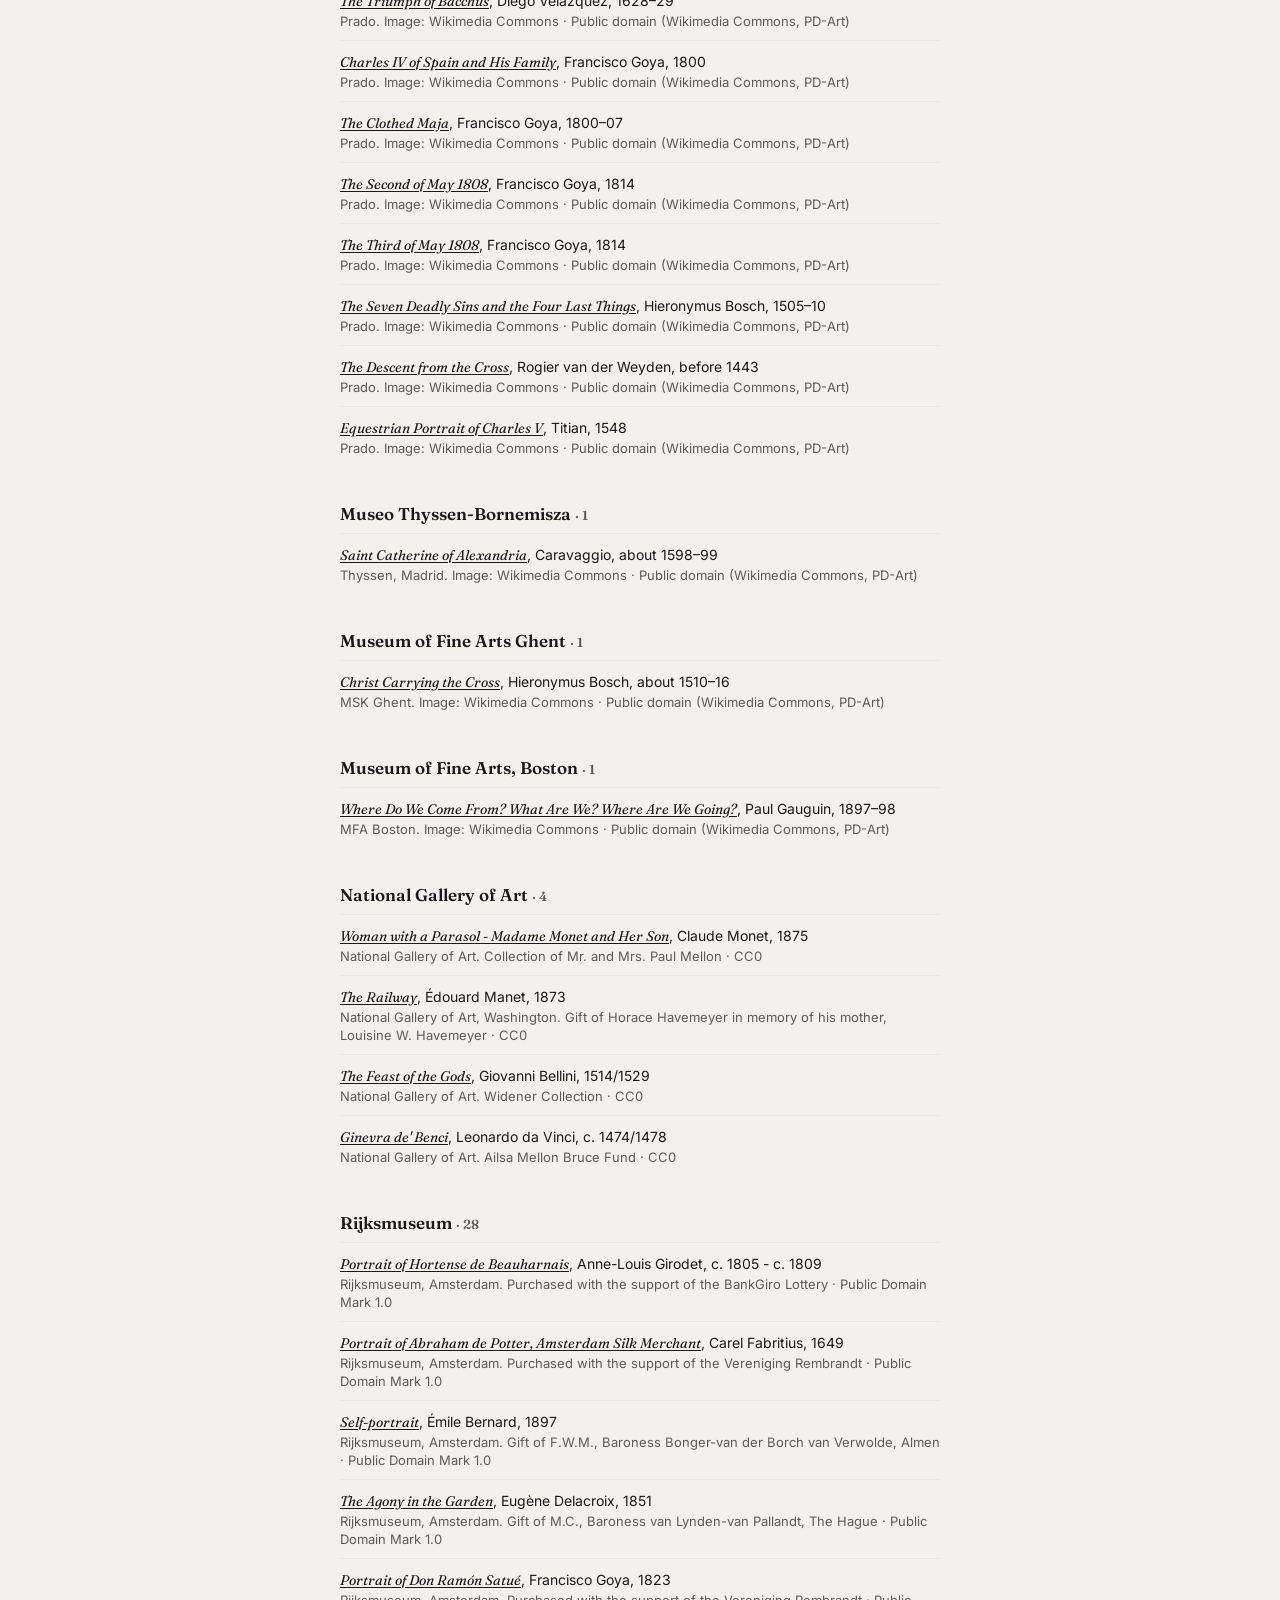
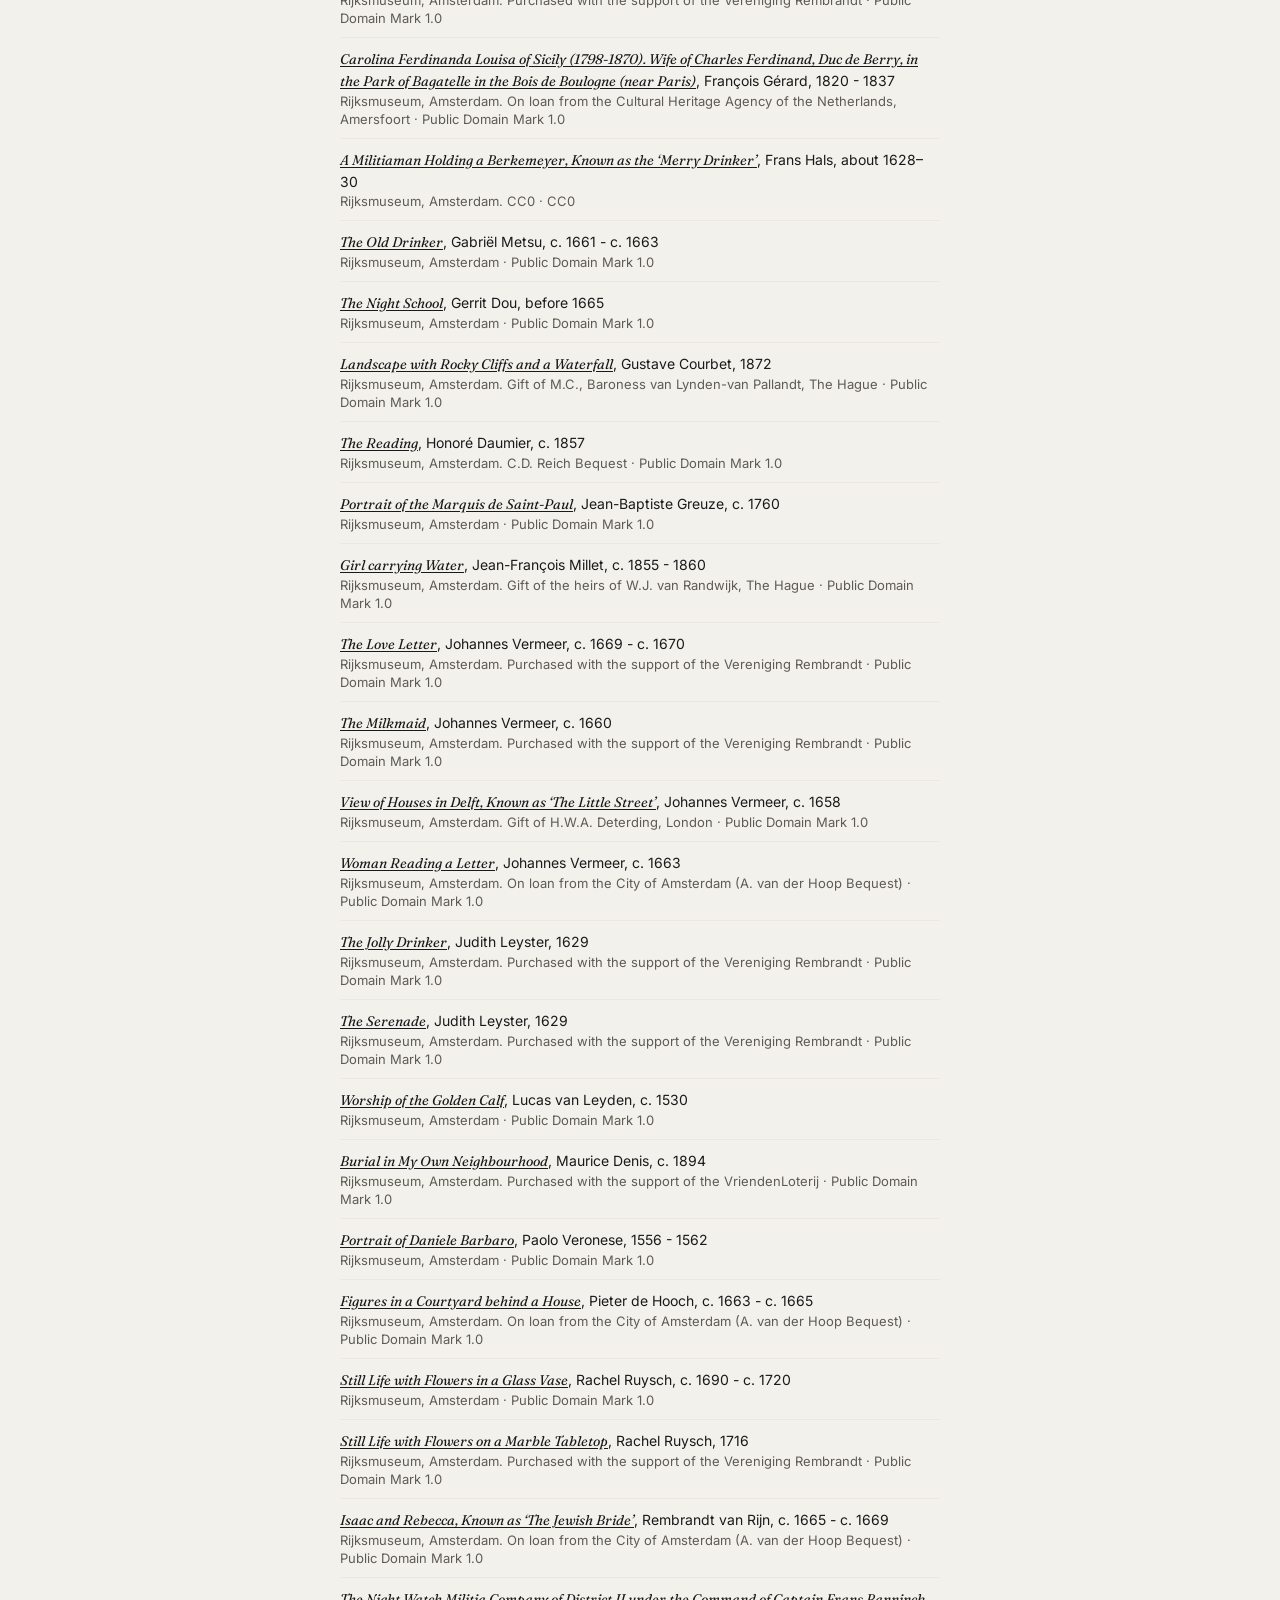
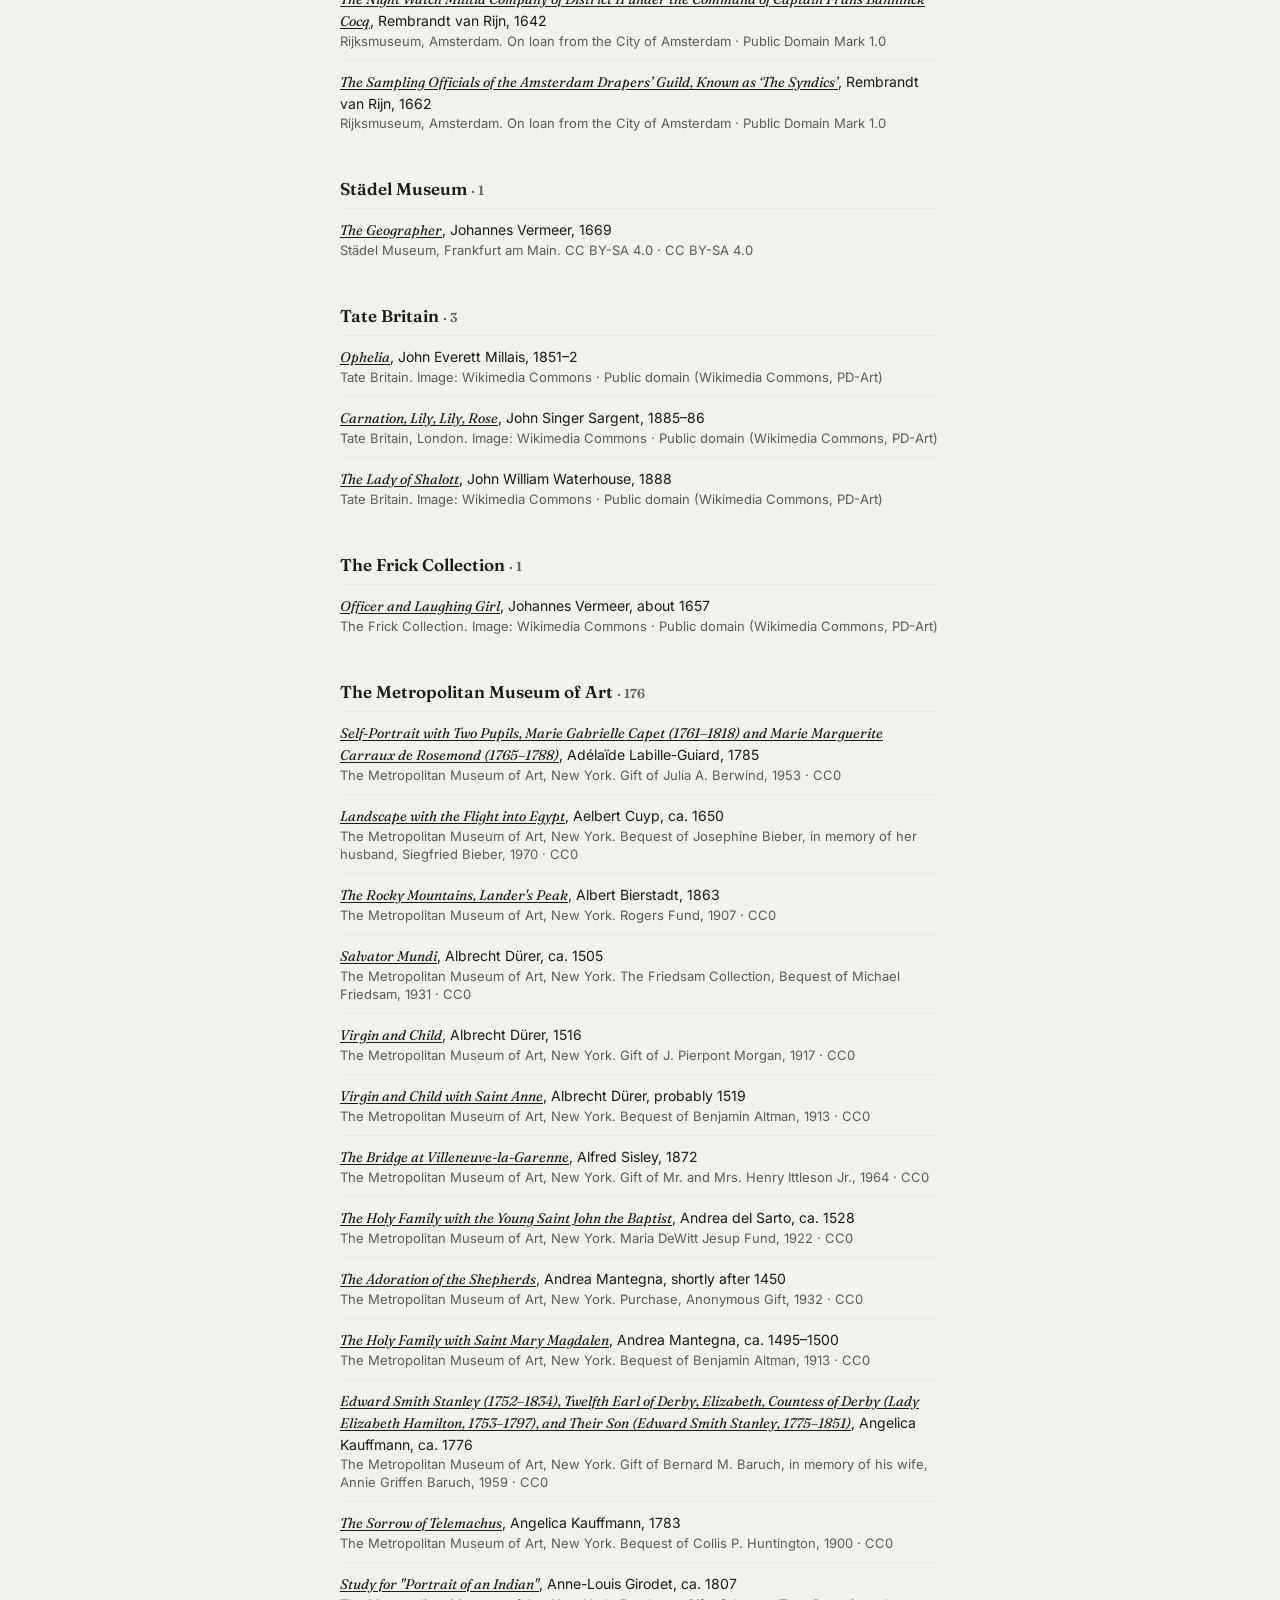
==== commit 90c5291b: "Publish the Canvassed pages (2026-11-25)" ====
--- a/credits.html
+++ b/credits.html
@@ -14,11 +14,11 @@
 <p class="kicker">Canvassed · Images</p>
 <h1>Image credits</h1>
 <p class="updated">Last updated 20 November 2026</p>
-<p>Every painting in Canvassed comes from a museum that allows its images to be used freely: 312 paintings from 4 museums, listed here with the museum's own credit line and licence. Each title links to the museum's page for the painting.</p>
+<p>Every painting in Canvassed comes from a museum that allows its images to be used freely: 419 paintings from 22 museums, listed here with the museum's own credit line and licence. Each title links to the museum's page for the painting.</p>
 <p>The wall labels, stories and painter biographies in the app are our own writing, checked against the museums’ records; they are not the museums’ texts.</p>
 <p>The English narration uses the synthetic Kokoro voice (Apache 2.0 licence); the Spanish narration uses Microsoft Azure’s synthetic voice Arabella.</p>
 <p>If you hold rights in an image and want it taken down, write to <a href="mailto:canvassed.app@gmail.com">canvassed.app@gmail.com</a> with the painting's title; we remove it within 7 days while we check.</p>
-<section class="credits"><h3>Art Institute of Chicago <span class="meta" style="display:inline">· 101</span></h3>
+<section class="credits"><h3>Art Institute of Chicago <span class="meta" style="display:inline">· 102</span></h3>
 <ol>
 <li><a class="work" href="https://www.artic.edu/artworks/181702">A View of Vianen with a Herdsman and Cattle by a River</a>, Aelbert Cuyp, c. 1643–c. 1645<span class="meta">The Art Institute of Chicago. Charles H. and Mary F. S. Worcester Fund · CC0</span></li>
 <li><a class="work" href="https://www.artic.edu/artworks/146701">Mountain Brook</a>, Albert Bierstadt, 1863<span class="meta">The Art Institute of Chicago. Purchased with funds provided by Mrs. Herbert A. Vance; fund of an anonymous donor; Wesley M. Dixon Jr. Fund and Endowment; Henry Horner Straus and Mr. and Mrs. Frederick G. Wacker Jr. endowment funds; through prior acquisitions of various donors, including Samuel P. Avery Endowment, Mrs. George A. Carpenter, Frederick S. Colburn, Mr. and Mrs. Stanley Feinberg, Field Museum of Natural History, Mr. and Mrs. Frank Harding, International Minerals and Chemicals Corp., Mr. and Mrs. Ralph Loeff, Mrs. Frank C. Miller, Mahlan D. Moulds, Mrs. Clive Runnells, Mr. and Mrs. Stanley Stone, and the Charles H. and Mary F.S. Worcester Collection · CC0</span></li>
@@ -30,6 +30,7 @@
 <li><a class="work" href="https://www.artic.edu/artworks/30899">Portrait of Cardinal Zelada</a>, Anton Raphael Mengs, 1773<span class="meta">The Art Institute of Chicago. Purchased with funds provided by Silvain and Arma Wyler Foundation · CC0</span></li>
 <li><a class="work" href="https://www.artic.edu/artworks/16502">Mill of Pont Maupuit</a>, Armand Guillaumin, c. 1900<span class="meta">The Art Institute of Chicago. Mr. and Mrs. Martin A. Ryerson Collection · CC0</span></li>
 <li><a class="work" href="https://www.artic.edu/artworks/33212">The Arcueil Aqueduct at Sceaux Railroad Crossing</a>, Armand Guillaumin, 1874<span class="meta">The Art Institute of Chicago. Purchased with funds provided by Mrs. Clive Runnells · CC0</span></li>
+<li><a class="work" href="https://www.artic.edu/artworks/110507">In the Sea</a>, Arnold Böcklin, 1883<span class="meta">The Art Institute of Chicago. Joseph Winterbotham Collection · CC0</span></li>
 <li><a class="work" href="https://www.artic.edu/artworks/11392">Ecce Agnus Dei</a>, Bartolomé Esteban Murillo, c. 1655<span class="meta">The Art Institute of Chicago. Louise B. and Frank H. Woods Purchase Fund · CC0</span></li>
 <li><a class="work" href="https://www.artic.edu/artworks/102227">The Expulsion of Adam and Eve from Paradise</a>, Benjamin West, 1791, retouched 1803<span class="meta">The Art Institute of Chicago. George F. Harding Collection · CC0</span></li>
 <li><a class="work" href="https://www.artic.edu/artworks/11723">Woman at Her Toilette</a>, Berthe Morisot, 1875–80<span class="meta">The Art Institute of Chicago. Stickney Fund · CC0</span></li>
@@ -42,10 +43,12 @@
 <li><a class="work" href="https://www.artic.edu/artworks/16571">Arrival of the Normandy Train, Gare Saint-Lazare</a>, Claude Monet, 1877<span class="meta">The Art Institute of Chicago. Mr. and Mrs. Martin A. Ryerson Collection · CC0</span></li>
 <li><a class="work" href="https://www.artic.edu/artworks/64818">Stacks of Wheat (End of Summer)</a>, Claude Monet, 1890–91<span class="meta">The Art Institute of Chicago. Gift of Arthur M. Wood, Sr. in memory of Pauline Palmer Wood · CC0</span></li>
 <li><a class="work" href="https://www.artic.edu/artworks/16568">Water Lilies</a>, Claude Monet, 1906<span class="meta">The Art Institute of Chicago. Mr. and Mrs. Martin A. Ryerson Collection · CC0</span></li>
+<li><a class="work" href="https://www.artic.edu/artworks/16551">Beata Beatrix</a>, Dante Gabriel Rossetti, 1871–72<span class="meta">The Art Institute of Chicago. Charles L. Hutchinson Collection · CC0</span></li>
 <li><a class="work" href="https://www.artic.edu/artworks/21934">Kitchen Scene</a>, Diego Velázquez, 1618–20<span class="meta">The Art Institute of Chicago. Robert A. Waller Memorial Fund · CC0</span></li>
 <li><a class="work" href="https://www.artic.edu/artworks/14574">Henri Degas and His Niece Lucie Degas (The Artist's Uncle and Cousin)</a>, Edgar Degas, 1875–76<span class="meta">The Art Institute of Chicago. Mr. and Mrs. Lewis Larned Coburn Memorial Collection · CC0</span></li>
 <li><a class="work" href="https://www.artic.edu/artworks/14572">The Millinery Shop</a>, Edgar Degas, 1879-86<span class="meta">The Art Institute of Chicago. Mr. and Mrs. Lewis Larned Coburn Memorial Collection · CC0</span></li>
 <li><a class="work" href="https://www.artic.edu/artworks/16499">Jesus Mocked by the Soldiers</a>, Édouard Manet, 1865<span class="meta">The Art Institute of Chicago. Gift of James Deering · CC0</span></li>
+<li><a class="work" href="https://www.artic.edu/artworks/154235">The Girl by the Window</a>, Edvard Munch, 1893<span class="meta">The Art Institute of Chicago. Searle Family Trust and Goldabelle McComb Finn endowments; Charles H. and Mary F. S. Worcester Collection · CC0</span></li>
 <li><a class="work" href="https://www.artic.edu/artworks/110663">The Combat of the Giaour and Hassan</a>, Eugène Delacroix, 1826<span class="meta">The Art Institute of Chicago. Gift of Bertha Palmer Thorne, Rose Movius Palmer, Mr. and Mrs. Arthur M. Wood, and Mr. and Mrs. Gordon Palmer · CC0</span></li>
 <li><a class="work" href="https://www.artic.edu/artworks/36678">Girl with Cherries</a>, Eva Gonzalès, c. 1870<span class="meta">The Art Institute of Chicago. Mr. and Mrs. Lewis Larned Coburn Memorial Collection · CC0</span></li>
 <li><a class="work" href="https://www.artic.edu/artworks/129756">Saint Anthony Abbot</a>, Fra Angelico, 1440–41<span class="meta">The Art Institute of Chicago. Bequest of Elizabeth Iglehart Blair · CC0</span></li>
@@ -59,7 +62,6 @@
 <li><a class="work" href="https://www.artic.edu/artworks/4081">Gian Lodovico Madruzzo</a>, Giovanni Battista Moroni, 1551–52<span class="meta">The Art Institute of Chicago. Charles H. and Mary F. S. Worcester Collection · CC0</span></li>
 <li><a class="work" href="https://www.artic.edu/artworks/16488">Armida Encounters the Sleeping Rinaldo</a>, Giovanni Battista Tiepolo, c. 1742–45<span class="meta">The Art Institute of Chicago. Bequest of James Deering · CC0</span></li>
 <li><a class="work" href="https://www.artic.edu/artworks/86323">The Entombment</a>, Guercino, 1656<span class="meta">The Art Institute of Chicago. Wilson L. Mead Fund · CC0</span></li>
-<li><a class="work" href="https://www.artic.edu/artworks/11434">Salome with the Head of Saint John the Baptist</a>, Guido Reni, c. 1639–42<span class="meta">The Art Institute of Chicago. Louise B. and Frank H. Woods Purchase Fund · CC0</span></li>
 <li><a class="work" href="https://www.artic.edu/artworks/20684">Paris Street; Rainy Day</a>, Gustave Caillebotte, 1877<span class="meta">The Art Institute of Chicago. Charles H. and Mary F. S. Worcester Collection · CC0</span></li>
 <li><a class="work" href="https://www.artic.edu/artworks/4428">Mère Grégoire</a>, Gustave Courbet, 1855, reworked 1857–59<span class="meta">The Art Institute of Chicago. Wilson L. Mead Fund · CC0</span></li>
 <li><a class="work" href="https://www.artic.edu/artworks/61128">At the Moulin Rouge</a>, Henri de Toulouse-Lautrec, 1892–95<span class="meta">The Art Institute of Chicago. Helen Birch Bartlett Memorial Collection · CC0</span></li>
@@ -78,20 +80,19 @@
 <li><a class="work" href="https://www.artic.edu/artworks/561">The Family Concert</a>, Jan Steen, 1666<span class="meta">The Art Institute of Chicago. Gift of Timothy B. Blackstone · CC0</span></li>
 <li><a class="work" href="https://www.artic.edu/artworks/16370">Fishing Boats off an Estuary</a>, Jan van Goyen, 1633<span class="meta">The Art Institute of Chicago. Mr. and Mrs. Martin A. Ryerson Collection · CC0</span></li>
 <li><a class="work" href="https://www.artic.edu/artworks/111317">Amédée-David, the Comte de Pastoret</a>, Jean-Auguste-Dominique Ingres, 1823–26<span class="meta">The Art Institute of Chicago. Estate of Dorothy Eckhart Williams; Robert Allerton, Bertha E. Brown, and Major Acquisitions funds · CC0</span></li>
-<li><a class="work" href="https://www.artic.edu/artworks/39070">Cupid and Psyche</a>, Jean-Baptiste Regnault, 1828<span class="meta">The Art Institute of Chicago. Preston O. Morton Memorial Purchase Fund for Older Paintings · CC0</span></li>
 <li><a class="work" href="https://www.artic.edu/artworks/111648">Peasants Bringing Home a Calf Born in the Fields</a>, Jean-François Millet, 1864<span class="meta">The Art Institute of Chicago. Henry Field Memorial Collection · CC0</span></li>
 <li><a class="work" href="https://www.artic.edu/artworks/93900">Portrait of a Man in Costume</a>, Jean-Honoré Fragonard, c. 1767–68<span class="meta">The Art Institute of Chicago. Gift of Mary and Leigh Block in honor of John Maxon · CC0</span></li>
 <li><a class="work" href="https://www.artic.edu/artworks/51577">The White Tablecloth</a>, Jean-Siméon Chardin, c. 1731–32<span class="meta">The Art Institute of Chicago. Mr. and Mrs. Lewis Larned Coburn Memorial Collection · CC0</span></li>
 <li><a class="work" href="https://www.artic.edu/artworks/4758">Stoke-by-Nayland</a>, John Constable, 1836<span class="meta">The Art Institute of Chicago. Mr. and Mrs. W. W. Kimball Collection · CC0</span></li>
 <li><a class="work" href="https://www.artic.edu/artworks/94841">The Song of the Lark</a>, Jules Breton, 1884<span class="meta">The Art Institute of Chicago. Henry Field Memorial Collection · CC0</span></li>
 <li><a class="work" href="https://www.artic.edu/artworks/120172">Penitent Saint Peter</a>, Jusepe de Ribera, c. 1630<span class="meta">The Art Institute of Chicago. Mrs. Goldabelle Macomb Finn Fund, with additional support from friends of the European Painting Department, Mrs. James W. Alsdorf, Mrs. Edward McCormick Blair, Mr. and Mrs. Gerald Gidwitz, Josephine and John J. Louis, Jr., the Otto L. and Hazel T. Rhoades Fund and Mrs. George B. Young; L.L. A.S. Coburn Endowment · CC0</span></li>
-<li><a class="work" href="https://www.artic.edu/artworks/21668">Eve</a>, Lucas Cranach the Elder, 1533–37<span class="meta">The Art Institute of Chicago. Charles H. and Mary F. S. Worcester Collection · CC0</span></li>
 <li><a class="work" href="https://www.artic.edu/artworks/31816">After the Bullfight</a>, Mary Cassatt, 1873<span class="meta">The Art Institute of Chicago. Bequest of Mrs. Sterling Morton · CC0</span></li>
 <li><a class="work" href="https://www.artic.edu/artworks/26650">On a Balcony</a>, Mary Cassatt, 1878–79<span class="meta">The Art Institute of Chicago. Gift of Mrs. Albert J. Beveridge in memory of her aunt, Delia Spencer Field · CC0</span></li>
 <li><a class="work" href="https://www.artic.edu/artworks/111442">The Child's Bath</a>, Mary Cassatt, 1893<span class="meta">The Art Institute of Chicago. Robert A. Waller Fund · CC0</span></li>
 <li><a class="work" href="https://www.artic.edu/artworks/869">The Watermill with the Great Red Roof</a>, Meindert Hobbema, c. 1665<span class="meta">The Art Institute of Chicago. Gift of Mr. and Mrs. Frank G. Logan · CC0</span></li>
 <li><a class="work" href="https://www.artic.edu/artworks/64007">The Beautiful Greek Woman</a>, Nicolas Lancret, 1731–36<span class="meta">The Art Institute of Chicago. Gift of Mrs. Albert J. Beveridge in memory of her aunt, Delia Spencer Field (Mrs. Marshall Field) · CC0</span></li>
 <li><a class="work" href="https://www.artic.edu/artworks/5848">Landscape with Saint John on Patmos</a>, Nicolas Poussin, 1640<span class="meta">The Art Institute of Chicago. A. A. Munger Collection · CC0</span></li>
+<li><a class="work" href="https://www.artic.edu/artworks/110982">Still Life with Flowers</a>, Odilon Redon, 1905<span class="meta">The Art Institute of Chicago. Gift of Mary and Leigh Block · CC0</span></li>
 <li><a class="work" href="https://www.artic.edu/artworks/111436">The Basket of Apples</a>, Paul Cézanne, c. 1893<span class="meta">The Art Institute of Chicago. Helen Birch Bartlett Memorial Collection · CC0</span></li>
 <li><a class="work" href="https://www.artic.edu/artworks/16487">The Bay of Marseille, Seen from L'Estaque</a>, Paul Cézanne, c. 1885<span class="meta">The Art Institute of Chicago. Mr. and Mrs. Martin A. Ryerson Collection · CC0</span></li>
 <li><a class="work" href="https://www.artic.edu/artworks/19339">Arlésiennes (Mistral)</a>, Paul Gauguin, 1888<span class="meta">The Art Institute of Chicago. Mr. and Mrs. Lewis Larned Coburn Memorial Collection · CC0</span></li>
@@ -102,6 +103,7 @@
 <li><a class="work" href="https://www.artic.edu/artworks/16197">The Baptism of Christ</a>, Perugino, 1500–05<span class="meta">The Art Institute of Chicago. Mr. and Mrs. Martin A. Ryerson Collection · CC0</span></li>
 <li><a class="work" href="https://www.artic.edu/artworks/27310">The Holy Family with Saints Elizabeth and John the Baptist</a>, Peter Paul Rubens, c. 1615<span class="meta">The Art Institute of Chicago. Major Acquisitions Fund · CC0</span></li>
 <li><a class="work" href="https://www.artic.edu/artworks/188974">Virgin and Child with the Young Saint John the Baptist, Saint Cecilia, and Angels</a>, Piero di Cosimo, c. 1505<span class="meta">The Art Institute of Chicago. Lacy Armour Fund · CC0</span></li>
+<li><a class="work" href="https://www.artic.edu/artworks/81566">The Sacred Grove, Beloved of the Arts and the Muses</a>, Pierre Puvis de Chavannes, 1884–89<span class="meta">The Art Institute of Chicago. Potter Palmer Collection · CC0</span></li>
 <li><a class="work" href="https://www.artic.edu/artworks/81558">Acrobats at the Cirque Fernando (Francisca and Angelina Wartenberg)</a>, Pierre-Auguste Renoir, 1879<span class="meta">The Art Institute of Chicago. Potter Palmer Collection · CC0</span></li>
 <li><a class="work" href="https://www.artic.edu/artworks/14655">Two Sisters (On the Terrace)</a>, Pierre-Auguste Renoir, 1881<span class="meta">The Art Institute of Chicago. Mr. and Mrs. Lewis Larned Coburn Memorial Collection · CC0</span></li>
 <li><a class="work" href="https://www.artic.edu/artworks/16405">Innocence Prefers Love to Riches</a>, Pierre-Paul Prud'hon, c. 1804<span class="meta">The Art Institute of Chicago. Mr. and Mrs. Martin A. Ryerson Collection · CC0</span></li>
@@ -111,18 +113,118 @@
 <li><a class="work" href="https://www.artic.edu/artworks/16298">Portrait of Jean Gros (recto); Coat of Arms of Jean Gros (verso)</a>, Rogier van der Weyden, 1460–64<span class="meta">The Art Institute of Chicago. Mr. and Mrs. Martin A. Ryerson Collection · CC0</span></li>
 <li><a class="work" href="https://www.artic.edu/artworks/39542">Cattle at Rest on a Hillside in the Alps</a>, Rosa Bonheur, 1885<span class="meta">The Art Institute of Chicago. A. A. Munger Collection · CC0</span></li>
 <li><a class="work" href="https://www.artic.edu/artworks/80530">Virgin and Child with an Angel</a>, Sandro Botticelli, 1475–85<span class="meta">The Art Institute of Chicago. Max and Leola Epstein Collection · CC0</span></li>
-<li><a class="work" href="https://www.artic.edu/artworks/119264">Head of a Guillotined Man</a>, Théodore Géricault, 1818–19<span class="meta">The Art Institute of Chicago. Through prior gift of William Wood Prince; L. L. and A. S. Coburn Endowment; Charles H. and Mary F. S. Worcester Collection · CC0</span></li>
 <li><a class="work" href="https://www.artic.edu/artworks/893">Landscape</a>, Théodore Rousseau, c. 1850<span class="meta">The Art Institute of Chicago. Henry Field Memorial Collection · CC0</span></li>
 <li><a class="work" href="https://www.artic.edu/artworks/90048">Distant View of Niagara Falls</a>, Thomas Cole, 1830<span class="meta">The Art Institute of Chicago. Friends of American Art Collection · CC0</span></li>
 <li><a class="work" href="https://www.artic.edu/artworks/31285">Portrait of Mary Adeline Williams</a>, Thomas Eakins, 1899<span class="meta">The Art Institute of Chicago. Friends of American Art Collection · CC0</span></li>
 <li><a class="work" href="https://www.artic.edu/artworks/105600">Sarah Dupont</a>, Thomas Gainsborough, c. 1777–79<span class="meta">The Art Institute of Chicago. Charles H. and Mary F. S. Worcester Collection; through prior gifts of Mr. and Mrs. Denison B. Hull, Mr. and Mrs. William Kimball, and Mrs. Charles McCulloch · CC0</span></li>
-<li><a class="work" href="https://www.artic.edu/artworks/64920">Tarquin and Lucretia</a>, Tintoretto, 1578–80<span class="meta">The Art Institute of Chicago. Art Institute Purchase Fund · CC0</span></li>
 <li><a class="work" href="https://www.artic.edu/artworks/80607">Self-Portrait</a>, Vincent van Gogh, 1887<span class="meta">The Art Institute of Chicago. Joseph Winterbotham Collection · CC0</span></li>
 <li><a class="work" href="https://www.artic.edu/artworks/28560">The Bedroom</a>, Vincent van Gogh, 1889<span class="meta">The Art Institute of Chicago. Helen Birch Bartlett Memorial Collection · CC0</span></li>
+<li><a class="work" href="https://www.artic.edu/artworks/260424">The Shadow of Death</a>, William Holman Hunt, 1873-74<span class="meta">The Art Institute of Chicago. Joseph Winterbotham Collection · CC0</span></li>
 <li><a class="work" href="https://www.artic.edu/artworks/28849">A City Park</a>, William Merritt Chase, c. 1887<span class="meta">The Art Institute of Chicago. Bequest of Dr. John J. Ireland · CC0</span></li>
 <li><a class="work" href="https://www.artic.edu/artworks/25865">The Herring Net</a>, Winslow Homer, 1885<span class="meta">The Art Institute of Chicago. Mr. and Mrs. Martin A. Ryerson Collection · CC0</span></li>
 </ol>
-<h3>Rijksmuseum <span class="meta" style="display:inline">· 21</span></h3>
+<h3>Belvedere <span class="meta" style="display:inline">· 1</span></h3>
+<ol>
+<li><a class="work" href="https://commons.wikimedia.org/wiki/File:The_Kiss_-_Gustav_Klimt_-_Google_Cultural_Institute.jpg">The Kiss</a>, Gustav Klimt, 1908–09<span class="meta">Belvedere, Vienna, inv. 912. Image: Wikimedia Commons · Public domain (Wikimedia Commons, PD-Art)</span></li>
+</ol>
+<h3>Gemäldegalerie <span class="meta" style="display:inline">· 3</span></h3>
+<ol>
+<li><a class="work" href="https://commons.wikimedia.org/wiki/File:Jan_Vermeer_van_Delft_-_The_Glass_of_Wine_-_Google_Art_Project.jpg">The Wine Glass</a>, Johannes Vermeer, about 1658–60<span class="meta">Gemäldegalerie Berlin. Image: Wikimedia Commons · Public domain (Wikimedia Commons, PD-Art)</span></li>
+<li><a class="work" href="https://commons.wikimedia.org/wiki/File:Jan_Vermeer_van_Delft_-_Young_Woman_with_a_Pearl_Necklace_-_Google_Art_Project.jpg">Woman with a Pearl Necklace</a>, Johannes Vermeer, about 1663–65<span class="meta">Gemäldegalerie Berlin. Image: Wikimedia Commons · Public domain (Wikimedia Commons, PD-Art)</span></li>
+<li><a class="work" href="https://commons.wikimedia.org/wiki/File:Pieter_Bruegel_(der_%C3%84ltere)_(ca._1525_-_1569)_-_Die_niederl%C3%A4ndischen_Sprichw%C3%B6rter_-_1720_-_Gem%C3%A4ldegalerie.jpg">Netherlandish Proverbs</a>, Pieter Bruegel the Elder, 1559<span class="meta">Gemäldegalerie Berlin. Image: Wikimedia Commons · Public domain (Wikimedia Commons, PD-Art)</span></li>
+</ol>
+<h3>Hamburger Kunsthalle <span class="meta" style="display:inline">· 3</span></h3>
+<ol>
+<li><a class="work" href="https://commons.wikimedia.org/wiki/File:1823_Friedrich_Das_Eismeer_anagoria.JPG">The Sea of Ice</a>, Caspar David Friedrich, 1823–24<span class="meta">Hamburger Kunsthalle. Image: Wikimedia Commons · Public domain (Wikimedia Commons, PD-Art)</span></li>
+<li><a class="work" href="https://commons.wikimedia.org/wiki/File:Friedrich,_Caspar_David_-_Wanderer_%C3%BCber_dem_Nebelmeer.jpg">Wanderer above the Sea of Fog</a>, Caspar David Friedrich, about 1817<span class="meta">Hamburger Kunsthalle. Image: Wikimedia Commons · Public domain (Wikimedia Commons, PD-Art)</span></li>
+<li><a class="work" href="https://commons.wikimedia.org/wiki/File:1877_Manet_Nana_anagoria.jpg">Nana</a>, Édouard Manet, 1877<span class="meta">Hamburger Kunsthalle. Image: Wikimedia Commons · Public domain (Wikimedia Commons, PD-Art)</span></li>
+</ol>
+<h3>Kunsthistorisches Museum <span class="meta" style="display:inline">· 7</span></h3>
+<ol>
+<li><a class="work" href="https://commons.wikimedia.org/wiki/File:Giorgione_-_Three_Philosophers_-_Google_Art_Project.jpg">The Three Philosophers</a>, Giorgione, about 1508–09<span class="meta">Kunsthistorisches Museum. Image: Wikimedia Commons · Public domain (Wikimedia Commons, PD-Art)</span></li>
+<li><a class="work" href="https://commons.wikimedia.org/wiki/File:Jan_Vermeer_-_The_Art_of_Painting_-_Google_Art_Project.jpg">The Art of Painting</a>, Johannes Vermeer, about 1666–68<span class="meta">Kunsthistorisches Museum. Image: Wikimedia Commons · Public domain (Wikimedia Commons, PD-Art)</span></li>
+<li><a class="work" href="https://commons.wikimedia.org/wiki/File:Pieter_Bruegel_the_Elder_-_Children%E2%80%99s_Games_-_Google_Art_Project.jpg">Children's Games</a>, Pieter Bruegel the Elder, 1560<span class="meta">Kunsthistorisches Museum. Image: Wikimedia Commons · Public domain (Wikimedia Commons, PD-Art)</span></li>
+<li><a class="work" href="https://commons.wikimedia.org/wiki/File:Pieter_Bruegel_d._%C3%84._066.jpg">The Fight Between Carnival and Lent</a>, Pieter Bruegel the Elder, 1559<span class="meta">Kunsthistorisches Museum. Image: Wikimedia Commons · Public domain (Wikimedia Commons, PD-Art)</span></li>
+<li><a class="work" href="https://commons.wikimedia.org/wiki/File:Pieter_Bruegel_the_Elder_-_Hunters_in_the_Snow_(Winter)_-_Google_Art_Project.jpg">The Hunters in the Snow</a>, Pieter Bruegel the Elder, 1565<span class="meta">Kunsthistorisches Museum. Image: Wikimedia Commons · Public domain (Wikimedia Commons, PD-Art)</span></li>
+<li><a class="work" href="https://commons.wikimedia.org/wiki/File:Pieter_Bruegel_the_Elder_-_Peasant_Wedding_-_Google_Art_Project.jpg">The Peasant Wedding</a>, Pieter Bruegel the Elder, about 1567–68<span class="meta">Kunsthistorisches Museum. Image: Wikimedia Commons · Public domain (Wikimedia Commons, PD-Art)</span></li>
+<li><a class="work" href="https://commons.wikimedia.org/wiki/File:Pieter_Bruegel_d._%C3%84._007b.jpg">The Procession to Calvary</a>, Pieter Bruegel the Elder, 1564<span class="meta">Kunsthistorisches Museum. Image: Wikimedia Commons · Public domain (Wikimedia Commons, PD-Art)</span></li>
+</ol>
+<h3>Mauritshuis <span class="meta" style="display:inline">· 4</span></h3>
+<ol>
+<li><a class="work" href="https://commons.wikimedia.org/wiki/File:Carel_Fabritius_-_The_Goldfinch_-_605_-_Mauritshuis.jpg">The Goldfinch</a>, Carel Fabritius, 1654<span class="meta">Mauritshuis. Image: Wikimedia Commons · Public domain (Wikimedia Commons, PD-Art)</span></li>
+<li><a class="work" href="https://commons.wikimedia.org/wiki/File:1665_Girl_with_a_Pearl_Earring.jpg">Girl with a Pearl Earring</a>, Johannes Vermeer, 1665<span class="meta">Mauritshuis. Image: Wikimedia Commons · Public domain (Wikimedia Commons, PD-Art)</span></li>
+<li><a class="work" href="https://commons.wikimedia.org/wiki/File:Johannes_Vermeer_-_View_of_Delft_-_92_-_Mauritshuis.jpg">View of Delft</a>, Johannes Vermeer, about 1660–61<span class="meta">Mauritshuis. Image: Wikimedia Commons · Public domain (Wikimedia Commons, PD-Art)</span></li>
+<li><a class="work" href="https://commons.wikimedia.org/wiki/File:Rembrandt_-_The_Anatomy_Lesson_of_Dr_Nicolaes_Tulp.jpg">The Anatomy Lesson of Dr. Nicolaes Tulp</a>, Rembrandt van Rijn, 1632<span class="meta">Mauritshuis. Image: Wikimedia Commons · Public domain (Wikimedia Commons, PD-Art)</span></li>
+</ol>
+<h3>Musée d'Orsay <span class="meta" style="display:inline">· 10</span></h3>
+<ol>
+<li><a class="work" href="https://commons.wikimedia.org/wiki/File:Claude_Monet_024.jpg">Women in the Garden</a>, Claude Monet, 1866<span class="meta">Musée d'Orsay. Image: Wikimedia Commons · Public domain (Wikimedia Commons, PD-Art)</span></li>
+<li><a class="work" href="https://commons.wikimedia.org/wiki/File:Edgar_Degas_-_In_a_Caf%C3%A9_-_Google_Art_Project.jpg">L'Absinthe</a>, Edgar Degas, 1875–1876<span class="meta">Musée d'Orsay. Image: Wikimedia Commons · Public domain (Wikimedia Commons, PD-Art)</span></li>
+<li><a class="work" href="https://commons.wikimedia.org/wiki/File:Edgar_Degas_-_The_Bellelli_Family_-_Google_Art_Project.jpg">The Bellelli Family</a>, Edgar Degas, 1858–1869<span class="meta">Musée d'Orsay. Image: Wikimedia Commons · Public domain (Wikimedia Commons, PD-Art)</span></li>
+<li><a class="work" href="https://commons.wikimedia.org/wiki/File:Le_D%C3%A9jeuner_sur_l%27herbe_-_%C3%89douard_Manet.jpg">Luncheon on the Grass</a>, Édouard Manet, 1863<span class="meta">Musée d'Orsay. Image: Wikimedia Commons · Public domain (Wikimedia Commons, PD-Art)</span></li>
+<li><a class="work" href="https://commons.wikimedia.org/wiki/File:Edouard_Manet_-_The_Balcony_-_Google_Art_Project.jpg">The Balcony</a>, Édouard Manet, 1868–69<span class="meta">Musée d'Orsay. Image: Wikimedia Commons · Public domain (Wikimedia Commons, PD-Art)</span></li>
+<li><a class="work" href="https://commons.wikimedia.org/wiki/File:Manet,_Edouard_-_Young_Flautist,_or_The_Fifer,_1866_(2).jpg">The Fifer</a>, Édouard Manet, 1866<span class="meta">Musée d'Orsay. Image: Wikimedia Commons · Public domain (Wikimedia Commons, PD-Art)</span></li>
+<li><a class="work" href="https://commons.wikimedia.org/wiki/File:Paul_Gauguin_056.jpg">Tahitian Women on the Beach</a>, Paul Gauguin, 1891<span class="meta">Musée d'Orsay. Image: Wikimedia Commons · Public domain (Wikimedia Commons, PD-Art)</span></li>
+<li><a class="work" href="https://commons.wikimedia.org/wiki/File:Bal_du_moulin_de_la_Galette_(Pierre-Auguste_Renoir)-WUS-07495.jpg">Bal du moulin de la Galette</a>, Pierre-Auguste Renoir, 1876<span class="meta">Musée d'Orsay. Image: Wikimedia Commons · CC0</span></li>
+<li><a class="work" href="https://commons.wikimedia.org/wiki/File:Auguste_Renoir_-_Young_Girls_at_the_Piano_-_Google_Art_Project.jpg">Girls at the Piano</a>, Pierre-Auguste Renoir, 1892<span class="meta">Musée d'Orsay. Image: Wikimedia Commons · Public domain (Wikimedia Commons, PD-Art)</span></li>
+<li><a class="work" href="https://commons.wikimedia.org/wiki/File:Swing-Renoir.jpeg">The Swing</a>, Pierre-Auguste Renoir, 1876<span class="meta">Musée d'Orsay. Image: Wikimedia Commons · CC0</span></li>
+</ol>
+<h3>Musée du Louvre <span class="meta" style="display:inline">· 18</span></h3>
+<ol>
+<li><a class="work" href="https://commons.wikimedia.org/wiki/File:Death_of_the_Virgin-Caravaggio_(1606).jpg">Death of the Virgin</a>, Caravaggio, 1601–06<span class="meta">Louvre. Image: Wikimedia Commons · Public domain (Wikimedia Commons, PD-Art)</span></li>
+<li><a class="work" href="https://commons.wikimedia.org/wiki/File:The_Fortune_Teller-Caravaggio_(Louvre).jpg">The Fortune Teller</a>, Caravaggio, about 1595–98<span class="meta">Louvre. Image: Wikimedia Commons · Public domain (Wikimedia Commons, PD-Art)</span></li>
+<li><a class="work" href="https://commons.wikimedia.org/wiki/File:La_Libert%C3%A9_guidant_le_peuple_-_Eug%C3%A8ne_Delacroix_-_Mus%C3%A9e_du_Louvre_Peintures_RF_129_-_apr%C3%A8s_restauration_2024.jpg">Liberty Leading the People</a>, Eugène Delacroix, 1830<span class="meta">Louvre. Image: Wikimedia Commons · Public domain (Wikimedia Commons, PD-Art)</span></li>
+<li><a class="work" href="https://commons.wikimedia.org/wiki/File:Dante_et_Virgile,_dit_aussi_La_barque_de_Dante_-_Eug%C3%A8ne_Delacroix_-_Mus%C3%A9e_du_Louvre_Peintures_INV_3820_;_L_3837.jpg">The Barque of Dante</a>, Eugène Delacroix, 1822<span class="meta">Louvre. Image: Wikimedia Commons · Public domain (Wikimedia Commons, PD-Art)</span></li>
+<li><a class="work" href="https://commons.wikimedia.org/wiki/File:Femmes_d%27Alger_dans_leur_appartement,_Eug%C3%A8ne_Delacroix_-_Mus%C3%A9e_du_Louvre_Peintures_INV_3824.jpg">The Women of Algiers</a>, Eugène Delacroix, 1834<span class="meta">Louvre. Image: Wikimedia Commons · Public domain (Wikimedia Commons, PD-Art)</span></li>
+<li><a class="work" href="https://commons.wikimedia.org/wiki/File:La_Nef_des_fous_-_J%C3%A9r%C3%B4me_Bosch_-_Mus%C3%A9e_du_Louvre_Peintures_RF_2218.jpg">Ship of Fools</a>, Hieronymus Bosch, about 1505–15<span class="meta">Louvre. Image: Wikimedia Commons · Public domain (Wikimedia Commons, PD-Art)</span></li>
+<li><a class="work" href="https://commons.wikimedia.org/wiki/File:Le_Sacre_de_Napol%C3%A9on_-_Jacques-Louis_David_-_Mus%C3%A9e_du_Louvre_Peintures_INV_3699_;_MR_1437.jpg">The Coronation of Napoleon</a>, Jacques-Louis David, 1807<span class="meta">Louvre. Image: Wikimedia Commons · Public domain (Wikimedia Commons, PD-Art)</span></li>
+<li><a class="work" href="https://commons.wikimedia.org/wiki/File:Le_Serment_des_Horaces_-_Jacques-Louis_David_-_Mus%C3%A9e_du_Louvre_Peintures_INV_3692_;_MR_1432.jpg">The Oath of the Horatii</a>, Jacques-Louis David, 1784<span class="meta">Louvre. Image: Wikimedia Commons · Public domain (Wikimedia Commons, PD-Art)</span></li>
+<li><a class="work" href="https://commons.wikimedia.org/wiki/File:La_Vierge_du_chancelier_Rolin_-_Jan_van_Eyck_-_Mus%C3%A9e_du_Louvre_Peintures_INV_1271_;_MR_705.jpg">Madonna of Chancellor Rolin</a>, Jan van Eyck, about 1430–35<span class="meta">Louvre. Image: Wikimedia Commons · Public domain (Wikimedia Commons, PD-Art)</span></li>
+<li><a class="work" href="https://commons.wikimedia.org/wiki/File:La_grande_odalisque_-_Jean-Auguste_Dominique_Ingres_-_Mus%C3%A9e_du_Louvre_Peintures_RF_1158.jpg">Grande Odalisque</a>, Jean-Auguste-Dominique Ingres, 1814<span class="meta">Louvre. Image: Wikimedia Commons · Public domain (Wikimedia Commons, PD-Art)</span></li>
+<li><a class="work" href="https://commons.wikimedia.org/wiki/File:Jean_Auguste_Dominique_Ingres_017.jpg">Napoleon I on his Imperial Throne</a>, Jean-Auguste-Dominique Ingres, 1806<span class="meta">Louvre, on long-term loan to the Musée de l'Armée, Paris. Image: Wikimedia Commons · Public domain (Wikimedia Commons, PD-Art)</span></li>
+<li><a class="work" href="https://commons.wikimedia.org/wiki/File:Jean-Auguste-Dominique_Ingres_-_La_Baigneuse_Valpin%C3%A7on.jpg">The Valpinçon Bather</a>, Jean-Auguste-Dominique Ingres, 1808<span class="meta">Louvre. Image: Wikimedia Commons · Public domain (Wikimedia Commons, PD-Art)</span></li>
+<li><a class="work" href="https://commons.wikimedia.org/wiki/File:Lacemaker_vermeer.JPG">The Lacemaker</a>, Johannes Vermeer, about 1669–71<span class="meta">Louvre. Image: Wikimedia Commons · CC0</span></li>
+<li><a class="work" href="https://commons.wikimedia.org/wiki/File:Portrait_of_a_Woman_-_Leonardo_da_Vinci_-_Louvre_INV_778.jpg">La Belle Ferronnière</a>, Leonardo da Vinci, about 1490–97<span class="meta">Louvre. Image: Wikimedia Commons · Public domain (Wikimedia Commons, PD-Art)</span></li>
+<li><a class="work" href="https://commons.wikimedia.org/wiki/File:Saint_Jean-Baptiste,_by_Leonardo_da_Vinci,_from_C2RMF.jpg">Saint John the Baptist</a>, Leonardo da Vinci, 1508–1519<span class="meta">Louvre. Image: Wikimedia Commons · Public domain (Wikimedia Commons, PD-Art)</span></li>
+<li><a class="work" href="https://commons.wikimedia.org/wiki/File:Les_Noces_de_Cana_-_Paolo_Veronese_-_Mus%C3%A9e_du_Louvre_Peintures_INV_142_;_MR_384.jpg">The Wedding at Cana</a>, Paolo Veronese, 1562–63<span class="meta">Louvre. Image: Wikimedia Commons · Public domain (Wikimedia Commons, PD-Art)</span></li>
+<li><a class="work" href="https://commons.wikimedia.org/wiki/File:La_Vierge_%C3%A0_l%27Enfant_avec_le_petit_saint_Jean_Baptiste_-_Rapha%C3%ABl_-_Mus%C3%A9e_du_Louvre_Peintures_INV_602_;_MR_433.jpg">La Belle Jardinière</a>, Raphael, 1507<span class="meta">Louvre. Image: Wikimedia Commons · Public domain (Wikimedia Commons, PD-Art)</span></li>
+<li><a class="work" href="https://commons.wikimedia.org/wiki/File:Le_Radeau_de_la_M%C3%A9duse_-_Th%C3%A9odore_G%C3%A9ricault_-_Mus%C3%A9e_du_Louvre_Peintures_INV_4884_;_C_51.jpg">The Raft of the Medusa</a>, Théodore Géricault, 1818–19<span class="meta">Louvre. Image: Wikimedia Commons · Public domain (Wikimedia Commons, PD-Art)</span></li>
+</ol>
+<h3>Museo del Prado <span class="meta" style="display:inline">· 12</span></h3>
+<ol>
+<li><a class="work" href="https://commons.wikimedia.org/wiki/File:Vel%C3%A1zquez_-_La_Fragua_de_Vulcano_(Museo_del_Prado,_1630).jpg">Apollo in the Forge of Vulcan</a>, Diego Velázquez, 1630<span class="meta">Prado. Image: Wikimedia Commons · Public domain (Wikimedia Commons, PD-Art)</span></li>
+<li><a class="work" href="https://commons.wikimedia.org/wiki/File:Velazquez-las_hilanderas.jpg">Las Hilanderas</a>, Diego Velázquez, 1655–60<span class="meta">Prado. Image: Wikimedia Commons · Public domain (Wikimedia Commons, PD-Art)</span></li>
+<li><a class="work" href="https://commons.wikimedia.org/wiki/File:Las_Meninas,_by_Diego_Vel%C3%A1zquez,_from_Prado_in_Google_Earth.jpg">Las Meninas</a>, Diego Velázquez, 1656<span class="meta">Prado. Image: Wikimedia Commons · Public domain (Wikimedia Commons, PD-Art)</span></li>
+<li><a class="work" href="https://commons.wikimedia.org/wiki/File:Velazquez-The_Surrender_of_Breda.jpg">The Surrender of Breda</a>, Diego Velázquez, 1635<span class="meta">Prado. Image: Wikimedia Commons · Public domain (Wikimedia Commons, PD-Art)</span></li>
+<li><a class="work" href="https://commons.wikimedia.org/wiki/File:P01170a01nf2006Vela.jpg">The Triumph of Bacchus</a>, Diego Velázquez, 1628–29<span class="meta">Prado. Image: Wikimedia Commons · Public domain (Wikimedia Commons, PD-Art)</span></li>
+<li><a class="work" href="https://commons.wikimedia.org/wiki/File:La_familia_de_Carlos_IV,_Francisco_de_Goya.jpg">Charles IV of Spain and His Family</a>, Francisco Goya, 1800<span class="meta">Prado. Image: Wikimedia Commons · Public domain (Wikimedia Commons, PD-Art)</span></li>
+<li><a class="work" href="https://commons.wikimedia.org/wiki/File:Goya_Maja_ubrana2.jpg">The Clothed Maja</a>, Francisco Goya, 1800–07<span class="meta">Prado. Image: Wikimedia Commons · Public domain (Wikimedia Commons, PD-Art)</span></li>
+<li><a class="work" href="https://commons.wikimedia.org/wiki/File:El_dos_de_mayo_de_1808_en_Madrid.jpg">The Second of May 1808</a>, Francisco Goya, 1814<span class="meta">Prado. Image: Wikimedia Commons · Public domain (Wikimedia Commons, PD-Art)</span></li>
+<li><a class="work" href="https://commons.wikimedia.org/wiki/File:Francisco_de_Goya_y_Lucientes_-_Los_fusilamientos_del_tres_de_mayo_-_1814.jpg">The Third of May 1808</a>, Francisco Goya, 1814<span class="meta">Prado. Image: Wikimedia Commons · Public domain (Wikimedia Commons, PD-Art)</span></li>
+<li><a class="work" href="https://commons.wikimedia.org/wiki/File:Hieronymus_Bosch-_The_Seven_Deadly_Sins_and_the_Four_Last_Things.JPG">The Seven Deadly Sins and the Four Last Things</a>, Hieronymus Bosch, 1505–10<span class="meta">Prado. Image: Wikimedia Commons · Public domain (Wikimedia Commons, PD-Art)</span></li>
+<li><a class="work" href="https://commons.wikimedia.org/wiki/File:El_Descendimiento,_by_Rogier_van_der_Weyden,_from_Prado_in_Google_Earth.jpg">The Descent from the Cross</a>, Rogier van der Weyden, before 1443<span class="meta">Prado. Image: Wikimedia Commons · Public domain (Wikimedia Commons, PD-Art)</span></li>
+<li><a class="work" href="https://commons.wikimedia.org/wiki/File:Carlos_V_en_M%C3%BChlberg,_by_Titian,_from_Prado_in_Google_Earth.jpg">Equestrian Portrait of Charles V</a>, Titian, 1548<span class="meta">Prado. Image: Wikimedia Commons · Public domain (Wikimedia Commons, PD-Art)</span></li>
+</ol>
+<h3>Museo Thyssen-Bornemisza <span class="meta" style="display:inline">· 1</span></h3>
+<ol>
+<li><a class="work" href="https://commons.wikimedia.org/wiki/File:Saint_Catherine_of_Alexandria_(Caravaggio).jpg">Saint Catherine of Alexandria</a>, Caravaggio, about 1598–99<span class="meta">Thyssen, Madrid. Image: Wikimedia Commons · Public domain (Wikimedia Commons, PD-Art)</span></li>
+</ol>
+<h3>Museum of Fine Arts Ghent <span class="meta" style="display:inline">· 1</span></h3>
+<ol>
+<li><a class="work" href="https://commons.wikimedia.org/wiki/File:Bosch_-_Christ_Carrying_the_Cross,_ca._1510_-_ca._1516,_Inv._1902-H.jpg">Christ Carrying the Cross</a>, Hieronymus Bosch, about 1510–16<span class="meta">MSK Ghent. Image: Wikimedia Commons · Public domain (Wikimedia Commons, PD-Art)</span></li>
+</ol>
+<h3>Museum of Fine Arts, Boston <span class="meta" style="display:inline">· 1</span></h3>
+<ol>
+<li><a class="work" href="https://commons.wikimedia.org/wiki/File:Gauguin_-_Where_Do_We_Come_From%3F_What_Are_We%3F_Where_Are_We_Going%3F_(1897-98).jpg">Where Do We Come From? What Are We? Where Are We Going?</a>, Paul Gauguin, 1897–98<span class="meta">MFA Boston. Image: Wikimedia Commons · Public domain (Wikimedia Commons, PD-Art)</span></li>
+</ol>
+<h3>National Gallery of Art <span class="meta" style="display:inline">· 4</span></h3>
+<ol>
+<li><a class="work" href="https://www.nga.gov/artworks/61379">Woman with a Parasol - Madame Monet and Her Son</a>, Claude Monet, 1875<span class="meta">National Gallery of Art. Collection of Mr. and Mrs. Paul Mellon · CC0</span></li>
+<li><a class="work" href="https://www.nga.gov/collection/art-object-page.43624.html">The Railway</a>, Édouard Manet, 1873<span class="meta">National Gallery of Art, Washington. Gift of Horace Havemeyer in memory of his mother, Louisine W. Havemeyer · CC0</span></li>
+<li><a class="work" href="https://www.nga.gov/artworks/1138">The Feast of the Gods</a>, Giovanni Bellini, 1514/1529<span class="meta">National Gallery of Art. Widener Collection · CC0</span></li>
+<li><a class="work" href="https://www.nga.gov/artworks/50724">Ginevra de' Benci</a>, Leonardo da Vinci, c. 1474/1478<span class="meta">National Gallery of Art. Ailsa Mellon Bruce Fund · CC0</span></li>
+</ol>
+<h3>Rijksmuseum <span class="meta" style="display:inline">· 28</span></h3>
 <ol>
 <li><a class="work" href="https://id.rijksmuseum.nl/200411699">Portrait of Hortense de Beauharnais</a>, Anne-Louis Girodet, c. 1805 - c. 1809<span class="meta">Rijksmuseum, Amsterdam. Purchased with the support of the BankGiro Lottery · Public Domain Mark 1.0</span></li>
 <li><a class="work" href="https://id.rijksmuseum.nl/20027868">Portrait of Abraham de Potter, Amsterdam Silk Merchant</a>, Carel Fabritius, 1649<span class="meta">Rijksmuseum, Amsterdam. Purchased with the support of the Vereniging Rembrandt · Public Domain Mark 1.0</span></li>
@@ -130,12 +232,17 @@
 <li><a class="work" href="https://id.rijksmuseum.nl/200108876">The Agony in the Garden</a>, Eugène Delacroix, 1851<span class="meta">Rijksmuseum, Amsterdam. Gift of M.C., Baroness van Lynden-van Pallandt, The Hague · Public Domain Mark 1.0</span></li>
 <li><a class="work" href="https://id.rijksmuseum.nl/200109334">Portrait of Don Ramón Satué</a>, Francisco Goya, 1823<span class="meta">Rijksmuseum, Amsterdam. Purchased with the support of the Vereniging Rembrandt · Public Domain Mark 1.0</span></li>
 <li><a class="work" href="https://id.rijksmuseum.nl/20029241">Carolina Ferdinanda Louisa of Sicily (1798-1870). Wife of Charles Ferdinand, Duc de Berry, in the Park of Bagatelle in the Bois de Boulogne (near Paris)</a>, François Gérard, 1820 - 1837<span class="meta">Rijksmuseum, Amsterdam. On loan from the Cultural Heritage Agency of the Netherlands, Amersfoort · Public Domain Mark 1.0</span></li>
+<li><a class="work" href="https://commons.wikimedia.org/wiki/File:Frans_Hals_002.jpg">A Militiaman Holding a Berkemeyer, Known as the ‘Merry Drinker’</a>, Frans Hals, about 1628–30<span class="meta">Rijksmuseum, Amsterdam. CC0 · CC0</span></li>
 <li><a class="work" href="https://id.rijksmuseum.nl/200109478">The Old Drinker</a>, Gabriël Metsu, c. 1661 - c. 1663<span class="meta">Rijksmuseum, Amsterdam · Public Domain Mark 1.0</span></li>
 <li><a class="work" href="https://id.rijksmuseum.nl/200109262">The Night School</a>, Gerrit Dou, before 1665<span class="meta">Rijksmuseum, Amsterdam · Public Domain Mark 1.0</span></li>
 <li><a class="work" href="https://id.rijksmuseum.nl/200108872">Landscape with Rocky Cliffs and a Waterfall</a>, Gustave Courbet, 1872<span class="meta">Rijksmuseum, Amsterdam. Gift of M.C., Baroness van Lynden-van Pallandt, The Hague · Public Domain Mark 1.0</span></li>
 <li><a class="work" href="https://id.rijksmuseum.nl/200109256">The Reading</a>, Honoré Daumier, c. 1857<span class="meta">Rijksmuseum, Amsterdam. C.D. Reich Bequest · Public Domain Mark 1.0</span></li>
 <li><a class="work" href="https://id.rijksmuseum.nl/200109340">Portrait of the Marquis de Saint-Paul</a>, Jean-Baptiste Greuze, c. 1760<span class="meta">Rijksmuseum, Amsterdam · Public Domain Mark 1.0</span></li>
 <li><a class="work" href="https://id.rijksmuseum.nl/200109074">Girl carrying Water</a>, Jean-François Millet, c. 1855 - 1860<span class="meta">Rijksmuseum, Amsterdam. Gift of the heirs of W.J. van Randwijk, The Hague · Public Domain Mark 1.0</span></li>
+<li><a class="work" href="https://id.rijksmuseum.nl/200108370">The Love Letter</a>, Johannes Vermeer, c. 1669 - c. 1670<span class="meta">Rijksmuseum, Amsterdam. Purchased with the support of the Vereniging Rembrandt · Public Domain Mark 1.0</span></li>
+<li><a class="work" href="https://id.rijksmuseum.nl/200108369">The Milkmaid</a>, Johannes Vermeer, c. 1660<span class="meta">Rijksmuseum, Amsterdam. Purchased with the support of the Vereniging Rembrandt · Public Domain Mark 1.0</span></li>
+<li><a class="work" href="https://id.rijksmuseum.nl/200108371">View of Houses in Delft, Known as ‘The Little Street’</a>, Johannes Vermeer, c. 1658<span class="meta">Rijksmuseum, Amsterdam. Gift of H.W.A. Deterding, London · Public Domain Mark 1.0</span></li>
+<li><a class="work" href="https://id.rijksmuseum.nl/200108372">Woman Reading a Letter</a>, Johannes Vermeer, c. 1663<span class="meta">Rijksmuseum, Amsterdam. On loan from the City of Amsterdam (A. van der Hoop Bequest) · Public Domain Mark 1.0</span></li>
 <li><a class="work" href="https://id.rijksmuseum.nl/20014007">The Jolly Drinker</a>, Judith Leyster, 1629<span class="meta">Rijksmuseum, Amsterdam. Purchased with the support of the Vereniging Rembrandt · Public Domain Mark 1.0</span></li>
 <li><a class="work" href="https://id.rijksmuseum.nl/200109431">The Serenade</a>, Judith Leyster, 1629<span class="meta">Rijksmuseum, Amsterdam. Purchased with the support of the Vereniging Rembrandt · Public Domain Mark 1.0</span></li>
 <li><a class="work" href="https://id.rijksmuseum.nl/200109429">Worship of the Golden Calf</a>, Lucas van Leyden, c. 1530<span class="meta">Rijksmuseum, Amsterdam · Public Domain Mark 1.0</span></li>
@@ -144,9 +251,25 @@
 <li><a class="work" href="https://id.rijksmuseum.nl/200109390">Figures in a Courtyard behind a House</a>, Pieter de Hooch, c. 1663 - c. 1665<span class="meta">Rijksmuseum, Amsterdam. On loan from the City of Amsterdam (A. van der Hoop Bequest) · Public Domain Mark 1.0</span></li>
 <li><a class="work" href="https://id.rijksmuseum.nl/200108485">Still Life with Flowers in a Glass Vase</a>, Rachel Ruysch, c. 1690 - c. 1720<span class="meta">Rijksmuseum, Amsterdam · Public Domain Mark 1.0</span></li>
 <li><a class="work" href="https://id.rijksmuseum.nl/20027537">Still Life with Flowers on a Marble Tabletop</a>, Rachel Ruysch, 1716<span class="meta">Rijksmuseum, Amsterdam. Purchased with the support of the Vereniging Rembrandt · Public Domain Mark 1.0</span></li>
-<li><a class="work" href="https://id.rijksmuseum.nl/20026722">Judith with the Head of Holofernes</a>, Sandro Botticelli, c. 1497 - c. 1500<span class="meta">Rijksmuseum, Amsterdam. J.W.E. vom Rath Bequest, Amsterdam · Public Domain Mark 1.0</span></li>
-</ol>
-<h3>The Metropolitan Museum of Art <span class="meta" style="display:inline">· 178</span></h3>
+<li><a class="work" href="https://id.rijksmuseum.nl/200107934">Isaac and Rebecca, Known as ‘The Jewish Bride’</a>, Rembrandt van Rijn, c. 1665 - c. 1669<span class="meta">Rijksmuseum, Amsterdam. On loan from the City of Amsterdam (A. van der Hoop Bequest) · Public Domain Mark 1.0</span></li>
+<li><a class="work" href="https://id.rijksmuseum.nl/200107928">The Night Watch Militia Company of District II under the Command of Captain Frans Banninck Cocq</a>, Rembrandt van Rijn, 1642<span class="meta">Rijksmuseum, Amsterdam. On loan from the City of Amsterdam · Public Domain Mark 1.0</span></li>
+<li><a class="work" href="https://id.rijksmuseum.nl/200107929">The Sampling Officials of the Amsterdam Drapers’ Guild, Known as ‘The Syndics’</a>, Rembrandt van Rijn, 1662<span class="meta">Rijksmuseum, Amsterdam. On loan from the City of Amsterdam · Public Domain Mark 1.0</span></li>
+</ol>
+<h3>Städel Museum <span class="meta" style="display:inline">· 1</span></h3>
+<ol>
+<li><a class="work" href="https://commons.wikimedia.org/wiki/File:Johannes_Vermeer,_Der_Geograf,_1669.png">The Geographer</a>, Johannes Vermeer, 1669<span class="meta">Städel Museum, Frankfurt am Main. CC BY-SA 4.0 · CC BY-SA 4.0</span></li>
+</ol>
+<h3>Tate Britain <span class="meta" style="display:inline">· 3</span></h3>
+<ol>
+<li><a class="work" href="https://commons.wikimedia.org/wiki/File:John_Everett_Millais_-_Ophelia_-_Google_Art_Project.jpg">Ophelia</a>, John Everett Millais, 1851–2<span class="meta">Tate Britain. Image: Wikimedia Commons · Public domain (Wikimedia Commons, PD-Art)</span></li>
+<li><a class="work" href="https://commons.wikimedia.org/wiki/File:John_Singer_Sargent_-_Carnation,_Lily,_Lily,_Rose_-_Google_Art_Project.jpg">Carnation, Lily, Lily, Rose</a>, John Singer Sargent, 1885–86<span class="meta">Tate Britain, London. Image: Wikimedia Commons · Public domain (Wikimedia Commons, PD-Art)</span></li>
+<li><a class="work" href="https://commons.wikimedia.org/wiki/File:John_William_Waterhouse_-_The_Lady_of_Shalott_-_Google_Art_Project.jpg">The Lady of Shalott</a>, John William Waterhouse, 1888<span class="meta">Tate Britain. Image: Wikimedia Commons · Public domain (Wikimedia Commons, PD-Art)</span></li>
+</ol>
+<h3>The Frick Collection <span class="meta" style="display:inline">· 1</span></h3>
+<ol>
+<li><a class="work" href="https://commons.wikimedia.org/wiki/File:Johannes_Vermeer_-_De_Soldaat_en_het_Lachende_Meisje_-_Google_Art_Project.jpg">Officer and Laughing Girl</a>, Johannes Vermeer, about 1657<span class="meta">The Frick Collection. Image: Wikimedia Commons · Public domain (Wikimedia Commons, PD-Art)</span></li>
+</ol>
+<h3>The Metropolitan Museum of Art <span class="meta" style="display:inline">· 176</span></h3>
 <ol>
 <li><a class="work" href="https://www.metmuseum.org/art/collection/search/436840">Self-Portrait with Two Pupils, Marie Gabrielle Capet (1761–1818) and Marie Marguerite Carraux de Rosemond (1765–1788)</a>, Adélaïde Labille-Guiard, 1785<span class="meta">The Metropolitan Museum of Art, New York. Gift of Julia A. Berwind, 1953 · CC0</span></li>
 <li><a class="work" href="https://www.metmuseum.org/art/collection/search/436061">Landscape with the Flight into Egypt</a>, Aelbert Cuyp, ca. 1650<span class="meta">The Metropolitan Museum of Art, New York. Bequest of Josephine Bieber, in memory of her husband, Siegfried Bieber, 1970 · CC0</span></li>
@@ -183,7 +306,6 @@
 <li><a class="work" href="https://www.metmuseum.org/art/collection/search/435839">Piazza San Marco</a>, Canaletto, late 1720s<span class="meta">The Metropolitan Museum of Art, New York. Purchase, Mrs. Charles Wrightsman Gift, 1988 · CC0</span></li>
 <li><a class="work" href="https://www.metmuseum.org/art/collection/search/438100">The Grand Canal, Venice, Looking South toward the Rialto Bridge</a>, Canaletto, 1730s<span class="meta">The Metropolitan Museum of Art, New York. Bequest of Mrs. Charles Wrightsman, 2019 · CC0</span></li>
 <li><a class="work" href="https://www.metmuseum.org/art/collection/search/437986">The Denial of Saint Peter</a>, Caravaggio, 1610<span class="meta">The Metropolitan Museum of Art, New York. Gift of Herman and Lila Shickman, and Purchase, Lila Acheson Wallace Gift, 1997 · CC0</span></li>
-<li><a class="work" href="https://www.metmuseum.org/art/collection/search/435844">The Musicians</a>, Caravaggio, 1597<span class="meta">The Metropolitan Museum of Art, New York. Rogers Fund, 1952 · CC0</span></li>
 <li><a class="work" href="https://www.metmuseum.org/art/collection/search/438417">Two Men Contemplating the Moon</a>, Caspar David Friedrich, ca. 1825–30<span class="meta">The Metropolitan Museum of Art, New York. Wrightsman Fund, 2000 · CC0</span></li>
 <li><a class="work" href="https://www.metmuseum.org/art/collection/search/436080">The Banks of the Oise</a>, Charles-François Daubigny, 1863<span class="meta">The Metropolitan Museum of Art, New York. Bequest of Benjamin Altman, 1913 · CC0</span></li>
 <li><a class="work" href="https://www.metmuseum.org/art/collection/search/435908">The Trojan Women Setting Fire to Their Fleet</a>, Claude Lorrain, ca. 1643<span class="meta">The Metropolitan Museum of Art, New York. Fletcher Fund, 1955 · CC0</span></li>
@@ -194,10 +316,11 @@
 <li><a class="work" href="https://www.metmuseum.org/art/collection/search/436121">A Woman Seated beside a Vase of Flowers (Madame Paul Valpinçon?)</a>, Edgar Degas, 1865<span class="meta">The Metropolitan Museum of Art, New York. H. O. Havemeyer Collection, Bequest of Mrs. H. O. Havemeyer, 1929 · CC0</span></li>
 <li><a class="work" href="https://www.metmuseum.org/art/collection/search/436947">Boating</a>, Édouard Manet, 1874<span class="meta">The Metropolitan Museum of Art, New York. H. O. Havemeyer Collection, Bequest of Mrs. H. O. Havemeyer, 1929 · CC0</span></li>
 <li><a class="work" href="https://www.metmuseum.org/art/collection/search/436944">The Spanish Singer</a>, Édouard Manet, 1860<span class="meta">The Metropolitan Museum of Art, New York. Gift of William Church Osborn, 1949 · CC0</span></li>
+<li><a class="work" href="https://www.metmuseum.org/art/collection/search/436575">View of Toledo</a>, El Greco, ca. 1599–1600<span class="meta">The Met. H. O. Havemeyer Collection, Bequest of Mrs. H. O. Havemeyer, 1929 · CC0</span></li>
 <li><a class="work" href="https://www.metmuseum.org/art/collection/search/437899">Alexandre Charles Emmanuel de Crussol-Florensac (1743–1815)</a>, Élisabeth Vigée Le Brun, 1787<span class="meta">The Metropolitan Museum of Art, New York. The Jules Bache Collection, 1949 · CC0</span></li>
 <li><a class="work" href="https://www.metmuseum.org/art/collection/search/437900">Comtesse de la Châtre (Marie Charlotte Louise Perrette Aglaé Bontemps, 1762–1848)</a>, Élisabeth Vigée Le Brun, 1789<span class="meta">The Metropolitan Museum of Art, New York. Gift of Jessie Woolworth Donahue, 1954 · CC0</span></li>
 <li><a class="work" href="https://www.metmuseum.org/art/collection/search/437898">Madame Grand (Noël Catherine Vorlée, 1761–1835)</a>, Élisabeth Vigée Le Brun, 1783<span class="meta">The Metropolitan Museum of Art, New York. Bequest of Edward S. Harkness, 1940 · CC0</span></li>
-<li><a class="work" href="https://www.metmuseum.org/art/collection/search/438814">The Abduction of Rebecca</a>, Eugène Delacroix, 1846<span class="meta">The Metropolitan Museum of Art, New York. Catharine Lorillard Wolfe Collection, Wolfe Fund, 1903 · CC0</span></li>
+<li><a class="work" href="https://www.metmuseum.org/art/collection/search/11417">Washington Crossing the Delaware</a>, Emanuel Leutze, 1851<span class="meta">The Met. Gift of John Stewart Kennedy, 1897 · CC0</span></li>
 <li><a class="work" href="https://www.metmuseum.org/art/collection/search/435576">Saint Alexander</a>, Fra Angelico, ca. 1425<span class="meta">The Metropolitan Museum of Art, New York. Bequest of Lucy G. Moses, 1990 · CC0</span></li>
 <li><a class="work" href="https://www.metmuseum.org/art/collection/search/436895">Madonna and Child Enthroned with Two Angels</a>, Fra Filippo Lippi, ca. 1440<span class="meta">The Metropolitan Museum of Art, New York. The Jules Bache Collection, 1949 · CC0</span></li>
 <li><a class="work" href="https://www.metmuseum.org/art/collection/search/436896">Portrait of a Woman with a Man at a Casement</a>, Fra Filippo Lippi, ca. 1440<span class="meta">The Metropolitan Museum of Art, New York. Marquand Collection, Gift of Henry G. Marquand, 1889 · CC0</span></li>
@@ -227,7 +350,6 @@
 <li><a class="work" href="https://www.metmuseum.org/art/collection/search/436603">Samson Captured by the Philistines</a>, Guercino, 1619<span class="meta">The Metropolitan Museum of Art, New York. Gift of Mr. and Mrs. Charles Wrightsman, 1984 · CC0</span></li>
 <li><a class="work" href="https://www.metmuseum.org/art/collection/search/437423">The Immaculate Conception</a>, Guido Reni, 1627<span class="meta">The Metropolitan Museum of Art, New York. Victor Wilbour Memorial Fund, 1959 · CC0</span></li>
 <li><a class="work" href="https://www.metmuseum.org/art/collection/search/671456">Chrysanthemums in the Garden at Petit-Gennevilliers</a>, Gustave Caillebotte, 1893<span class="meta">The Metropolitan Museum of Art, New York. Gift of the Honorable John C. Whitehead, 2014 · CC0</span></li>
-<li><a class="work" href="https://www.metmuseum.org/art/collection/search/436002">Woman with a Parrot</a>, Gustave Courbet, 1866<span class="meta">The Metropolitan Museum of Art, New York. H. O. Havemeyer Collection, Bequest of Mrs. H. O. Havemeyer, 1929 · CC0</span></li>
 <li><a class="work" href="https://www.metmuseum.org/art/collection/search/436657">Benedikt von Hertenstein (born about 1495, died 1522)</a>, Hans Holbein the Younger, 1517<span class="meta">The Metropolitan Museum of Art, New York. Rogers Fund, aided by subscribers, 1906 · CC0</span></li>
 <li><a class="work" href="https://www.metmuseum.org/art/collection/search/436659">Derick Berck of Cologne</a>, Hans Holbein the Younger, 1536<span class="meta">The Metropolitan Museum of Art, New York. The Jules Bache Collection, 1949 · CC0</span></li>
 <li><a class="work" href="https://www.metmuseum.org/art/collection/search/436658">Hermann von Wedigh III (died 1560)</a>, Hans Holbein the Younger, 1532<span class="meta">The Metropolitan Museum of Art, New York. Bequest of Edward S. Harkness, 1940 · CC0</span></li>
@@ -255,7 +377,6 @@
 <li><a class="work" href="https://www.metmuseum.org/art/collection/search/436105">The Death of Socrates</a>, Jacques-Louis David, 1787<span class="meta">The Metropolitan Museum of Art, New York. Catharine Lorillard Wolfe Collection, Wolfe Fund, 1931 · CC0</span></li>
 <li><a class="work" href="https://www.metmuseum.org/art/collection/search/436538">Portrait of a Man</a>, Jan Gossart, ca. 1520–25<span class="meta">The Metropolitan Museum of Art, New York. The Friedsam Collection, Bequest of Michael Friedsam, 1931 · CC0</span></li>
 <li><a class="work" href="https://www.metmuseum.org/art/collection/search/437749">Merry Company on a Terrace</a>, Jan Steen, ca. 1670<span class="meta">The Metropolitan Museum of Art, New York. Fletcher Fund, 1958 · CC0</span></li>
-<li><a class="work" href="https://www.metmuseum.org/art/collection/search/436282">The Crucifixion; The Last Judgment</a>, Jan van Eyck, ca. 1436–38<span class="meta">The Metropolitan Museum of Art, New York. Fletcher Fund, 1933 · CC0</span></li>
 <li><a class="work" href="https://www.metmuseum.org/art/collection/search/436555">Sandy Road with a Farmhouse</a>, Jan van Goyen, 1627<span class="meta">The Metropolitan Museum of Art, New York. Bequest of Myra Mortimer Pinter, 1972 · CC0</span></li>
 <li><a class="work" href="https://www.metmuseum.org/art/collection/search/438818">Joseph-Antoine Moltedo (born 1775)</a>, Jean-Auguste-Dominique Ingres, ca. 1810<span class="meta">The Metropolitan Museum of Art, New York. H. O. Havemeyer Collection, Bequest of Mrs. H. O. Havemeyer, 1929 · CC0</span></li>
 <li><a class="work" href="https://www.metmuseum.org/art/collection/search/459106">Joséphine-Éléonore-Marie-Pauline de Galard de Brassac de Béarn (1825–1860), Princesse de Broglie</a>, Jean-Auguste-Dominique Ingres, 1851–53<span class="meta">The Metropolitan Museum of Art, New York. Robert Lehman Collection, 1975 · CC0</span></li>
@@ -269,17 +390,18 @@
 <li><a class="work" href="https://www.metmuseum.org/art/collection/search/437261">The Penitence of Saint Jerome</a>, Joachim Patinir, ca. 1515<span class="meta">The Metropolitan Museum of Art, New York. Fletcher Fund, 1936 · CC0</span></li>
 <li><a class="work" href="https://www.metmuseum.org/art/collection/search/438159">An Eruption of Vesuvius</a>, Johan Christian Dahl, 1824<span class="meta">The Metropolitan Museum of Art, New York. Gift of Christen Sveaas, in celebration of the Museum's 150th Anniversary, 2019 · CC0</span></li>
 <li><a class="work" href="https://www.metmuseum.org/art/collection/search/438954">Mother and Child by the Sea</a>, Johan Christian Dahl, 1830<span class="meta">The Metropolitan Museum of Art, New York. Gift of Eugene V. Thaw, 2007 · CC0</span></li>
+<li><a class="work" href="https://www.metmuseum.org/art/collection/search/437878">A Maid Asleep</a>, Johannes Vermeer, ca. 1656–57<span class="meta">The Met. Bequest of Benjamin Altman, 1913 · CC0</span></li>
+<li><a class="work" href="https://www.metmuseum.org/art/collection/search/437877">Allegory of the Catholic Faith</a>, Johannes Vermeer, ca. 1670–72<span class="meta">The Metropolitan Museum of Art, New York. The Friedsam Collection, Bequest of Michael Friedsam, 1931 · CC0</span></li>
 <li><a class="work" href="https://www.metmuseum.org/art/collection/search/437879">Study of a Young Woman</a>, Johannes Vermeer, ca. 1665–67<span class="meta">The Metropolitan Museum of Art, New York. Gift of Mr. and Mrs. Charles Wrightsman, in memory of Theodore Rousseau Jr., 1979 · CC0</span></li>
 <li><a class="work" href="https://www.metmuseum.org/art/collection/search/437881">Young Woman with a Water Pitcher</a>, Johannes Vermeer, ca. 1662<span class="meta">The Metropolitan Museum of Art, New York. Marquand Collection, Gift of Henry G. Marquand, 1889 · CC0</span></li>
 <li><a class="work" href="https://www.metmuseum.org/art/collection/search/435921">Mrs. James Pulham Sr. (Frances Amys, ca. 1766–1856)</a>, John Constable, 1818<span class="meta">The Metropolitan Museum of Art, New York. Gift of George A. Hearn, 1906 · CC0</span></li>
 <li><a class="work" href="https://www.metmuseum.org/art/collection/search/435922">Salisbury Cathedral from the Bishop's Grounds</a>, John Constable, ca. 1825<span class="meta">The Metropolitan Museum of Art, New York. Bequest of Mary Stillman Harkness, 1950 · CC0</span></li>
+<li><a class="work" href="https://www.metmuseum.org/art/collection/search/12127">Madame X (Virginie Amélie Avegno Gautreau)</a>, John Singer Sargent, 1883–84<span class="meta">The Met. Arthur Hoppock Hearn Fund, 1916 · CC0</span></li>
 <li><a class="work" href="https://www.metmuseum.org/art/collection/search/435621">Joan of Arc</a>, Jules Bastien-Lepage, 1879<span class="meta">The Metropolitan Museum of Art, New York. Gift of Erwin Davis, 1889 · CC0</span></li>
 <li><a class="work" href="https://www.metmuseum.org/art/collection/search/435773">The Weeders</a>, Jules Breton, 1868<span class="meta">The Metropolitan Museum of Art, New York. Bequest of Collis P. Huntington, 1900 · CC0</span></li>
 <li><a class="work" href="https://www.metmuseum.org/art/collection/search/437455">The Holy Family with Saints Anne and Catherine of Alexandria</a>, Jusepe de Ribera, 1648<span class="meta">The Metropolitan Museum of Art, New York. Samuel D. Lee Fund, 1934 · CC0</span></li>
 <li><a class="work" href="https://www.metmuseum.org/art/collection/search/436917">Brother Gregorio Belo of Vicenza</a>, Lorenzo Lotto, 1547<span class="meta">The Metropolitan Museum of Art, New York. Rogers Fund, 1965 · CC0</span></li>
-<li><a class="work" href="https://www.metmuseum.org/art/collection/search/436918">Venus and Cupid</a>, Lorenzo Lotto, 1520s<span class="meta">The Metropolitan Museum of Art, New York. Purchase, Mrs. Charles Wrightsman Gift, in honor of Marietta Tree, 1986 · CC0</span></li>
 <li><a class="work" href="https://www.metmuseum.org/art/collection/search/436033">Lukas Spielhausen</a>, Lucas Cranach the Elder, 1532<span class="meta">The Metropolitan Museum of Art, New York. Bequest of Gula V. Hirschland, 1980 · CC0</span></li>
-<li><a class="work" href="https://www.metmuseum.org/art/collection/search/436037">The Judgment of Paris</a>, Lucas Cranach the Elder, ca. 1528<span class="meta">The Metropolitan Museum of Art, New York. Rogers Fund, 1928 · CC0</span></li>
 <li><a class="work" href="https://www.metmuseum.org/art/collection/search/904366">A Woman Seated on a Balustrade</a>, Marie Denise Villers, ca. 1801<span class="meta">The Metropolitan Museum of Art, New York. Dick Wolf Collection, Gift of Dick Wolf, 2026 · CC0</span></li>
 <li><a class="work" href="https://www.metmuseum.org/art/collection/search/437903">Marie Joséphine Charlotte du Val d'Ognes (1786–1868)</a>, Marie Denise Villers, 1801<span class="meta">The Metropolitan Museum of Art, New York. Mr. and Mrs. Isaac D. Fletcher Collection, Bequest of Isaac D. Fletcher, 1917 · CC0</span></li>
 <li><a class="work" href="https://www.metmuseum.org/art/collection/search/435650">Madame Philippe Panon Desbassayns de Richemont (Jeanne Eglé Mourgue, 1778–1855) and Her Son, Eugène (1800–1859)</a>, Marie-Guillemine Benoist, 1802<span class="meta">The Metropolitan Museum of Art, New York. Gift of Julia A. Berwind, 1953 · CC0</span></li>
@@ -296,7 +418,6 @@
 <li><a class="work" href="https://www.metmuseum.org/art/collection/search/437532">Rubens, Helena Fourment (1614–1673), and Their Son Frans (1633–1678)</a>, Peter Paul Rubens, ca. 1635<span class="meta">The Metropolitan Museum of Art, New York. Gift of Mr. and Mrs. Charles Wrightsman, in honor of Sir John Pope-Hennessy, 1981 · CC0</span></li>
 <li><a class="work" href="https://www.metmuseum.org/art/collection/search/459052">A Goldsmith in his Shop</a>, Petrus Christus, 1449<span class="meta">The Metropolitan Museum of Art, New York. Robert Lehman Collection, 1975 · CC0</span></li>
 <li><a class="work" href="https://www.metmuseum.org/art/collection/search/435896">Portrait of a Carthusian</a>, Petrus Christus, 1446<span class="meta">The Metropolitan Museum of Art, New York. The Jules Bache Collection, 1949 · CC0</span></li>
-<li><a class="work" href="https://www.metmuseum.org/art/collection/search/437283">A Hunting Scene</a>, Piero di Cosimo, ca. 1494–1500<span class="meta">The Metropolitan Museum of Art, New York. Gift of Robert Gordon, 1875 · CC0</span></li>
 <li><a class="work" href="https://www.metmuseum.org/art/collection/search/437430">By the Seashore</a>, Pierre-Auguste Renoir, 1883<span class="meta">The Metropolitan Museum of Art, New York. H. O. Havemeyer Collection, Bequest of Mrs. H. O. Havemeyer, 1929 · CC0</span></li>
 <li><a class="work" href="https://www.metmuseum.org/art/collection/search/437340">Charles Maurice de Talleyrand Périgord (1754–1838), Prince de Talleyrand</a>, Pierre-Paul Prud'hon, 1817<span class="meta">The Metropolitan Museum of Art, New York. Purchase, Mrs. Charles Wrightsman Gift, in memory of Jacqueline Bouvier Kennedy Onassis, 1994 · CC0</span></li>
 <li><a class="work" href="https://www.metmuseum.org/art/collection/search/435809">The Harvesters</a>, Pieter Bruegel the Elder, 1565<span class="meta">The Metropolitan Museum of Art, New York. Rogers Fund, 1919 · CC0</span></li>
@@ -327,15 +448,55 @@
 <li><a class="work" href="https://www.metmuseum.org/art/collection/search/10464">At the Seaside</a>, William Merritt Chase, ca. 1892<span class="meta">The Metropolitan Museum of Art, New York. Bequest of Miss Adelaide Milton de Groot (1876-1967), 1967 · CC0</span></li>
 <li><a class="work" href="https://www.metmuseum.org/art/collection/search/11122">The Gulf Stream</a>, Winslow Homer, 1899; reworked by 1906<span class="meta">The Metropolitan Museum of Art, New York. Catharine Lorillard Wolfe Collection, Wolfe Fund, 1906 · CC0</span></li>
 </ol>
+<h3>The Museum of Modern Art <span class="meta" style="display:inline">· 2</span></h3>
+<ol>
+<li><a class="work" href="https://commons.wikimedia.org/wiki/File:La_Boh%C3%A9mienne_endormie.jpg">The Sleeping Gypsy</a>, Henri Rousseau, 1897<span class="meta">MoMA. Image: Wikimedia Commons · Public domain (Wikimedia Commons, PD-Art)</span></li>
+<li><a class="work" href="https://commons.wikimedia.org/wiki/File:Van_Gogh_-_Starry_Night_-_Google_Art_Project.jpg">The Starry Night</a>, Vincent van Gogh, 1889<span class="meta">MoMA. Image: Wikimedia Commons · Public domain (Wikimedia Commons, PD-Art)</span></li>
+</ol>
+<h3>The National Gallery <span class="meta" style="display:inline">· 24</span></h3>
+<ol>
+<li><a class="work" href="https://commons.wikimedia.org/wiki/File:Caravaggio_-_Supper_at_Emmaus_-_National_Gallery_London.jpeg">Supper at Emmaus</a>, Caravaggio, 1601<span class="meta">National Gallery, London. Image: Wikimedia Commons · Public domain (Wikimedia Commons, PD-Art)</span></li>
+<li><a class="work" href="https://commons.wikimedia.org/wiki/File:Diego_Vel%C3%A1zquez_-_Rokeby_Venus.jpg">Rokeby Venus</a>, Diego Velázquez, 1647–51<span class="meta">National Gallery, London. Image: Wikimedia Commons · Public domain (Wikimedia Commons, PD-Art)</span></li>
+<li><a class="work" href="https://commons.wikimedia.org/wiki/File:MANET_-_M%C3%BAsica_en_las_Tuller%C3%ADas_(National_Gallery,_Londres,_1862).jpg">Music in the Tuileries</a>, Édouard Manet, 1862<span class="meta">National Gallery, London. Image: Wikimedia Commons · Public domain (Wikimedia Commons, PD-Art)</span></li>
+<li><a class="work" href="https://commons.wikimedia.org/wiki/File:Hans_Holbein_the_Younger_-_The_Ambassadors_-_Google_Art_Project.jpg">The Ambassadors</a>, Hans Holbein the Younger, 1533<span class="meta">National Gallery, London. Image: Wikimedia Commons · Public domain (Wikimedia Commons, PD-Art)</span></li>
+<li><a class="work" href="https://commons.wikimedia.org/wiki/File:Surprised-Rousseau.jpg">Tiger in a Tropical Storm</a>, Henri Rousseau, 1891<span class="meta">National Gallery, London. Image: Wikimedia Commons · Public domain (Wikimedia Commons, PD-Art)</span></li>
+<li><a class="work" href="https://commons.wikimedia.org/wiki/File:J._M._W._Turner_-_Rain,_Steam_and_Speed_%E2%80%93_The_Great_Western_Railway.jpg">Rain, Steam and Speed – The Great Western Railway</a>, J. M. W. Turner, 1844<span class="meta">National Gallery, London. Image: Wikimedia Commons · Public domain (Wikimedia Commons, PD-Art)</span></li>
+<li><a class="work" href="https://commons.wikimedia.org/wiki/File:Turner,_J._M._W._-_The_Fighting_T%C3%A9m%C3%A9raire_tugged_to_her_last_Berth_to_be_broken.jpg">The Fighting Temeraire</a>, J. M. W. Turner, 1839<span class="meta">National Gallery, London. Image: Wikimedia Commons · Public domain (Wikimedia Commons, PD-Art)</span></li>
+<li><a class="work" href="https://commons.wikimedia.org/wiki/File:Van_Eyck_-_Arnolfini_Portrait.jpg">Arnolfini Portrait</a>, Jan van Eyck, 1434<span class="meta">National Gallery, London. Image: Wikimedia Commons · Public domain (Wikimedia Commons, PD-Art)</span></li>
+<li><a class="work" href="https://commons.wikimedia.org/wiki/File:Dominique_Ingres_-_Mme_Moitessier.jpg">Madame Moitessier</a>, Jean-Auguste-Dominique Ingres, 1856<span class="meta">National Gallery, London. Image: Wikimedia Commons · Public domain (Wikimedia Commons, PD-Art)</span></li>
+<li><a class="work" href="https://commons.wikimedia.org/wiki/File:Jan_Vermeer_van_Delft_-_Jonge_vrouw_aan_een_virginaal_(ca._1670-72).jpg">A Young Woman seated at a Virginal</a>, Johannes Vermeer, about 1670–72<span class="meta">National Gallery, London. Image: Wikimedia Commons · Public domain (Wikimedia Commons, PD-Art)</span></li>
+<li><a class="work" href="https://commons.wikimedia.org/wiki/File:Jan_Vermeer_van_Delft_-_Jonge_vrouw_staande_bij_een_virginaal_(ca._1670-72).jpg">A Young Woman Standing at a Virginal</a>, Johannes Vermeer, about 1670–72<span class="meta">National Gallery, London. Image: Wikimedia Commons · Public domain (Wikimedia Commons, PD-Art)</span></li>
+<li><a class="work" href="https://commons.wikimedia.org/wiki/File:John_Constable_-_The_Hay_Wain_(1821).jpg">The Hay Wain</a>, John Constable, 1821<span class="meta">National Gallery, London. Image: Wikimedia Commons · Public domain (Wikimedia Commons, PD-Art)</span></li>
+<li><a class="work" href="https://commons.wikimedia.org/wiki/File:An_Experiment_on_a_Bird_in_an_Air_Pump_by_Joseph_Wright_of_Derby,_1768.jpg">An Experiment on a Bird in the Air Pump</a>, Joseph Wright of Derby, 1768<span class="meta">National Gallery, London. Image: Wikimedia Commons · Public domain (Wikimedia Commons, PD-Art)</span></li>
+<li><a class="work" href="https://commons.wikimedia.org/wiki/File:PAUL_DELAROCHE_-_Ejecuci%C3%B3n_de_Lady_Jane_Grey_(National_Gallery_de_Londres,_1834).jpg">The Execution of Lady Jane Grey</a>, Paul Delaroche, 1833<span class="meta">National Gallery, London. Image: Wikimedia Commons · Public domain (Wikimedia Commons, PD-Art)</span></li>
+<li><a class="work" href="https://commons.wikimedia.org/wiki/File:Samson_and_Delilah_by_Rubens.jpg">Samson and Delilah</a>, Peter Paul Rubens, about 1609–10<span class="meta">National Gallery, London. Image: Wikimedia Commons · Public domain (Wikimedia Commons, PD-Art)</span></li>
+<li><a class="work" href="https://commons.wikimedia.org/wiki/File:Piero_della_Francesca_-_Battesimo_di_Cristo_(National_Gallery,_London).jpg">The Baptism of Christ</a>, Piero della Francesca, probably about 1437–45<span class="meta">National Gallery, London. Image: Wikimedia Commons · Public domain (Wikimedia Commons, PD-Art)</span></li>
+<li><a class="work" href="https://commons.wikimedia.org/wiki/File:Pierre-Auguste_Renoir,_The_Umbrellas,_ca._1881-86.jpg">The Umbrellas</a>, Pierre-Auguste Renoir, about 1881–86<span class="meta">National Gallery, London. Image: Wikimedia Commons · Public domain (Wikimedia Commons, PD-Art)</span></li>
+<li><a class="work" href="https://commons.wikimedia.org/wiki/File:Sanzio_Raffaello_-_Visione_del_cavaliere_(circa_1504).jpg">The Dream of a Knight</a>, Raphael, 1504<span class="meta">National Gallery, London. Image: Wikimedia Commons · Public domain (Wikimedia Commons, PD-Art)</span></li>
+<li><a class="work" href="https://commons.wikimedia.org/wiki/File:Rembrandt-Belsazar.jpg">Belshazzar's Feast</a>, Rembrandt van Rijn, about 1636–38<span class="meta">National Gallery, London. Image: Wikimedia Commons · Public domain (Wikimedia Commons, PD-Art)</span></li>
+<li><a class="work" href="https://commons.wikimedia.org/wiki/File:Botticelli_-_Venus_and_Mars2.jpeg">Venus and Mars</a>, Sandro Botticelli, 1485<span class="meta">National Gallery, London. Image: Wikimedia Commons · Public domain (Wikimedia Commons, PD-Art)</span></li>
+<li><a class="work" href="https://commons.wikimedia.org/wiki/File:Thomas_Gainsborough_-_Mr._und_Mrs._Andrews_(c._1750).jpg">Mr and Mrs Andrews</a>, Thomas Gainsborough, about 1750<span class="meta">National Gallery, London. Image: Wikimedia Commons · Public domain (Wikimedia Commons, PD-Art)</span></li>
+<li><a class="work" href="https://commons.wikimedia.org/wiki/File:Titian_-_Allegorie_der_Zeit.jpg">Allegory of Prudence</a>, Titian, 1550<span class="meta">National Gallery, London. Image: Wikimedia Commons · Public domain (Wikimedia Commons, PD-Art)</span></li>
+<li><a class="work" href="https://commons.wikimedia.org/wiki/File:Titian_Bacchus_and_Ariadne.jpg">Bacchus and Ariadne</a>, Titian, 1520–23<span class="meta">National Gallery, London. Image: Wikimedia Commons · Public domain (Wikimedia Commons, PD-Art)</span></li>
+<li><a class="work" href="https://commons.wikimedia.org/wiki/File:Vincent_Willem_van_Gogh_138.jpg">Van Gogh's Chair</a>, Vincent van Gogh, 1888<span class="meta">National Gallery, London. Image: Wikimedia Commons · Public domain (Wikimedia Commons, PD-Art)</span></li>
+</ol>
+<h3>Van Gogh Museum <span class="meta" style="display:inline">· 5</span></h3>
+<ol>
+<li><a class="work" href="https://commons.wikimedia.org/wiki/File:Amandelbloesem_-_s0176V1962_-_Van_Gogh_Museum.jpg">Almond Blossom</a>, Vincent van Gogh, 1890<span class="meta">Van Gogh Museum. Image: Wikimedia Commons · Public domain (Wikimedia Commons, PD-Art)</span></li>
+<li><a class="work" href="https://commons.wikimedia.org/wiki/File:Kop_van_een_skelet_met_brandende_sigaret_-_s0083V1962_-_Van_Gogh_Museum.jpg">Skull of a Skeleton with Burning Cigarette</a>, Vincent van Gogh, 1886<span class="meta">Van Gogh Museum. Image: Wikimedia Commons · Public domain (Wikimedia Commons, PD-Art)</span></li>
+<li><a class="work" href="https://commons.wikimedia.org/wiki/File:De_aardappeleters_-_s0005V1962_-_Van_Gogh_Museum.jpg">The Potato Eaters</a>, Vincent van Gogh, 1885<span class="meta">Van Gogh Museum. Image: Wikimedia Commons · Public domain (Wikimedia Commons, PD-Art)</span></li>
+<li><a class="work" href="https://commons.wikimedia.org/wiki/File:Vincent_van_Gogh_-_The_yellow_house_(%27The_street%27).jpg">The Yellow House</a>, Vincent van Gogh, 1888<span class="meta">Van Gogh Museum. Image: Wikimedia Commons · Public domain (Wikimedia Commons, PD-Art)</span></li>
+<li><a class="work" href="https://commons.wikimedia.org/wiki/File:Korenveld_met_kraaien_-_s0149V1962_-_Van_Gogh_Museum.jpg">Wheatfield with Crows</a>, Vincent van Gogh, 1890<span class="meta">Van Gogh Museum. Image: Wikimedia Commons · Public domain (Wikimedia Commons, PD-Art)</span></li>
+</ol>
 <h3>Walters Art Museum <span class="meta" style="display:inline">· 12</span></h3>
 <ol>
-<li><a class="work" href="https://purl.thewalters.org/art/37.992">The Terrace at Saint-Germain, Spring</a>, Alfred Sisley, 1875<span class="meta">Walters Art Museum, Baltimore, 1931, by bequest. · CC0</span></li>
+<li><a class="work" href="https://commons.wikimedia.org/wiki/File:Alfred_Sisley_-_The_Terrace_at_Saint-Germain,_Spring_-_Google_Art_Project.jpg">The Terrace at Saint-Germain, Spring</a>, Alfred Sisley, 1875<span class="meta">Walters Art Museum, Baltimore, 1931, by bequest. Image: Wikimedia Commons · Public domain (Wikimedia Commons, PD-Art)</span></li>
 <li><a class="work" href="https://purl.thewalters.org/art/37.451">Portrait of a Baby Boy</a>, Bronzino, 1540-1549<span class="meta">Walters Art Museum, Baltimore. By bequest to Walters Art Museum, 1931. · CC0</span></li>
 <li><a class="work" href="https://purl.thewalters.org/art/37.607">A Venetian Courtyard</a>, Francesco Guardi, ca. 1770s<span class="meta">Walters Art Museum, Baltimore, 1931, by bequest. · CC0</span></li>
 <li><a class="work" href="https://purl.thewalters.org/art/37.147">Morning in the Tropics</a>, Frederic Edwin Church, ca. 1858<span class="meta">Walters Art Museum, Baltimore. By bequest to Walters Art Museum, 1931. · CC0</span></li>
 <li><a class="work" href="https://purl.thewalters.org/art/37.657">Scipio Africanus Freeing Massiva</a>, Giovanni Battista Tiepolo, 1719-1721<span class="meta">Walters Art Museum, Baltimore, 1931, by bequest. · CC0</span></li>
-<li><a class="work" href="https://purl.thewalters.org/art/37.2631">The Penitent Magdalene</a>, Guido Reni, ca. 1635<span class="meta">Walters Art Museum, Baltimore, 1987, by purchase. · CC0</span></li>
-<li><a class="work" href="https://purl.thewalters.org/art/37.296">Portrait of a Man at Prayer with Saint John the Baptist</a>, Hugo van der Goes, ca. 1475<span class="meta">Walters Art Museum, Baltimore, 1931, by bequest. · CC0</span></li>
+<li><a class="work" href="https://commons.wikimedia.org/wiki/File:Guido_Reni_-_The_Penitent_Magdalene_-_Google_Art_Project.jpg">The Penitent Magdalene</a>, Guido Reni, ca. 1635<span class="meta">Walters Art Museum, Baltimore, 1987, by purchase. Image: Wikimedia Commons · Public domain (Wikimedia Commons, PD-Art)</span></li>
+<li><a class="work" href="https://commons.wikimedia.org/wiki/File:Hugo_van_der_Goes_-_Portrait_of_a_Man_at_Prayer_with_Saint_John_the_Baptist_-_Google_Art_Project.jpg">Portrait of a Man at Prayer with Saint John the Baptist</a>, Hugo van der Goes, ca. 1475<span class="meta">Walters Art Museum, Baltimore, 1931, by bequest. Image: Wikimedia Commons · Public domain (Wikimedia Commons, PD-Art)</span></li>
 <li><a class="work" href="https://purl.thewalters.org/art/37.375">The Medieval Walls of Nijmegen</a>, Jan van Goyen, 1643<span class="meta">Walters Art Museum, Baltimore. By bequest to Walters Art Museum, 1931. · CC0</span></li>
 <li><a class="work" href="https://purl.thewalters.org/art/37.278">Saint Paul the Hermit</a>, Jusepe de Ribera, ca.1638<span class="meta">Walters Art Museum, Baltimore, 1931, by bequest. · CC0</span></li>
 <li><a class="work" href="https://purl.thewalters.org/art/37.541">Portrait of Countess Livia da Porto Thiene and her Daughter Deidamia</a>, Paolo Veronese, 1552<span class="meta">Walters Art Museum, Baltimore, 1931, by bequest. · CC0</span></li>
